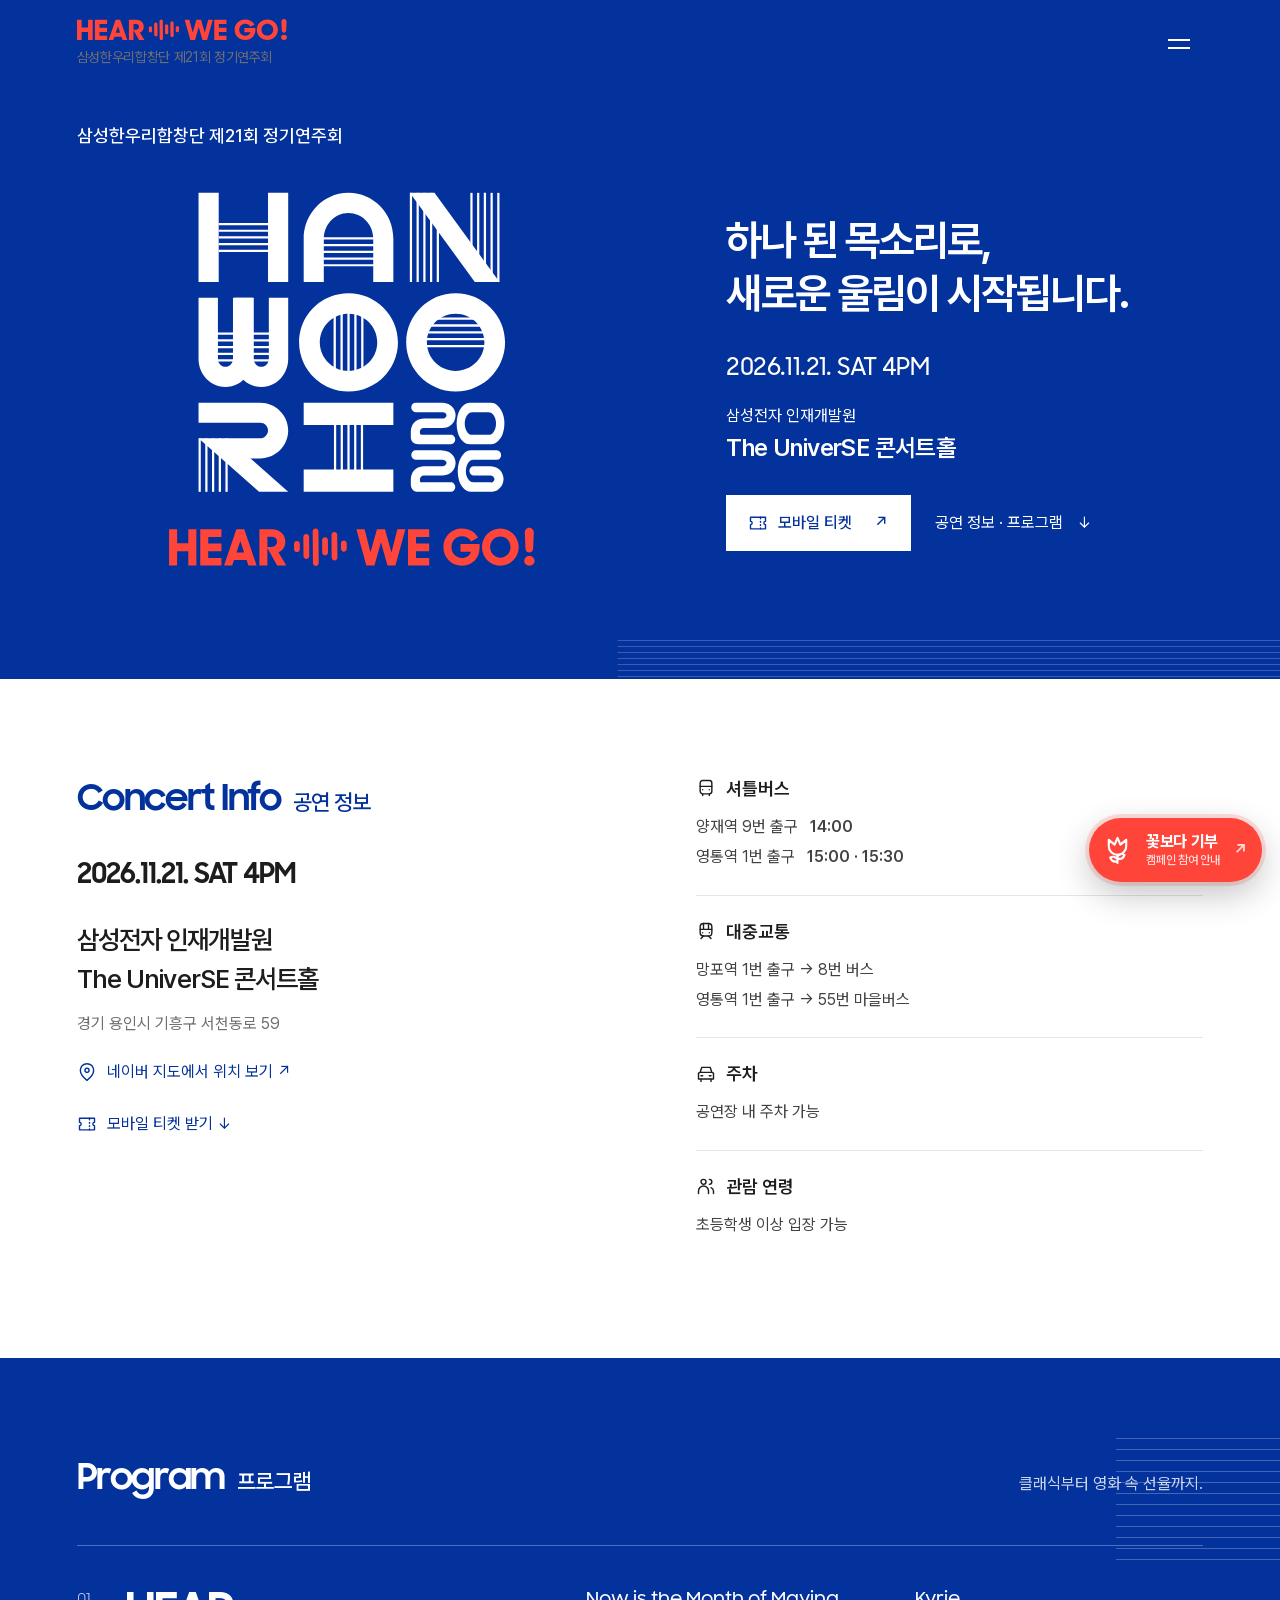
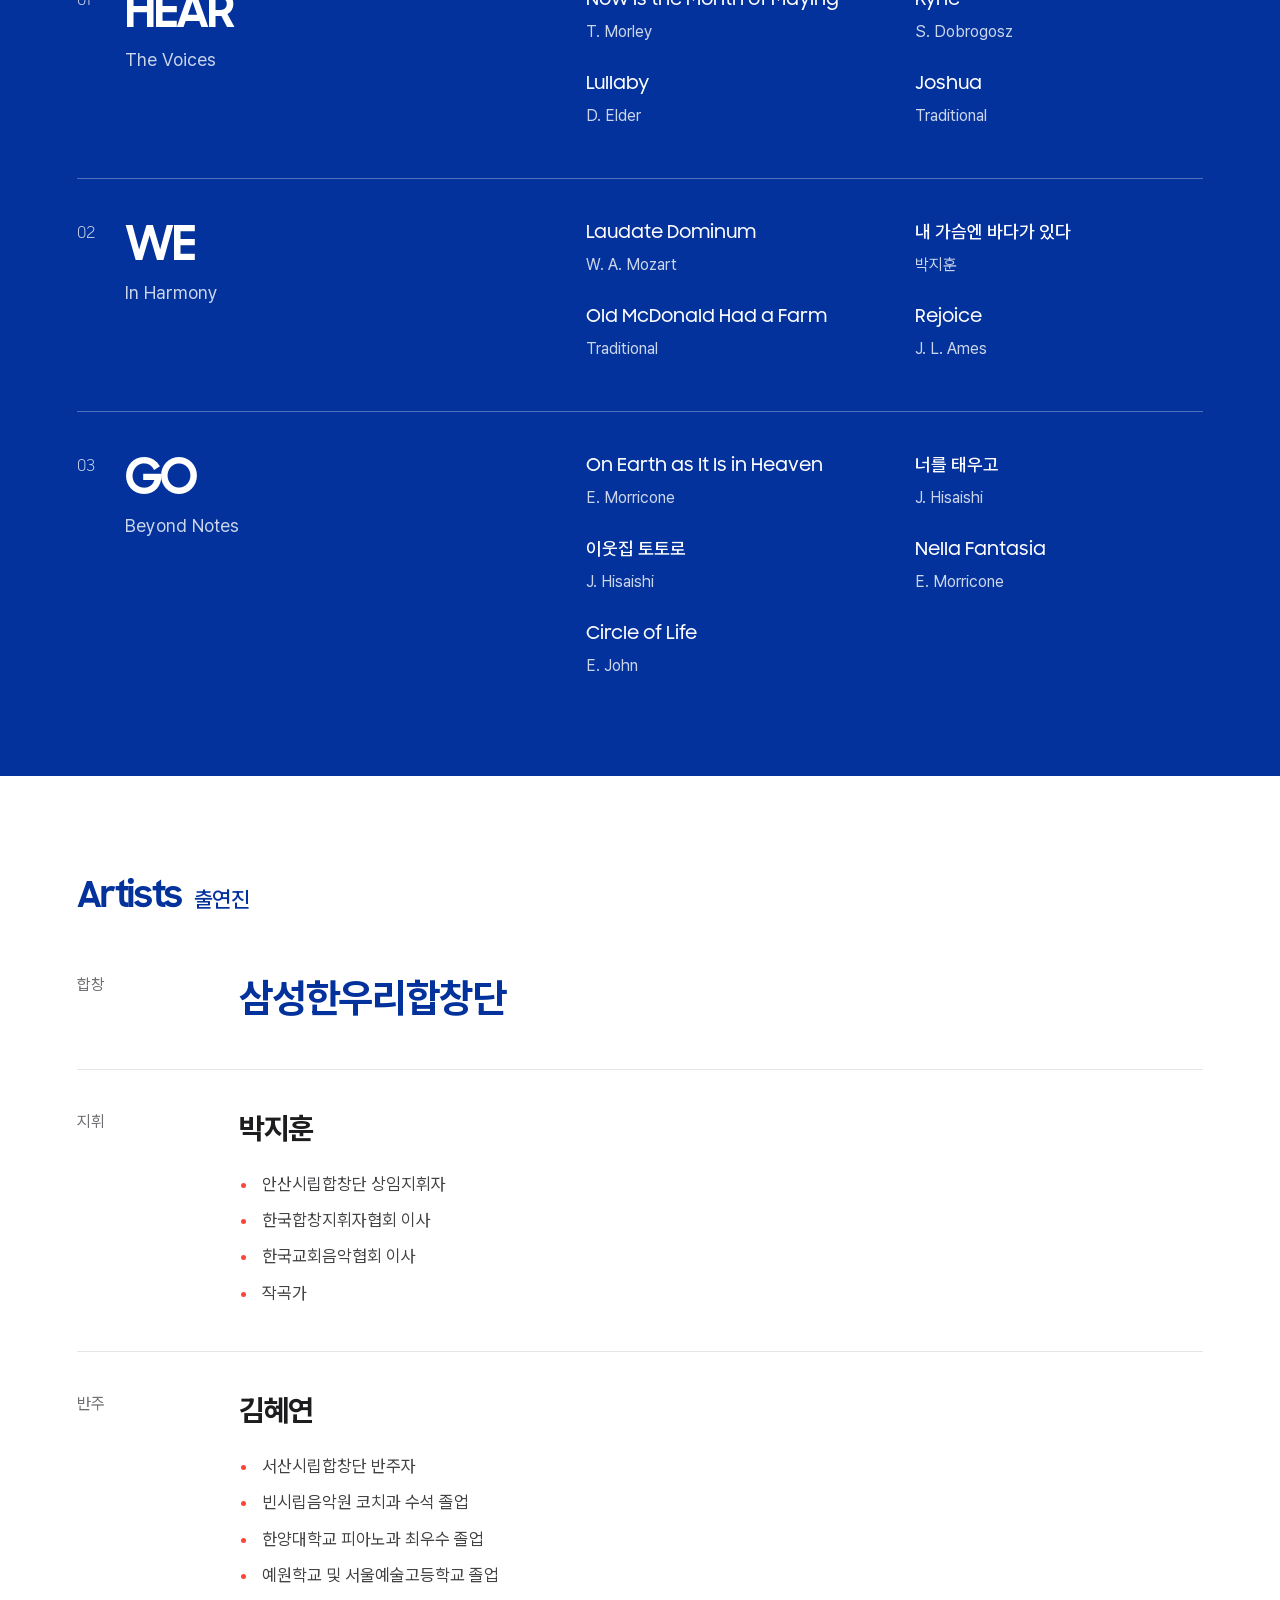
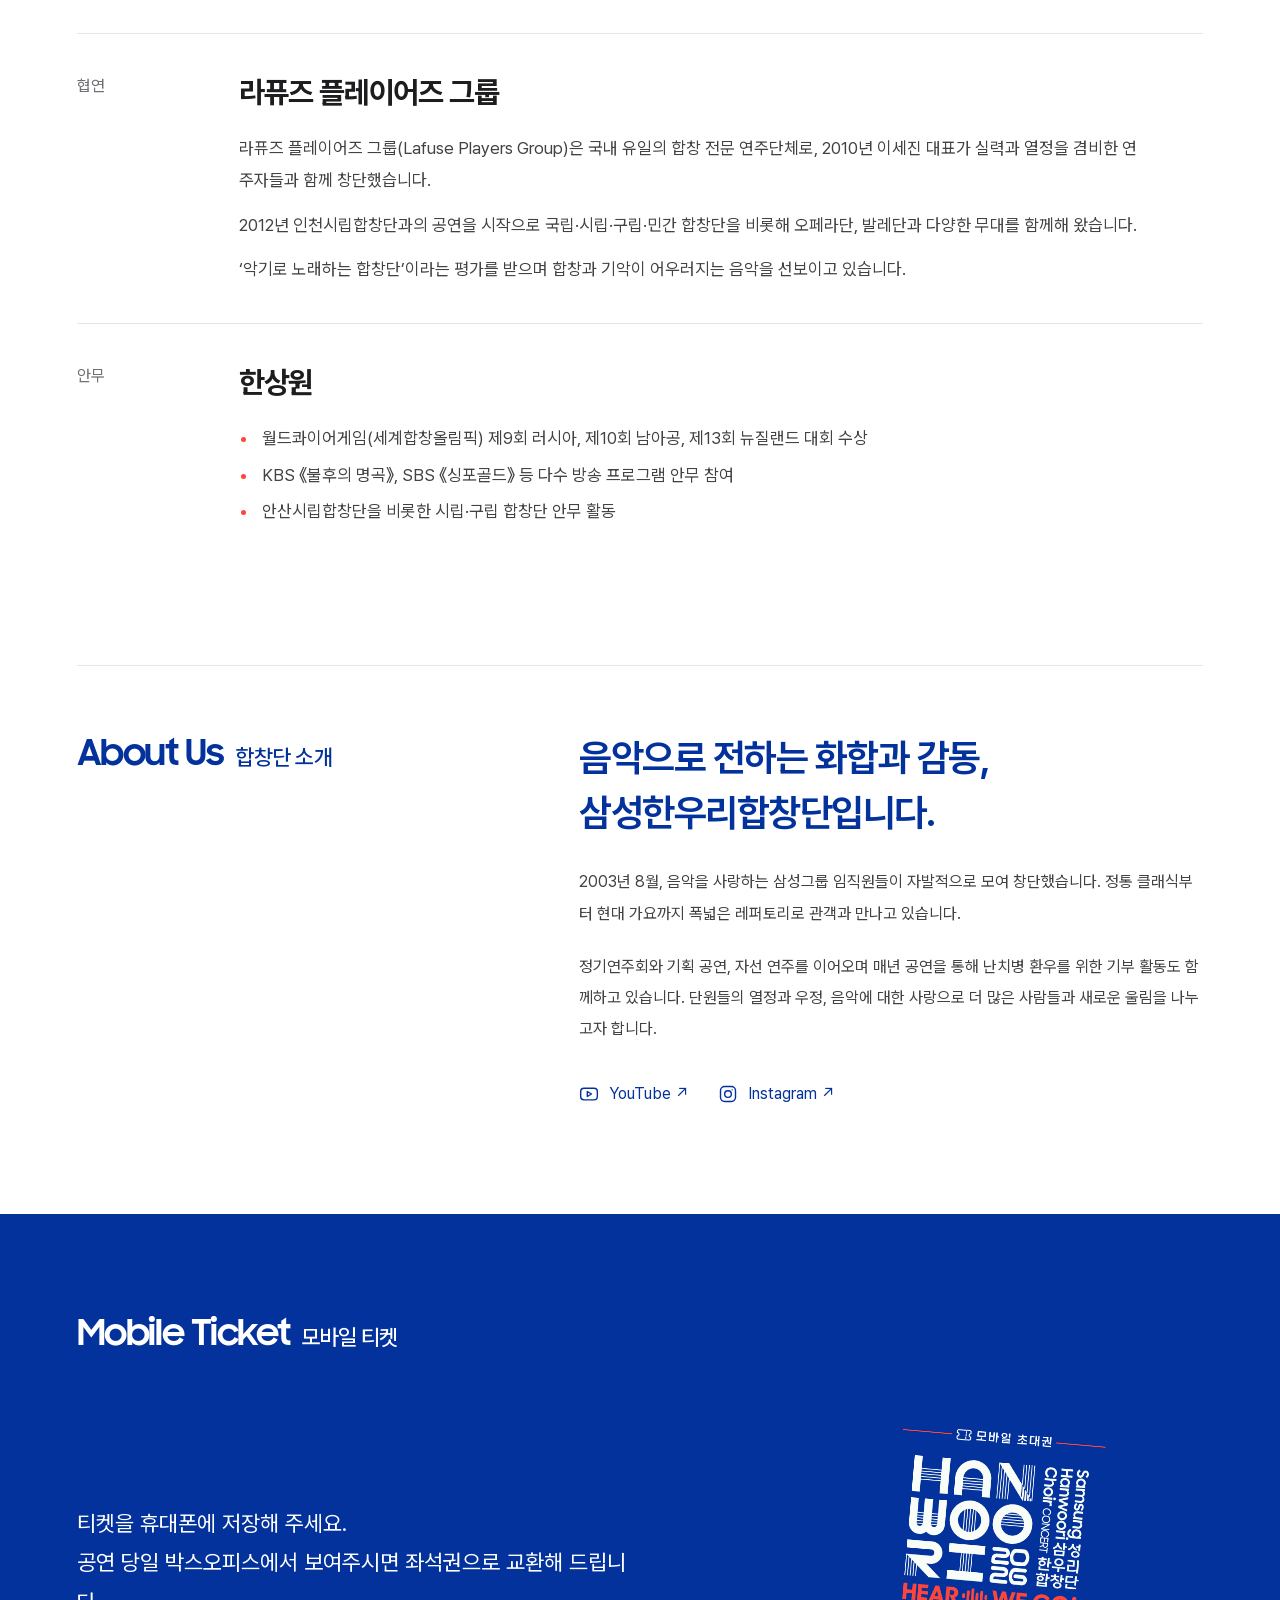
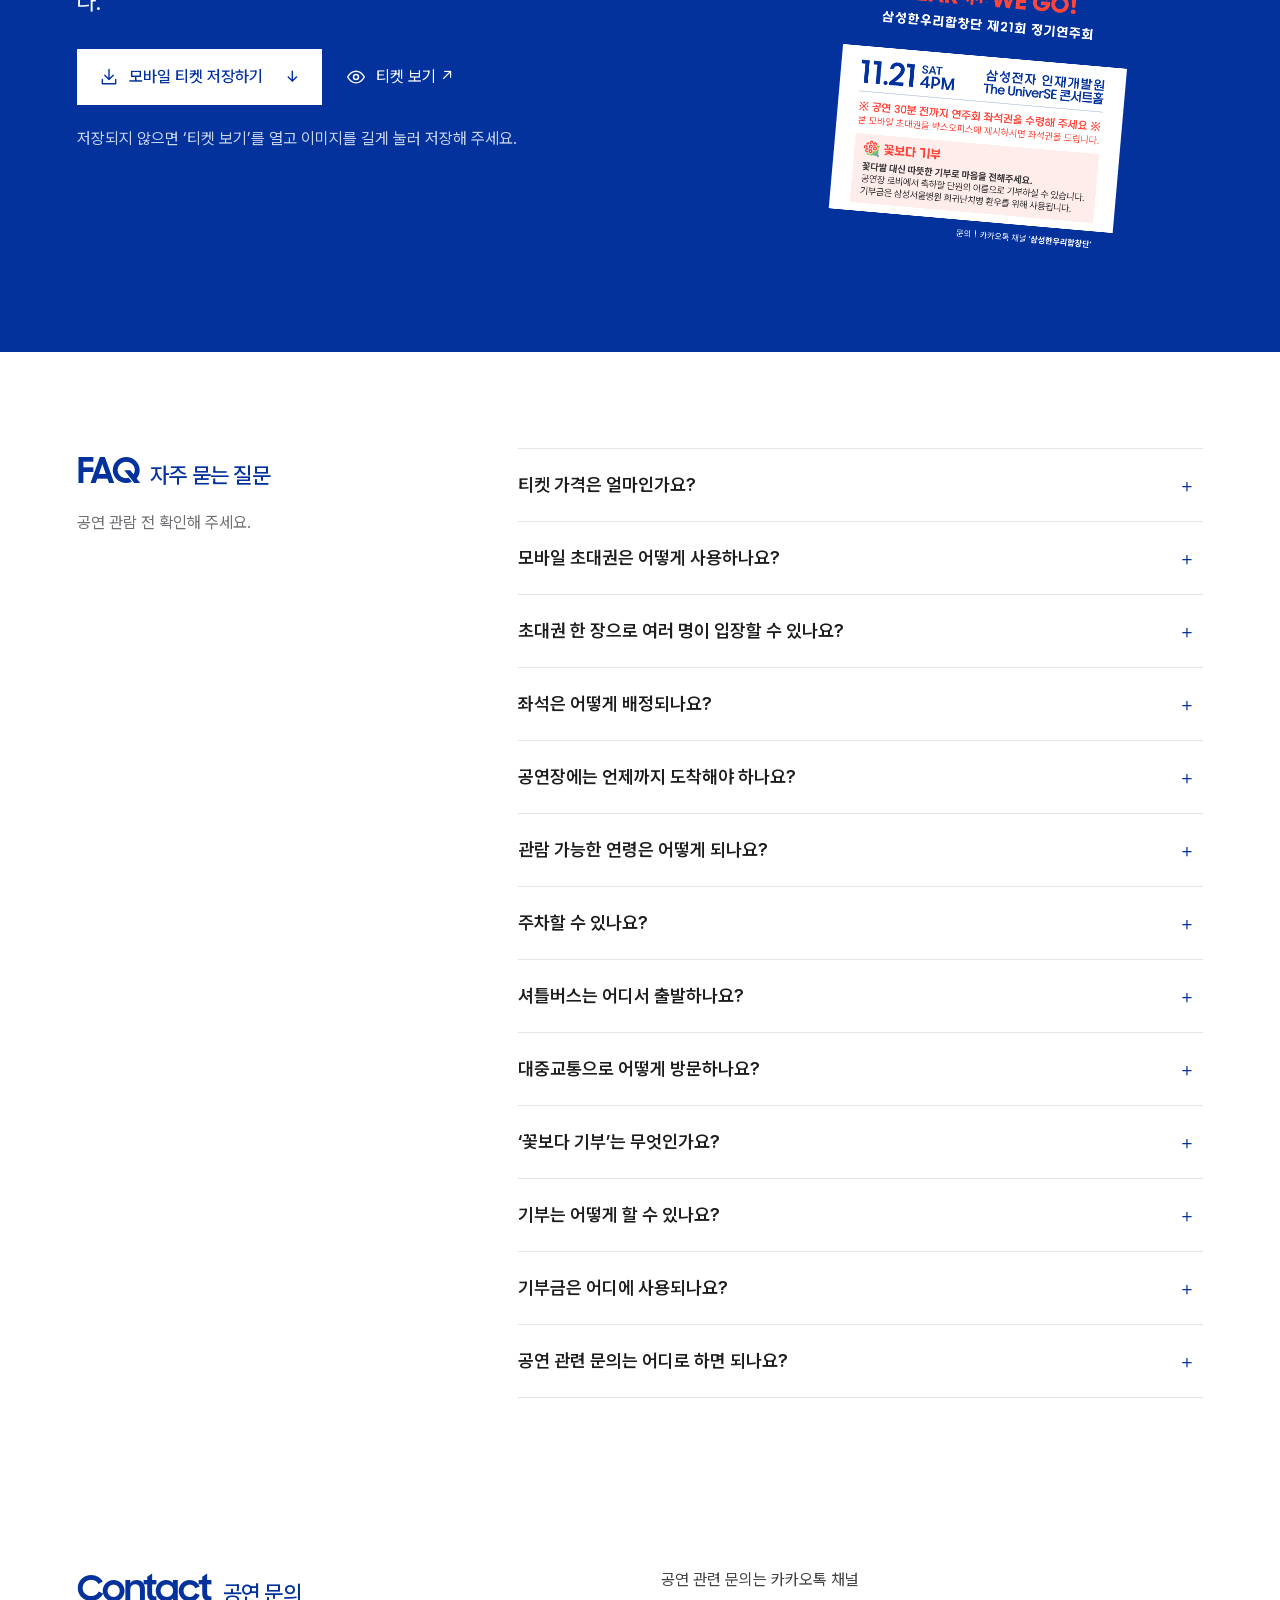
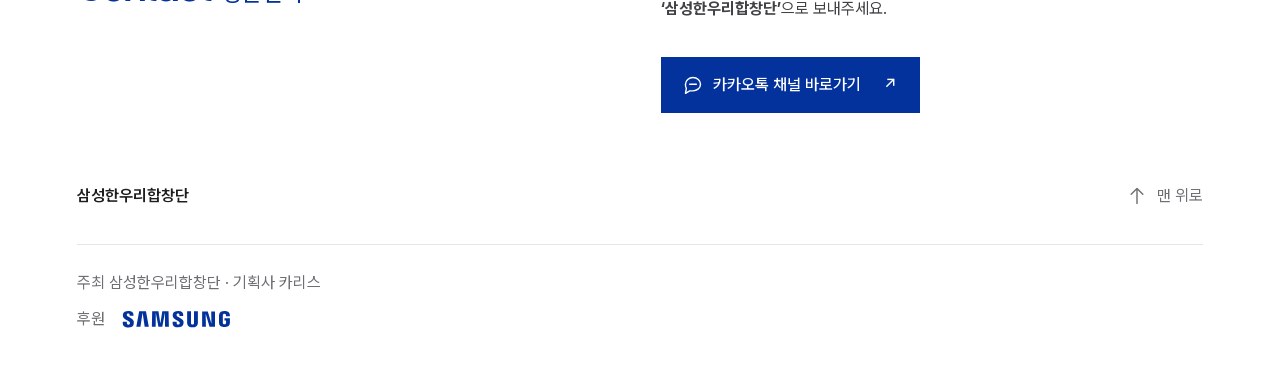
==== index.html @ 96505a4f "Add artist biographies" ====
<!doctype html>
<html lang="ko">
<head><meta charset="UTF-8"><meta name="viewport" content="width=device-width, initial-scale=1, viewport-fit=cover"><meta name="theme-color" content="#03329C"><meta name="description" content="삼성한우리합창단 제21회 정기연주회 HEAR WE GO! 2026년 11월 21일 오후 4시, 삼성전자 인재개발원 The UniverSE 콘서트홀."><meta property="og:type" content="website"><meta property="og:locale" content="ko_KR"><meta property="og:site_name" content="삼성한우리합창단"><meta property="og:url" content="https://hanwoori2026.vercel.app/"><meta property="og:title" content="HEAR WE GO! | 삼성한우리합창단 제21회 정기연주회"><meta property="og:description" content="2026.11.21. SAT 4PM · 삼성전자 인재개발원 The UniverSE 콘서트홀"><meta property="og:image" content="https://hanwoori2026.vercel.app/assets/og-image.jpg?v=20261102"><meta property="og:image:secure_url" content="https://hanwoori2026.vercel.app/assets/og-image.jpg?v=20261102"><meta property="og:image:type" content="image/jpeg"><meta property="og:image:width" content="1200"><meta property="og:image:height" content="630"><meta property="og:image:alt" content="삼성한우리합창단 제21회 정기연주회 HEAR WE GO! 2026년 11월 21일 오후 4시"><meta name="twitter:card" content="summary_large_image"><meta name="twitter:title" content="HEAR WE GO! | 삼성한우리합창단 제21회 정기연주회"><meta name="twitter:description" content="2026.11.21. SAT 4PM · The UniverSE 콘서트홀"><meta name="twitter:image" content="https://hanwoori2026.vercel.app/assets/og-image.jpg?v=20261102"><title>HEAR WE GO! | 삼성한우리합창단 제21회 정기연주회</title><link rel="icon" href="assets/favicon.svg" type="image/svg+xml"><link rel="icon" href="assets/favicon.ico" sizes="16x16 32x32 48x48"><link rel="apple-touch-icon" href="assets/apple-touch-icon.png" sizes="180x180"><link rel="stylesheet" href="style.css?v=20261026-2"><script>document.documentElement.classList.add("has-scroll-brand");</script></head>
<body>
<header class="header"><a class="concert-brand" href="#home" aria-label="HEAR WE GO! 공연 첫 화면"><img class="header-logo" src="assets/hear-we-go-logo.svg" alt="HEAR WE GO!" width="351" height="37"><span>삼성한우리합창단 제21회 정기연주회</span></a><button class="menu-toggle" type="button" aria-label="메뉴 열기" aria-controls="concert-menu" aria-expanded="false"><span></span><span></span></button><nav id="concert-menu" class="concert-menu" aria-label="공연 메뉴" hidden><a href="#visit">공연 정보 <span aria-hidden="true">↗</span></a><a href="#program">프로그램 <span aria-hidden="true">↗</span></a><a href="#artists">출연진 <span aria-hidden="true">↗</span></a><a href="#about">합창단 소개 <span aria-hidden="true">↗</span></a><a href="#mobile-ticket">모바일 티켓 <span aria-hidden="true">↗</span></a><a href="#ticket">공연 문의 <span aria-hidden="true">↗</span></a></nav></header><div class="menu-backdrop" hidden></div>
<main>
<section id="home" class="poster-landing" aria-label="삼성한우리합창단 제21회 정기연주회"><div class="landing-inner"><h1 class="visually-hidden">삼성한우리합창단 제21회 정기연주회 HEAR WE GO!</h1><p class="landing-concert-name">삼성한우리합창단 제21회 정기연주회</p><div class="landing-scene"><img class="landing-logo" src="assets/concert-logo-animated.svg" alt="HAN WOORI 2026 · HEAR WE GO!" width="390" height="385" fetchpriority="high"><div class="landing-copy"><p class="landing-invitation">하나 된 목소리로,<br>새로운 울림이 시작됩니다.</p><div class="landing-event"><p class="landing-date"><time datetime="2026-11-21T16:00:00+09:00">2026.11.21. SAT 4PM</time></p><p class="landing-venue">삼성전자 인재개발원<strong>The UniverSE 콘서트홀</strong></p></div><div class="landing-actions"><a class="button landing-ticket" href="#mobile-ticket"><span class="cta-label"><svg class="ui-icon" viewBox="0 0 24 24" fill="none" stroke="currentColor" stroke-width="1.7" stroke-linecap="round" stroke-linejoin="round" aria-hidden="true"><path d="M3 5h18v5a2 2 0 0 0 0 4v5H3v-5a2 2 0 0 0 0-4V5Z"/><path d="M15 5v2m0 3v1m0 3v1m0 3v1"/></svg>모바일 티켓</span><span aria-hidden="true">↗</span></a><a class="poster-scroll" href="#visit"><span class="cta-label"><svg class="ui-icon" viewBox="0 0 24 24" width="20" height="20" fill="none" stroke="currentColor" stroke-width="1.7" stroke-linecap="round" stroke-linejoin="round" aria-hidden="true" focusable="false"><circle cx="12" cy="12" r="9"/><path d="M12 11v6m0-10h.01"/></svg>공연 정보 · 프로그램</span><span aria-hidden="true">↓</span></a></div></div></div></div><div class="hero-rhythm" aria-hidden="true"></div></section>
<section id="visit" class="visit section"><div class="section-inner"><div><h2><span class="heading-en" lang="en">Concert Info</span> <span class="heading-ko">공연 정보</span></h2><div class="concert-summary"><p class="summary-date"><time datetime="2026-11-21T16:00:00+09:00">2026.11.21. SAT 4PM</time></p><p class="venue-name">삼성전자 인재개발원<br>The UniverSE 콘서트홀</p><p class="muted">경기 용인시 기흥구 서천동로 59</p><a class="map-link" href="https://map.naver.com/p/search/%EA%B2%BD%EA%B8%B0%20%EC%9A%A9%EC%9D%B8%EC%8B%9C%20%EA%B8%B0%ED%9D%A5%EA%B5%AC%20%EC%84%9C%EC%B2%9C%EB%8F%99%EB%A1%9C%2059" target="_blank" rel="noopener noreferrer"><span class="cta-label"><svg class="ui-icon" viewBox="0 0 24 24" width="20" height="20" fill="none" stroke="currentColor" stroke-width="1.7" stroke-linecap="round" stroke-linejoin="round" aria-hidden="true" focusable="false"><path d="M20 10c0 6-8 12-8 12S4 16 4 10a8 8 0 1 1 16 0Z"/><circle cx="12" cy="10" r="2.5"/></svg>네이버 지도에서 위치 보기 ↗</span></a><a class="ticket-shortcut" href="#mobile-ticket"><span class="cta-label"><svg class="ui-icon" viewBox="0 0 24 24" width="20" height="20" fill="none" stroke="currentColor" stroke-width="1.7" stroke-linecap="round" stroke-linejoin="round" aria-hidden="true" focusable="false"><path d="M3 5h18v5a2 2 0 0 0 0 4v5H3v-5a2 2 0 0 0 0-4V5Z"/><path d="M15 5v2m0 3v1m0 3v1m0 3v1"/></svg>모바일 티켓 받기 ↓</span></a></div></div><div class="visit-details"><dl><div><dt><svg class="ui-icon" viewBox="0 0 24 24" width="20" height="20" fill="none" stroke="currentColor" stroke-width="1.7" stroke-linecap="round" stroke-linejoin="round" aria-hidden="true" focusable="false"><rect x="5" y="3" width="14" height="16" rx="3"/><path d="M5 10h14M8 19v2m8-2v2M8 14h.01M16 14h.01"/></svg>셔틀버스</dt><dd>양재역 9번 출구 <strong>14:00</strong><br>영통역 1번 출구 <strong>15:00 · 15:30</strong></dd></div><div><dt><svg class="ui-icon" viewBox="0 0 24 24" width="20" height="20" fill="none" stroke="currentColor" stroke-width="1.7" stroke-linecap="round" stroke-linejoin="round" aria-hidden="true" focusable="false"><rect x="5" y="3" width="14" height="15" rx="4"/><path d="M5 10h14M9 3v7m6 0V3M8 14h.01M16 14h.01M9 18l-3 3m9-3 3 3"/></svg>대중교통</dt><dd>망포역 1번 출구 → 8번 버스<br>영통역 1번 출구 → 55번 마을버스</dd></div><div><dt><svg class="ui-icon" viewBox="0 0 24 24" width="20" height="20" fill="none" stroke="currentColor" stroke-width="1.7" stroke-linecap="round" stroke-linejoin="round" aria-hidden="true" focusable="false"><path d="m5 10 2-6h10l2 6M3 11l2-1h14l2 1v7H3zM6 18v3m12-3v3M6 14h2m8 0h2"/></svg>주차</dt><dd>공연장 내 주차 가능</dd></div><div><dt><svg class="ui-icon" viewBox="0 0 24 24" width="20" height="20" fill="none" stroke="currentColor" stroke-width="1.7" stroke-linecap="round" stroke-linejoin="round" aria-hidden="true" focusable="false"><circle cx="9" cy="7" r="3"/><path d="M3 21v-3a6 6 0 0 1 12 0v3M16 4a3 3 0 0 1 0 6m2 4a5 5 0 0 1 3 4v3"/></svg>관람 연령</dt><dd>초등학생 이상 입장 가능</dd></div></dl></div></div></section>
<section id="program" class="program section"><div class="section-inner"><div class="section-heading" data-reveal><div><h2><span class="heading-en" lang="en">Program</span> <span class="heading-ko">프로그램</span></h2></div><p>클래식부터 영화 속 선율까지.</p></div><div class="program-grid"><article data-reveal class="program-group" aria-labelledby="stage-01"><div class="stage-heading"><span class="stage-number" aria-label="Stage 1">01</span><h3 id="stage-01" class="stage-title" lang="en">HEAR</h3><p class="stage-subtitle" lang="en">The Voices</p></div><ul><li><span>Now is the Month of Maying</span><small>T. Morley</small></li><li><span>Kyrie</span><small>S. Dobrogosz</small></li><li><span>Lullaby</span><small>D. Elder</small></li><li><span>Joshua</span><small>Traditional</small></li></ul></article><article data-reveal class="program-group" aria-labelledby="stage-02"><div class="stage-heading"><span class="stage-number" aria-label="Stage 2">02</span><h3 id="stage-02" class="stage-title" lang="en">WE</h3><p class="stage-subtitle" lang="en">In Harmony</p></div><ul><li><span>Laudate Dominum</span><small>W. A. Mozart</small></li><li><span>내 가슴엔 바다가 있다</span><small>박지훈</small></li><li><span>Old McDonald Had a Farm</span><small>Traditional</small></li><li><span>Rejoice</span><small>J. L. Ames</small></li></ul></article><article data-reveal class="program-group" aria-labelledby="stage-03"><div class="stage-heading"><span class="stage-number" aria-label="Stage 3">03</span><h3 id="stage-03" class="stage-title" lang="en">GO</h3><p class="stage-subtitle" lang="en">Beyond Notes</p></div><ul><li><span>On Earth as It Is in Heaven</span><small>E. Morricone</small></li><li><span>너를 태우고</span><small>J. Hisaishi</small></li><li><span>이웃집 토토로</span><small>J. Hisaishi</small></li><li><span>Nella Fantasia</span><small>E. Morricone</small></li><li><span>Circle of Life</span><small>E. John</small></li></ul></article></div></div></section>
<section id="artists" class="artists section" aria-labelledby="artists-heading"><div class="section-inner"><div class="section-heading" data-reveal><div><h2 id="artists-heading"><span class="heading-en" lang="en">Artists</span> <span class="heading-ko">출연진</span></h2></div></div><div class="artist-grid"><article data-reveal class="artist-card artist-choir"><p class="artist-role">합창</p><div class="artist-content"><h3>삼성한우리합창단</h3></div></article><article data-reveal class="artist-card"><p class="artist-role">지휘</p><div class="artist-content"><h3>박지훈</h3><ul class="artist-bio"><li>안산시립합창단 상임지휘자</li><li>한국합창지휘자협회 이사</li><li>한국교회음악협회 이사</li><li>작곡가</li></ul></div></article><article data-reveal class="artist-card"><p class="artist-role">반주</p><div class="artist-content"><h3>김혜연</h3><ul class="artist-bio"><li>서산시립합창단 반주자</li><li>빈시립음악원 코치과 수석 졸업</li><li>한양대학교 피아노과 최우수 졸업</li><li>예원학교 및 서울예술고등학교 졸업</li></ul></div></article><article data-reveal class="artist-card"><p class="artist-role">협연</p><div class="artist-content"><h3>라퓨즈 플레이어즈 그룹</h3><div class="artist-bio"><p>라퓨즈 플레이어즈 그룹(Lafuse Players Group)은 국내 유일의 합창 전문 연주단체로, 2010년 이세진 대표가 실력과 열정을 겸비한 연주자들과 함께 창단했습니다.</p><p>2012년 인천시립합창단과의 공연을 시작으로 국립·시립·구립·민간 합창단을 비롯해 오페라단, 발레단과 다양한 무대를 함께해 왔습니다.</p><p>‘악기로 노래하는 합창단’이라는 평가를 받으며 합창과 기악이 어우러지는 음악을 선보이고 있습니다.</p></div></div></article><article data-reveal class="artist-card"><p class="artist-role">안무</p><div class="artist-content"><h3>한상원</h3><ul class="artist-bio"><li>월드콰이어게임(세계합창올림픽) 제9회 러시아, 제10회 남아공, 제13회 뉴질랜드 대회 수상</li><li>KBS 《불후의 명곡》, SBS 《싱포골드》 등 다수 방송 프로그램 안무 참여</li><li>안산시립합창단을 비롯한 시립·구립 합창단 안무 활동</li></ul></div></article></div></div></section>
<section id="about" class="about section"><div class="section-inner"><div><h2><span class="heading-en" lang="en">About Us</span> <span class="heading-ko">합창단 소개</span></h2></div><div class="about-copy"><p class="lead" data-reveal>음악으로 전하는 화합과 감동,<br>삼성한우리합창단입니다.</p><p>2003년 8월, 음악을 사랑하는 삼성그룹 임직원들이 자발적으로 모여 창단했습니다. 정통 클래식부터 현대 가요까지 폭넓은 레퍼토리로 관객과 만나고 있습니다.</p><p>정기연주회와 기획 공연, 자선 연주를 이어오며 매년 공연을 통해 난치병 환우를 위한 기부 활동도 함께하고 있습니다. 단원들의 열정과 우정, 음악에 대한 사랑으로 더 많은 사람들과 새로운 울림을 나누고자 합니다.</p><div class="social-links"><a href="https://www.youtube.com/@samsunghanwoori" target="_blank" rel="noopener noreferrer"><span class="cta-label"><svg class="ui-icon" viewBox="0 0 24 24" width="20" height="20" fill="none" stroke="currentColor" stroke-width="1.7" stroke-linecap="round" stroke-linejoin="round" aria-hidden="true" focusable="false"><rect x="2" y="5" width="20" height="14" rx="4"/><path d="m10 9 5 3-5 3V9Z"/></svg>YouTube ↗</span></a><a href="https://www.instagram.com/samsung_hanwoori/" target="_blank" rel="noopener noreferrer"><span class="cta-label"><svg class="ui-icon" viewBox="0 0 24 24" width="20" height="20" fill="none" stroke="currentColor" stroke-width="1.7" stroke-linecap="round" stroke-linejoin="round" aria-hidden="true" focusable="false"><rect x="3" y="3" width="18" height="18" rx="5"/><circle cx="12" cy="12" r="4"/><path d="M17 7h.01"/></svg>Instagram ↗</span></a></div></div></div></section>
<section id="mobile-ticket" class="mobile-ticket section" aria-labelledby="mobile-ticket-heading"><div class="section-inner"><div class="section-heading" data-reveal><div><h2 id="mobile-ticket-heading"><span class="heading-en" lang="en">Mobile Ticket</span> <span class="heading-ko">모바일 티켓</span></h2></div></div><div class="ticket-feature"><div class="ticket-feature-copy"><p class="mobile-ticket-intro">티켓을 휴대폰에 저장해 주세요.<br>공연 당일 박스오피스에서 보여주시면 좌석권으로 교환해 드립니다.</p><div class="mobile-ticket-actions"><a class="button ticket-download" href="assets/mobile-ticket.png" download="삼성한우리합창단_제21회_모바일초대권.png"><span class="cta-label"><svg class="ui-icon" viewBox="0 0 24 24" width="20" height="20" fill="none" stroke="currentColor" stroke-width="1.7" stroke-linecap="round" stroke-linejoin="round" aria-hidden="true" focusable="false"><path d="M12 3v12m-5-5 5 5 5-5M4 15v5h16v-5"/></svg>모바일 티켓 저장하기</span><span aria-hidden="true">↓</span></a><a class="ticket-view" href="ticket.html" target="_blank" rel="noopener noreferrer"><span class="cta-label"><svg class="ui-icon" viewBox="0 0 24 24" width="20" height="20" fill="none" stroke="currentColor" stroke-width="1.7" stroke-linecap="round" stroke-linejoin="round" aria-hidden="true" focusable="false"><path d="M2 12s4-7 10-7 10 7 10 7-4 7-10 7S2 12 2 12Z"/><circle cx="12" cy="12" r="3"/></svg>티켓 보기 ↗</span></a></div><p class="mobile-ticket-note">저장되지 않으면 ‘티켓 보기’를 열고 이미지를 길게 눌러 저장해 주세요.</p></div><a class="ticket-art-link" href="ticket.html" target="_blank" rel="noopener noreferrer" aria-label="모바일 티켓 미리보기"><img class="ticket-art" src="assets/mobile-ticket.png" width="560" height="894" alt="삼성한우리합창단 모바일 초대권" loading="lazy"></a></div></div></section>
<section id="ticket" class="ticket"><div class="ticket-inner"><h2><span class="heading-en" lang="en">Contact</span> <span class="heading-ko">공연 문의</span></h2><p>공연 관련 문의는 카카오톡 채널<br><strong>‘삼성한우리합창단’</strong>으로 보내주세요.</p><a class="button channel-button" href="https://pf.kakao.com/_vRwKG" target="_blank" rel="noopener noreferrer"><span class="cta-label"><svg class="ui-icon" viewBox="0 0 24 24" width="20" height="20" fill="none" stroke="currentColor" stroke-width="1.7" stroke-linecap="round" stroke-linejoin="round" aria-hidden="true" focusable="false"><path d="M21 11a9 8 0 0 1-9 8H8l-5 3 1-6a8 8 0 0 1-1-5 9 8 0 0 1 18 0Z"/><path d="M8 11h8"/></svg>카카오톡 채널 바로가기</span><span aria-hidden="true">↗</span></a></div></section>
</main><footer><a class="brand" href="#home">삼성한우리합창단</a><div><p>주최 삼성한우리합창단 · 기획사 카리스</p><p class="sponsor">후원 <img class="samsung-wordmark" src="assets/samsung-wordmark.svg" alt="SAMSUNG" width="80" height="17" loading="lazy"></p></div><a href="#home"><span class="cta-label"><svg class="ui-icon" viewBox="0 0 24 24" width="20" height="20" fill="none" stroke="currentColor" stroke-width="1.7" stroke-linecap="round" stroke-linejoin="round" aria-hidden="true" focusable="false"><path d="M12 21V3m-7 7 7-7 7 7"/></svg>맨 위로</span></a></footer><script src="script.js"></script>
</body></html>
---- style.css ----
/* Fonts supplied by the user; Pretendard includes Korean glyphs. */
@font-face{font-family:'Samsung Sharp Sans';src:url('assets/fonts/samsungsharpsans.woff') format('woff');font-weight:400;font-display:swap}
@font-face{font-family:'Samsung Sharp Sans';src:url('assets/fonts/samsungsharpsans-medium.woff') format('woff');font-weight:500;font-display:swap}
@font-face{font-family:'Samsung Sharp Sans';src:url('assets/fonts/samsungsharpsans-bold.woff') format('woff');font-weight:700;font-display:swap}
@font-face{font-family:'Pretendard Variable';src:url('assets/fonts/PretendardVariable.woff2') format('woff2');font-weight:45 920;font-display:swap}
:root{--blue:#03329C;--red:#FF453A;--white:#FFFFFF;--heading:#1d1d1f;--text:#424245;--secondary:#6e6e73;--line:#e5e5e7;--body:'Pretendard Variable',Pretendard,-apple-system,BlinkMacSystemFont,system-ui,sans-serif;--title:'Samsung Sharp Sans','Pretendard Variable',sans-serif;--page:24px;--section-title:28px}
*{box-sizing:border-box}html{scroll-behavior:smooth;scroll-padding-top:104px}body{margin:0;background:var(--white);color:var(--text);font:400 16px/1.75 var(--body);-webkit-text-size-adjust:100%}a{color:inherit;text-decoration:none}button{font:inherit;cursor:pointer}a:focus-visible,button:focus-visible{outline:3px solid var(--red);outline-offset:6px}::selection{background:var(--red);color:white}p{margin:0 0 20px}h1,h2,h3{margin:0;font-family:var(--title);font-weight:700;letter-spacing:-.04em;line-height:1.3;color:var(--heading);overflow-wrap:anywhere}h2{display:flex;flex-wrap:wrap;align-items:baseline;gap:6px 12px;font-size:var(--section-title);color:var(--blue)}h3{font-size:26px}.heading-en{font-size:inherit}.heading-ko{font-family:var(--body);font-size:18px;font-weight:500;letter-spacing:-.025em}.visually-hidden{position:absolute!important;width:1px;height:1px;padding:0;margin:-1px;overflow:hidden;clip-path:inset(50%);white-space:nowrap;border:0}.ui-icon{display:inline-block;width:20px;height:20px;flex:0 0 20px;vertical-align:middle}.cta-label{display:inline-flex;align-items:center;gap:10px}.button{display:inline-flex;justify-content:space-between;align-items:center;gap:22px;min-height:52px;padding:14px 22px;background:var(--blue);color:white;border:0;border-radius:0;font-size:16px;font-weight:500;transition:background .2s,color .2s}.button:hover{background:var(--red);color:white}
/* Persistent identity, quiet until the menu opens. */
.header{height:80px;position:sticky;top:0;z-index:30;display:flex;align-items:center;justify-content:space-between;gap:16px;padding:12px var(--page);background:rgb(255 255 255 / .96);backdrop-filter:blur(18px);border-bottom:1px solid var(--line)}.concert-brand{display:flex;flex-direction:column;align-items:flex-start;gap:7px;min-width:0}.header-logo{display:block;width:210px;max-width:100%;height:auto}.concert-brand>span{display:block;color:var(--secondary);font-size:14px;line-height:1.5;letter-spacing:-.025em}.menu-toggle{position:relative;display:flex;align-items:center;justify-content:center;flex:0 0 48px;width:48px;height:48px;border:0;background:transparent}.menu-toggle>span{position:absolute;width:22px;height:2px;background:var(--heading);transition:transform .2s}.menu-toggle>span:first-child{transform:translateY(-4px)}.menu-toggle>span:last-child{transform:translateY(4px)}.menu-toggle[aria-expanded=true]>span:first-child{transform:rotate(45deg)}.menu-toggle[aria-expanded=true]>span:last-child{transform:rotate(-45deg)}.concert-menu{position:absolute;left:0;right:0;top:100%;display:flex;flex-direction:column;padding:12px var(--page) 28px;max-height:calc(100dvh - 80px);overflow:auto;background:white;box-shadow:0 20px 40px rgb(0 0 0 / .1)}.concert-menu a{display:flex;align-items:center;justify-content:space-between;min-height:58px;padding:12px 0;font-size:22px;font-weight:500;color:var(--heading);letter-spacing:-.025em}.concert-menu a:hover{color:var(--blue)}.concert-menu a>span{color:var(--secondary);font-size:18px}.concert-menu[hidden],.menu-backdrop[hidden]{display:none}.menu-backdrop{position:fixed;inset:80px 0 0;z-index:20;background:rgb(0 0 0 / .22);backdrop-filter:blur(8px)}
/* The opening is a living poster, rather than an image inside a page. */
.poster-landing{position:relative;overflow:hidden;background:var(--blue);color:white;padding:28px var(--page) 0}.landing-inner{max-width:1136px;margin:auto;position:relative;z-index:1}.landing-concert-name{font-size:16px;text-align:center;margin:0 0 22px;line-height:1.6;font-weight:500}.landing-scene{display:grid;gap:22px}.landing-logo{display:block;width:auto;max-width:100%;height:clamp(210px,32svh,300px);object-fit:contain;margin:auto}.landing-invitation{display:none}.landing-event{text-align:center}.landing-date{font-family:var(--title);font-size:20px;line-height:1.5;margin:0 0 14px;font-weight:500;letter-spacing:-.025em}.landing-venue{font-size:16px;line-height:1.6;margin:0}.landing-venue strong{display:block;font-size:21px;font-weight:600;letter-spacing:-.025em}.landing-actions{display:flex;flex-wrap:wrap;justify-content:center;align-items:center;gap:8px 20px;margin-top:22px}.landing-ticket{color:var(--blue);background:white}.poster-scroll{display:inline-flex;align-items:center;justify-content:center;gap:14px;min-height:52px;font-size:16px;padding:10px 0}.poster-scroll .ui-icon{display:none}.poster-scroll:hover{text-decoration:underline;text-underline-offset:5px}.hero-rhythm{height:34px;margin-top:34px;background:repeating-linear-gradient(to bottom,transparent 0 5px,rgb(255 255 255 / .22) 5px 6px);transform:translateX(28%);width:100%;pointer-events:none}
/* A shared editorial grid keeps the quieter content aligned. */
.section{padding:72px var(--page);width:100%}.section-inner,.ticket-inner{max-width:1136px;width:100%;margin:0 auto}.section-heading{margin-bottom:36px}.section-heading h2{margin-bottom:12px}.section-heading>p{font-size:16px;color:var(--secondary);margin:0}.visit .section-inner{display:grid;gap:36px}.visit h2{margin-bottom:32px}.summary-date{font-family:var(--title);font-size:24px;font-weight:700;line-height:1.45;letter-spacing:-.035em;color:var(--heading);margin-bottom:26px}.venue-name{font-size:23px;font-weight:550;line-height:1.5;letter-spacing:-.035em;color:var(--heading);margin-bottom:12px}.muted{font-size:16px;color:var(--secondary);margin-bottom:10px}.map-link,.ticket-shortcut{display:flex;align-items:center;width:fit-content;min-height:48px;color:var(--blue);font-size:16px;padding:8px 0}.map-link:hover,.ticket-shortcut:hover{text-decoration:underline;text-underline-offset:5px}.ticket-shortcut{margin-top:4px}.visit-details{padding:0;background:transparent;border:0;box-shadow:none}dl{margin:0}dl>div{padding:22px 0;border-top:1px solid var(--line)}dt{display:flex;align-items:center;gap:10px;font-size:18px;line-height:1.5;font-weight:600;color:var(--heading);margin-bottom:10px}dd{margin:0;font-size:16px;line-height:1.9}dd strong{font-weight:600;white-space:nowrap;margin-left:8px}
/* Three musical chapters; each gets its own space and a measured reveal. */
.program{position:relative;background:var(--blue);color:white;overflow:hidden}.program:before{content:'';position:absolute;right:-36px;top:46px;width:110px;height:88px;background:repeating-linear-gradient(to bottom,transparent 0 10px,rgb(255 255 255 / .25) 10px 11px);pointer-events:none}.program h2{color:white}.program .section-heading>p{color:rgb(255 255 255 / .8)}.program-grid{display:grid;gap:44px}.program-group{display:grid;gap:24px;min-width:0;padding:32px 0 0;border-top:1px solid rgb(255 255 255 / .3);background:transparent;box-shadow:none;border-radius:0}.stage-heading{position:relative;padding-left:40px}.stage-number{position:absolute;left:0;top:2px;font-family:var(--title);font-size:16px;line-height:1.5;color:rgb(255 255 255 / .8)}.stage-title{font-family:var(--title);font-size:40px;line-height:1.05;letter-spacing:-.04em;color:white}.stage-subtitle{font-size:18px;line-height:1.5;color:rgb(255 255 255 / .8);margin:10px 0 0}.program-group ul{list-style:none;margin:0;padding:0}.program-group li{margin:0 0 24px;min-width:0}.program-group li:last-child{margin-bottom:0}.program-group li>span{display:block;font-family:var(--title);font-size:18px;font-weight:500;line-height:1.5;color:white;overflow-wrap:anywhere}.program-group small{display:block;font-size:16px;font-weight:400;color:rgb(255 255 255 / .8);line-height:1.75;margin-top:5px}
/* Performers are people, not empty profile cards. */
.artist-grid{display:grid}.artist-card{display:grid;grid-template-columns:64px minmax(0,1fr);align-items:baseline;gap:20px;border-top:1px solid var(--line);padding:25px 0;box-shadow:none;border-radius:0}.artist-role{font-size:16px;color:var(--secondary);margin:0;line-height:1.75}.artist-card h3{font-size:26px;line-height:1.4}.artist-choir{padding-top:8px;padding-bottom:34px;border-top:0}.artist-choir h3{color:var(--blue);font-size:30px}.about{padding-top:0}.about .section-inner{display:grid;gap:28px;border-top:1px solid var(--line);padding-top:56px}.about-copy .lead{font-size:28px;font-weight:650;line-height:1.45;letter-spacing:-.04em;color:var(--blue);margin-bottom:26px}.about-copy p{font-size:16px;line-height:1.95;margin-bottom:22px}.social-links{display:flex;flex-wrap:wrap;gap:12px 28px;margin-top:26px}.social-links a{display:inline-flex;align-items:center;min-height:48px;color:var(--blue)}.social-links a:hover{text-decoration:underline;text-underline-offset:5px}
/* One decisive ticket moment, with the real pass on display. */
.mobile-ticket{background:var(--blue);color:white;overflow:hidden}.mobile-ticket h2{color:white}.ticket-feature{display:grid;gap:38px}.mobile-ticket-intro{font-size:18px;line-height:1.8;margin:0 0 26px}.mobile-ticket-actions{display:flex;align-items:center;flex-wrap:wrap;gap:12px 24px}.ticket-download{background:white;color:var(--blue);width:100%}.ticket-view{display:inline-flex;align-items:center;min-height:48px;color:white}.ticket-view:hover{text-decoration:underline;text-underline-offset:5px}.mobile-ticket-note{color:rgb(255 255 255 / .8);font-size:16px;line-height:1.8;margin-top:20px;margin-bottom:0}.ticket-art-link{display:block;width:190px;max-width:65%;margin:0 auto;transform:rotate(5deg);transition:transform .3s}.ticket-art-link:hover{transform:rotate(0)}.ticket-art{display:block;width:100%;height:auto}.ticket{padding:64px var(--page);background:white}.ticket h2{margin-bottom:22px}.ticket p{font-size:16px;line-height:1.8}.ticket .button{background:var(--blue);color:white}.ticket .button:hover{background:var(--red)}.ticket-inner{padding:0;box-shadow:none;border-radius:0}.brand{font-size:16px;font-weight:600;color:var(--heading)}footer{max-width:1280px;margin:auto;display:flex;flex-wrap:wrap;justify-content:space-between;align-items:center;gap:24px;padding:0 var(--page) 32px}footer>div{flex-basis:100%;order:3;border-top:1px solid var(--line);padding-top:24px}footer p{font-size:16px;color:var(--secondary);margin:0 0 8px}footer>a:last-child{display:inline-flex;align-items:center;min-height:48px;color:var(--secondary)}.sponsor{display:flex;align-items:center;gap:16px}.samsung-wordmark{display:block;width:112px;height:auto}.motion-ready{opacity:0;transform:translateY(14px);transition:opacity .65s ease,transform .65s cubic-bezier(.2,.65,.3,1)}.motion-ready.is-visible{opacity:1;transform:none}
@media(max-width:359px){.header-logo{width:196px}.landing-actions{gap:4px 12px}.landing-ticket{padding:12px 16px}.poster-scroll{font-size:16px;gap:8px}}
@media(max-height:700px) and (max-width:599px){.poster-landing{padding-top:20px}.landing-concert-name{margin-bottom:14px}.landing-logo{height:145px}.landing-scene{gap:16px}.landing-date{font-size:18px;margin-bottom:10px}.landing-venue strong{font-size:20px}.landing-actions{margin-top:14px}.hero-rhythm{margin-top:24px;height:22px}}
@media(min-width:600px){:root{--page:6%}.artist-grid{grid-template-columns:1fr 1fr;gap:0 32px}.artist-choir{grid-column:1/-1}.ticket-download{width:auto}.ticket-feature{grid-template-columns:1.4fr 1fr;align-items:center;gap:36px}.ticket-art-link{width:240px;max-width:100%;margin:0}.ticket-art-link{justify-self:center}}
@media(min-width:1000px){:root{--section-title:36px}.header{height:88px}.heading-ko{font-size:22px}.concert-menu{max-height:calc(100dvh - 88px);padding-top:24px;padding-bottom:36px}.concert-menu a{font-size:26px;min-height:64px}.menu-backdrop{top:88px}.poster-landing{padding-top:34px}.landing-concert-name{text-align:left;font-size:18px;margin-bottom:32px}.landing-scene{grid-template-columns:1.15fr 1fr;align-items:center;gap:9%}.landing-logo{width:100%;height:400px;max-height:none;margin:0}.landing-invitation{display:block;font-size:42px;font-weight:650;line-height:1.25;letter-spacing:-.045em;margin-bottom:30px}.landing-event{text-align:left}.landing-date{font-size:24px;margin-bottom:18px}.landing-venue strong{font-size:24px}.landing-actions{justify-content:flex-start;gap:10px 24px;margin-top:28px}.hero-rhythm{margin-top:52px;height:44px;transform:translateX(48%)}.section{padding-top:96px;padding-bottom:96px}.section-heading{display:flex;align-items:baseline;justify-content:space-between;gap:32px;margin-bottom:44px}.section-heading h2{margin:0}.visit .section-inner{grid-template-columns:1fr 1fr;gap:10%;align-items:start}.summary-date{font-size:28px}.venue-name{font-size:26px}.visit-details dl>div:first-child{padding-top:0;border-top:0}.program:before{width:200px;height:140px;top:70px}.program-grid{gap:48px}.program-group{grid-template-columns:1fr 1.65fr;column-gap:12%;padding-top:40px}.stage-heading{padding-left:48px}.stage-title{font-size:48px}.program-group ul{display:grid;grid-template-columns:1fr 1fr;gap:24px 40px;align-content:start}.program-group li{margin-bottom:0}.artist-grid{grid-template-columns:1fr 1fr;gap:0 56px}.artist-choir{grid-template-columns:120px minmax(0,1fr);padding-bottom:38px}.artist-choir h3{font-size:40px}.artist-card:not(.artist-choir){grid-template-columns:90px minmax(0,1fr);padding:30px 0}.artist-card h3{font-size:30px}.artist-choir h3{font-size:40px}.about{padding-top:0}.about .section-inner{grid-template-columns:1fr 1.6fr;gap:10%;padding-top:64px}.about-copy .lead{font-size:38px}.ticket-feature{grid-template-columns:1.3fr 1fr;gap:12%}.ticket-art-link{width:285px}.mobile-ticket-intro{font-size:22px}.ticket{padding-top:72px;padding-bottom:72px}.ticket-inner{display:grid;grid-template-columns:1fr 1.15fr;gap:10%;align-items:start}.ticket h2{grid-row:1/3}.ticket .button{justify-self:start}footer{padding-bottom:40px}}
@media(prefers-reduced-motion:reduce){html{scroll-behavior:auto}*,*::before,*::after{animation:none!important;transition:none!important}.motion-ready{opacity:1!important;transform:none!important}.ticket-art-link{transform:none}}
/* Standalone responsive ticket viewer: preserve the original aspect ratio. */
.ticket-page { min-width: 0; background: var(--white); }
.ticket-toolbar { position: sticky; top: 0; z-index: 10; display: flex; align-items: center; justify-content: space-between; gap: 16px; width: 100%; max-width: none; height: auto; min-height: 80px; margin: 0; padding: 12px max(16px, env(safe-area-inset-right)) 12px max(16px, env(safe-area-inset-left)); background: rgb(255 255 255 / .96); backdrop-filter: blur(16px); border-bottom: 1px solid var(--line); }
.ticket-home { display: inline-flex; align-items: center; gap: 8px; min-height: 48px; font-size: 16px; color: var(--text); white-space: nowrap; }
.ticket-toolbar .button { gap: 8px; min-height: 48px; padding: 12px 16px; white-space: nowrap; }
.ticket-viewer { width: 100%; max-width: 608px; margin: 0 auto; padding: 28px 16px 32px; }
.ticket-viewer h1 { font-family: var(--body); font-size: 24px; line-height: 1.35; margin: 0 0 10px; }
.ticket-viewer-description { color: var(--secondary); font-size: 16px; line-height: 1.75; margin: 0 0 24px; }
.responsive-ticket { display: block; width: 100%; max-width: 100%; height: auto; }
.ticket-save-help { margin: 24px 0 0; color: var(--secondary); font-size: 16px; line-height: 1.75; }
@media (min-width: 1000px) { .ticket-toolbar { padding-left: 6%; padding-right: 6%; } .ticket-viewer { padding-top: 36px; } }

/* Keep the opening artwork below the real mobile header height. */
:root { --header-height: 80px; }
html { scroll-padding-top: calc(var(--header-height) + 24px); }
.concert-menu { max-height: calc(100vh - var(--header-height)); max-height: calc(100dvh - var(--header-height)); }
.menu-backdrop { inset-block-start: var(--header-height); }
@media (max-width: 999px) {
 .header { height: auto; min-height: 80px; padding-top: max(12px, env(safe-area-inset-top)); }
 .concert-brand { flex: 1; }
 .poster-landing { padding-top: 32px; }
 .landing-logo { width: min(100%, 300px); height: auto; max-height: 300px; aspect-ratio: 390 / 385; margin: 8px auto 0; }
 .landing-scene { min-width: 0; }
}
@media (max-height: 700px) and (max-width: 599px) {
 .poster-landing { padding-top: 24px; }
 .landing-logo { width: min(100%, 180px); height: auto; max-height: none; }
}
@media (min-width: 1000px) { :root { --header-height: 88px; } }

/* Avoid repeating the identity until the visitor starts scrolling. */
.header .concert-brand { transition: opacity .22s ease, transform .22s ease; }
html.has-scroll-brand .header .concert-brand { opacity: 0; visibility: hidden; pointer-events: none; transform: translateY(-4px); }
html.has-scroll-brand .header.is-scrolled .concert-brand,
html.has-scroll-brand .header.is-menu-open .concert-brand { opacity: 1; visibility: visible; pointer-events: auto; transform: none; }

/* Let the opening poster reach the top edge; the white navigation returns on scroll. */
html.has-scroll-brand .header:not(.is-scrolled):not(.is-menu-open) {
 background: var(--blue);
 border-bottom-color: transparent;
 backdrop-filter: none;
}
html.has-scroll-brand .header:not(.is-scrolled):not(.is-menu-open) .menu-toggle > span { background: var(--white); }

/* A straight ticket is easier to read on a phone; larger layouts keep the poster-like tilt. */
@media (max-width: 599px) {
 .ticket-art-link,
 .ticket-art-link:hover { transform: none; }
}

/* Brand-colored navigation panel. */
.concert-menu {
 background: var(--blue);
 box-shadow: 0 22px 42px rgb(3 50 156 / .24);
}
.concert-menu a {
 color: var(--white);
 border-top: 1px solid rgb(255 255 255 / .2);
}
.concert-menu a:first-child { border-top: 0; }
.concert-menu a > span { color: rgb(255 255 255 / .68); }
.concert-menu a:hover,
.concert-menu a:active,
.concert-menu a:hover > span,
.concert-menu a:active > span { color: var(--red); }

/* Hidden visit-count easter egg. */
.stats-dialog {
 width: min(calc(100% - 40px), 360px);
 padding: 34px 28px 28px;
 color: var(--heading);
 text-align: center;
 background: var(--white);
 border: 0;
 border-radius: 22px;
 box-shadow: 0 24px 80px rgb(0 0 0 / .24);
}
.stats-dialog::backdrop { background: rgb(3 50 156 / .62); backdrop-filter: blur(8px); }
.stats-dialog-close { position: absolute; top: 10px; right: 12px; width: 44px; height: 44px; padding: 0; color: var(--secondary); font-size: 28px; line-height: 1; background: transparent; border: 0; }
.stats-dialog-kicker { margin: 0 0 8px; color: var(--red); font-family: var(--title); font-size: 15px; font-weight: 700; letter-spacing: .02em; }
.stats-dialog h2 { display: block; margin: 0 0 22px; color: var(--blue); font-family: var(--body); font-size: 26px; }
.stats-visitor-badge { display: block; width: auto; height: 28px; margin: 0 auto; }
.stats-dialog-note { margin: 18px 0 0; color: var(--secondary); font-size: 14px; line-height: 1.6; }

/* FAQ: simple editorial rows, with native disclosure behavior. */
.faq { background: var(--white); }
.faq-list { border-top: 1px solid var(--line); }
.faq-item { border-bottom: 1px solid var(--line); }
.faq-item summary { display: flex; align-items: center; justify-content: space-between; gap: 22px; min-height: 72px; padding: 18px 0; color: var(--heading); font-size: 18px; font-weight: 600; line-height: 1.55; cursor: pointer; list-style: none; }
.faq-item summary::-webkit-details-marker { display: none; }
.faq-toggle { display: grid; place-items: center; flex: 0 0 32px; width: 32px; height: 32px; color: var(--blue); font-family: var(--title); font-size: 25px; font-weight: 400; transition: transform .2s ease, color .2s ease; }
.faq-item[open] .faq-toggle { color: var(--red); transform: rotate(45deg); }
.faq-item > p { max-width: 760px; margin: -2px 54px 24px 0; color: var(--text); font-size: 16px; line-height: 1.85; }
.faq-item summary:hover { color: var(--blue); }
@media (min-width: 1000px) {
 .faq .section-inner { display: grid; grid-template-columns: .72fr 1.5fr; gap: 10%; align-items: start; }
 .faq .section-heading { display: block; position: sticky; top: calc(var(--header-height) + 40px); margin: 0; }
 .faq .section-heading h2 { margin-bottom: 14px; }
}

/* “꽃보다 기부” campaign: a fixed invitation and an on-demand accessible dialog. */
.donation-fab {
 position: fixed;
 right: max(18px, env(safe-area-inset-right));
 bottom: max(18px, env(safe-area-inset-bottom));
 z-index: 29;
 display: inline-flex;
 align-items: center;
 gap: 11px;
 min-height: 64px;
 padding: 9px 14px 9px 10px;
 color: var(--white);
 font-size: 16px;
 font-weight: 650;
 letter-spacing: -.02em;
 background: var(--red);
 border: 0;
 border-radius: 999px;
 border: 0;
 box-shadow: 0 12px 34px rgb(0 0 0 / .24), 0 0 0 4px rgb(255 69 58 / .16);
 transition: transform .2s ease, box-shadow .2s ease;
 animation: donation-fab-arrive .55s cubic-bezier(.2,.75,.3,1) .45s both;
}
.donation-fab:hover { transform: translateY(-2px); box-shadow: 0 16px 40px rgb(0 0 0 / .28), 0 0 0 5px rgb(255 69 58 / .2); }
.donation-fab-icon { display: grid; place-items: center; flex: 0 0 36px; width: 36px; height: 42px; color: var(--white); line-height: 1; }
.donation-fab-icon svg { display: block; width: 31px; height: 31px; overflow: visible; }
.donation-fab-copy { display: flex; flex-direction: column; align-items: flex-start; gap: 1px; line-height: 1.25; }
.donation-fab-copy strong { font-size: 16px; font-weight: 750; }
.donation-fab-copy small { color: rgb(255 255 255 / .82); font-size: 12px; font-weight: 500; letter-spacing: -.02em; }
.donation-fab-arrow { margin-left: 2px; color: rgb(255 255 255 / .8); font-size: 16px; }
@keyframes donation-fab-arrive { from { opacity: 0; transform: translateY(14px) scale(.96); } to { opacity: 1; transform: none; } }
.donation-dialog {
 width: min(calc(100% - 40px), 560px);
 max-width: 560px;
 max-height: calc(100dvh - 40px);
 padding: 0;
 color: var(--text);
 background: var(--white);
 border: 0;
 border-radius: 24px;
 box-shadow: 0 28px 90px rgb(0 0 0 / .28);
 overflow: auto;
}
.donation-dialog::backdrop { background: rgb(3 50 156 / .64); backdrop-filter: blur(8px); }
.donation-sheet { position: relative; padding: 44px 38px 36px; }
.donation-dialog-close { position: absolute; top: 12px; right: 14px; display: grid; place-items: center; width: 44px; height: 44px; padding: 0; color: var(--secondary); font-size: 30px; line-height: 1; background: transparent; border: 0; border-radius: 50%; }
.donation-dialog-close:hover { color: var(--blue); background: rgb(3 50 156 / .07); }
.donation-kicker { margin: 0 0 12px; color: var(--red); font-size: 16px; font-weight: 700; }
.donation-dialog h2 { display: block; margin: 0 48px 20px 0; color: var(--blue); font-family: var(--body); font-size: clamp(28px, 5vw, 38px); line-height: 1.3; letter-spacing: -.045em; }
.donation-lead { margin: 0 0 28px; color: var(--text); font-size: 18px; line-height: 1.75; }
.donation-details { border-top: 1px solid var(--line); }
.donation-details section { padding: 20px 0; border-bottom: 1px solid var(--line); }
.donation-details h3 { margin: 0 0 7px; color: var(--heading); font-family: var(--body); font-size: 17px; letter-spacing: -.025em; }
.donation-details p { margin: 0; color: var(--text); font-size: 16px; line-height: 1.75; }
.donation-details strong { color: var(--blue); font-weight: 650; }
.donation-dialog-confirm { width: 100%; min-height: 52px; margin-top: 26px; padding: 12px 20px; color: var(--white); font-weight: 650; background: var(--blue); border: 0; }
.donation-dialog-confirm:hover { background: var(--red); }
@media (max-width: 599px) {
 .donation-fab { right: max(14px, env(safe-area-inset-right)); bottom: max(14px, env(safe-area-inset-bottom)); min-height: 60px; padding: 7px 12px 7px 8px; }
 .donation-fab-icon { flex-basis: 34px; width: 34px; height: 40px; }
 .donation-fab-icon svg { width: 29px; height: 29px; }
 .donation-fab-arrow { display: none; }
 .donation-dialog { width: 100%; max-width: none; max-height: calc(100dvh - 16px); margin: auto 0 0; border-radius: 24px 24px 0 0; }
 .donation-sheet { padding: 38px 24px max(24px, env(safe-area-inset-bottom)); }
 .donation-dialog h2 { margin-right: 36px; font-size: 29px; }
 .donation-lead { font-size: 17px; }
}

/* Artist biographies use one generous editorial column at every viewport. */
.artists .artist-grid { grid-template-columns: 1fr; gap: 0; }
.artists .artist-card,
.artists .artist-card:not(.artist-choir) { grid-template-columns: 64px minmax(0, 1fr); align-items: start; gap: 20px; padding: 30px 0; }
.artists .artist-choir { grid-column: auto; padding-top: 8px; padding-bottom: 34px; }
.artist-content { min-width: 0; max-width: 900px; }
.artist-content h3 { margin: 0; }
.artist-bio { margin: 16px 0 0; color: var(--text); font-size: 16px; line-height: 1.85; }
ul.artist-bio { padding-left: 1.15em; }
.artist-bio li { padding-left: .2em; margin: 4px 0; }
.artist-bio li::marker { color: var(--red); }
.artist-bio p { margin: 0 0 12px; }
.artist-bio p:last-child { margin-bottom: 0; }
@media (min-width: 1000px) {
 .artists .artist-card,
 .artists .artist-card:not(.artist-choir),
 .artists .artist-choir { grid-template-columns: 120px minmax(0, 1fr); gap: 42px; padding: 38px 0; }
 .artists .artist-choir { padding-top: 8px; padding-bottom: 42px; }
 .artist-content h3 { font-size: 30px; }
 .artists .artist-choir h3 { font-size: 40px; }
 .artist-bio { margin-top: 18px; font-size: 17px; line-height: 1.9; }
}
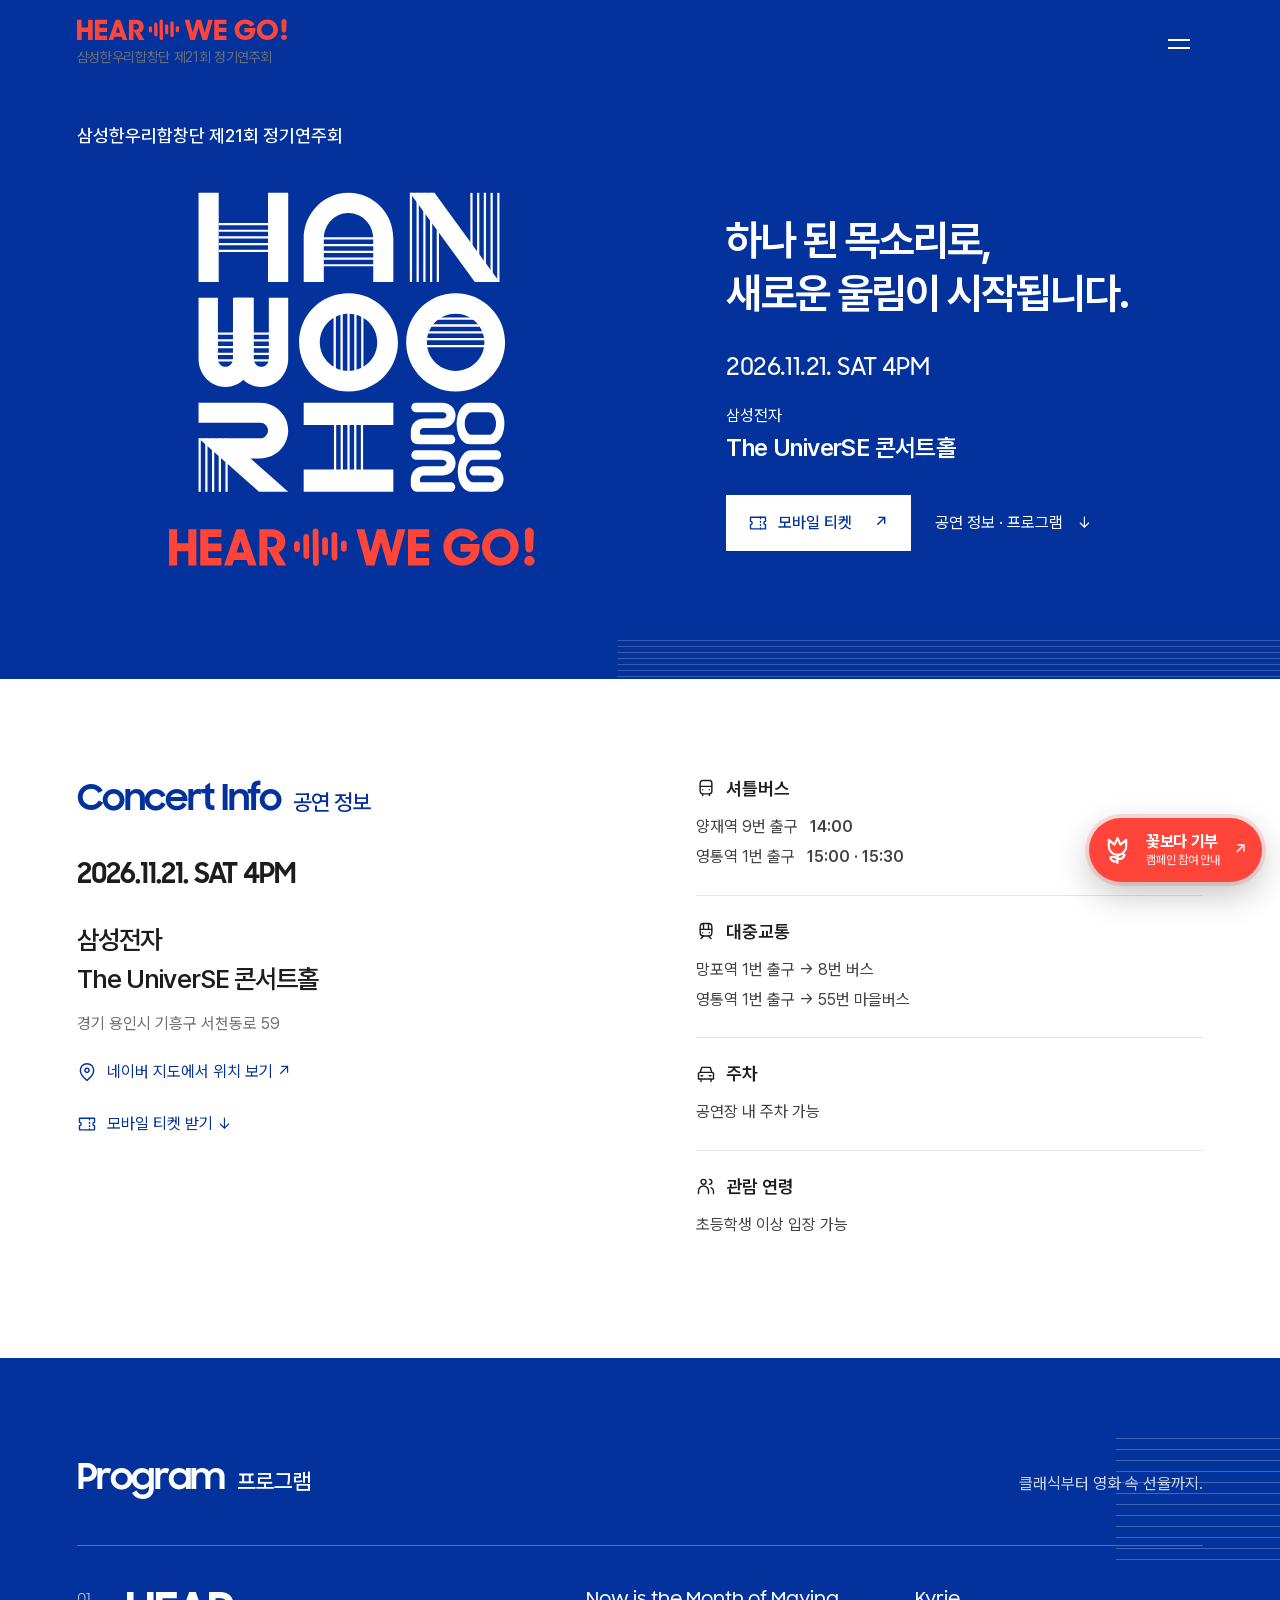
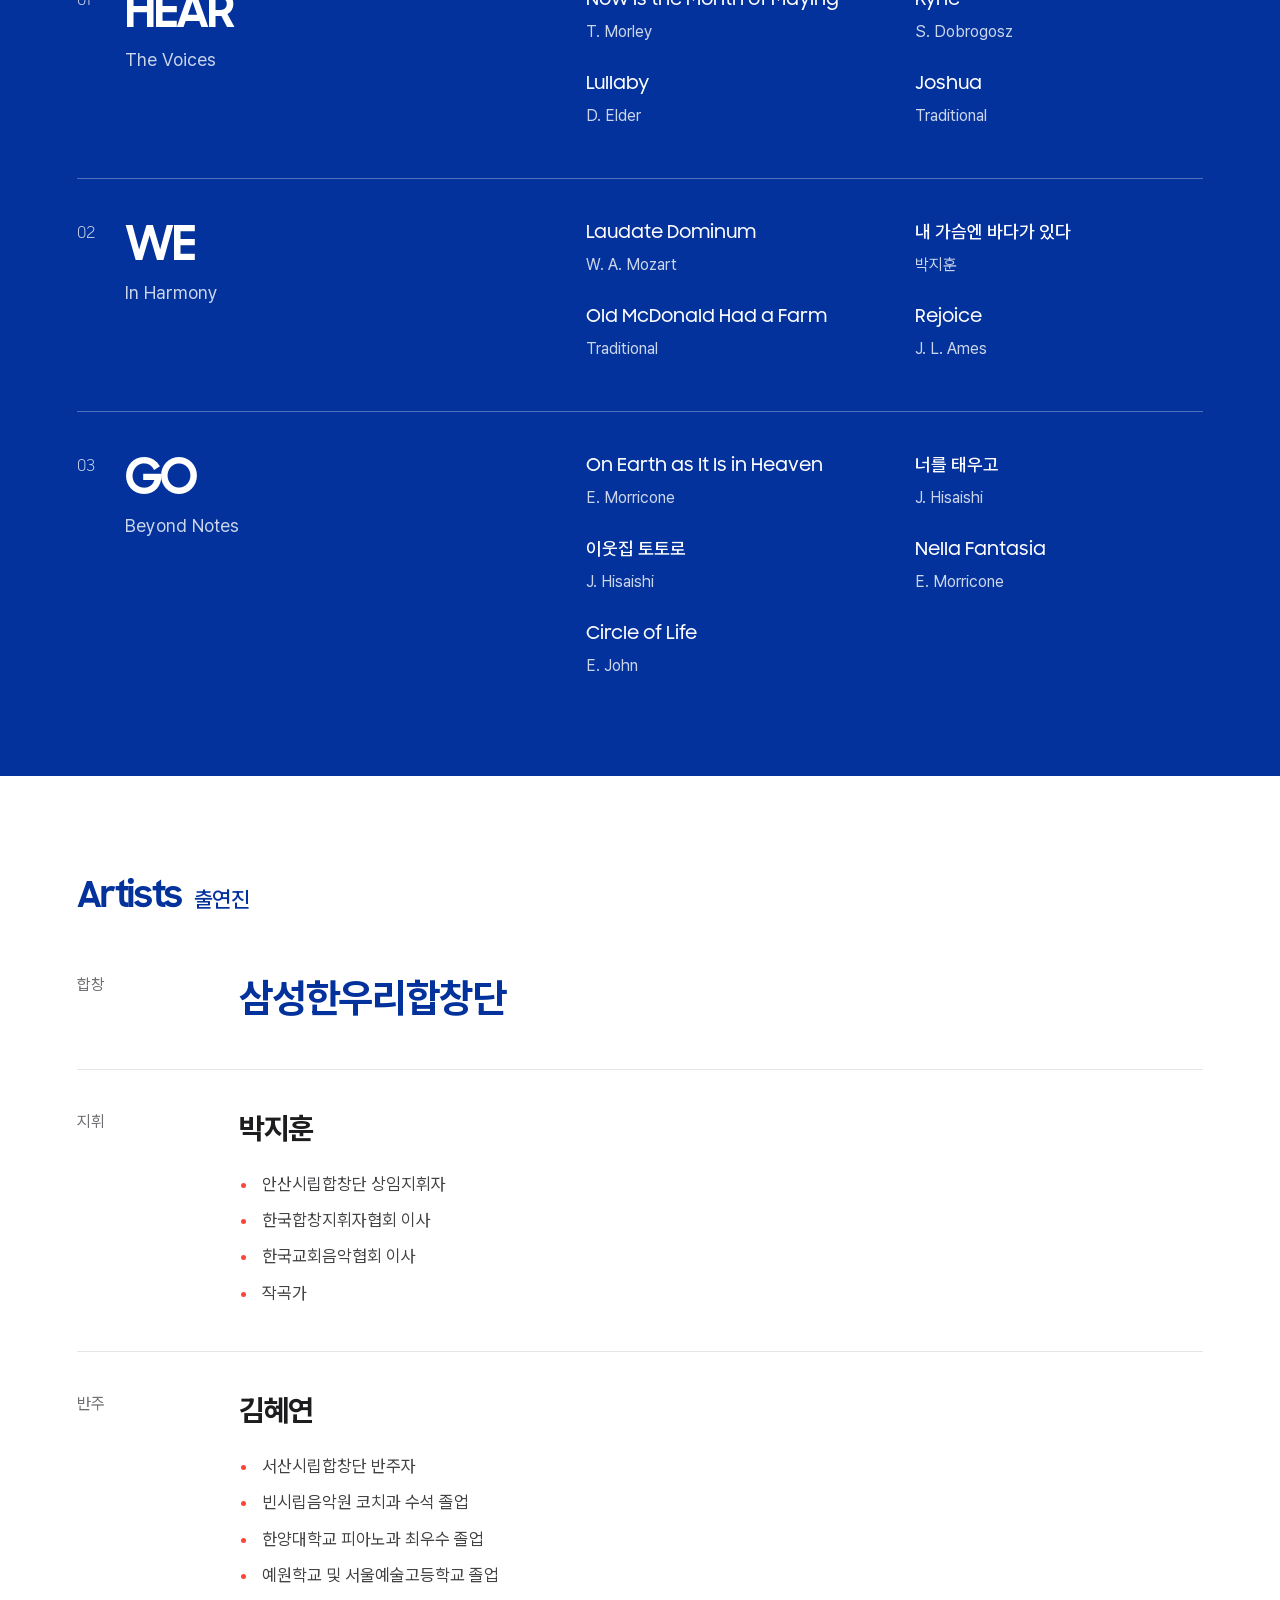
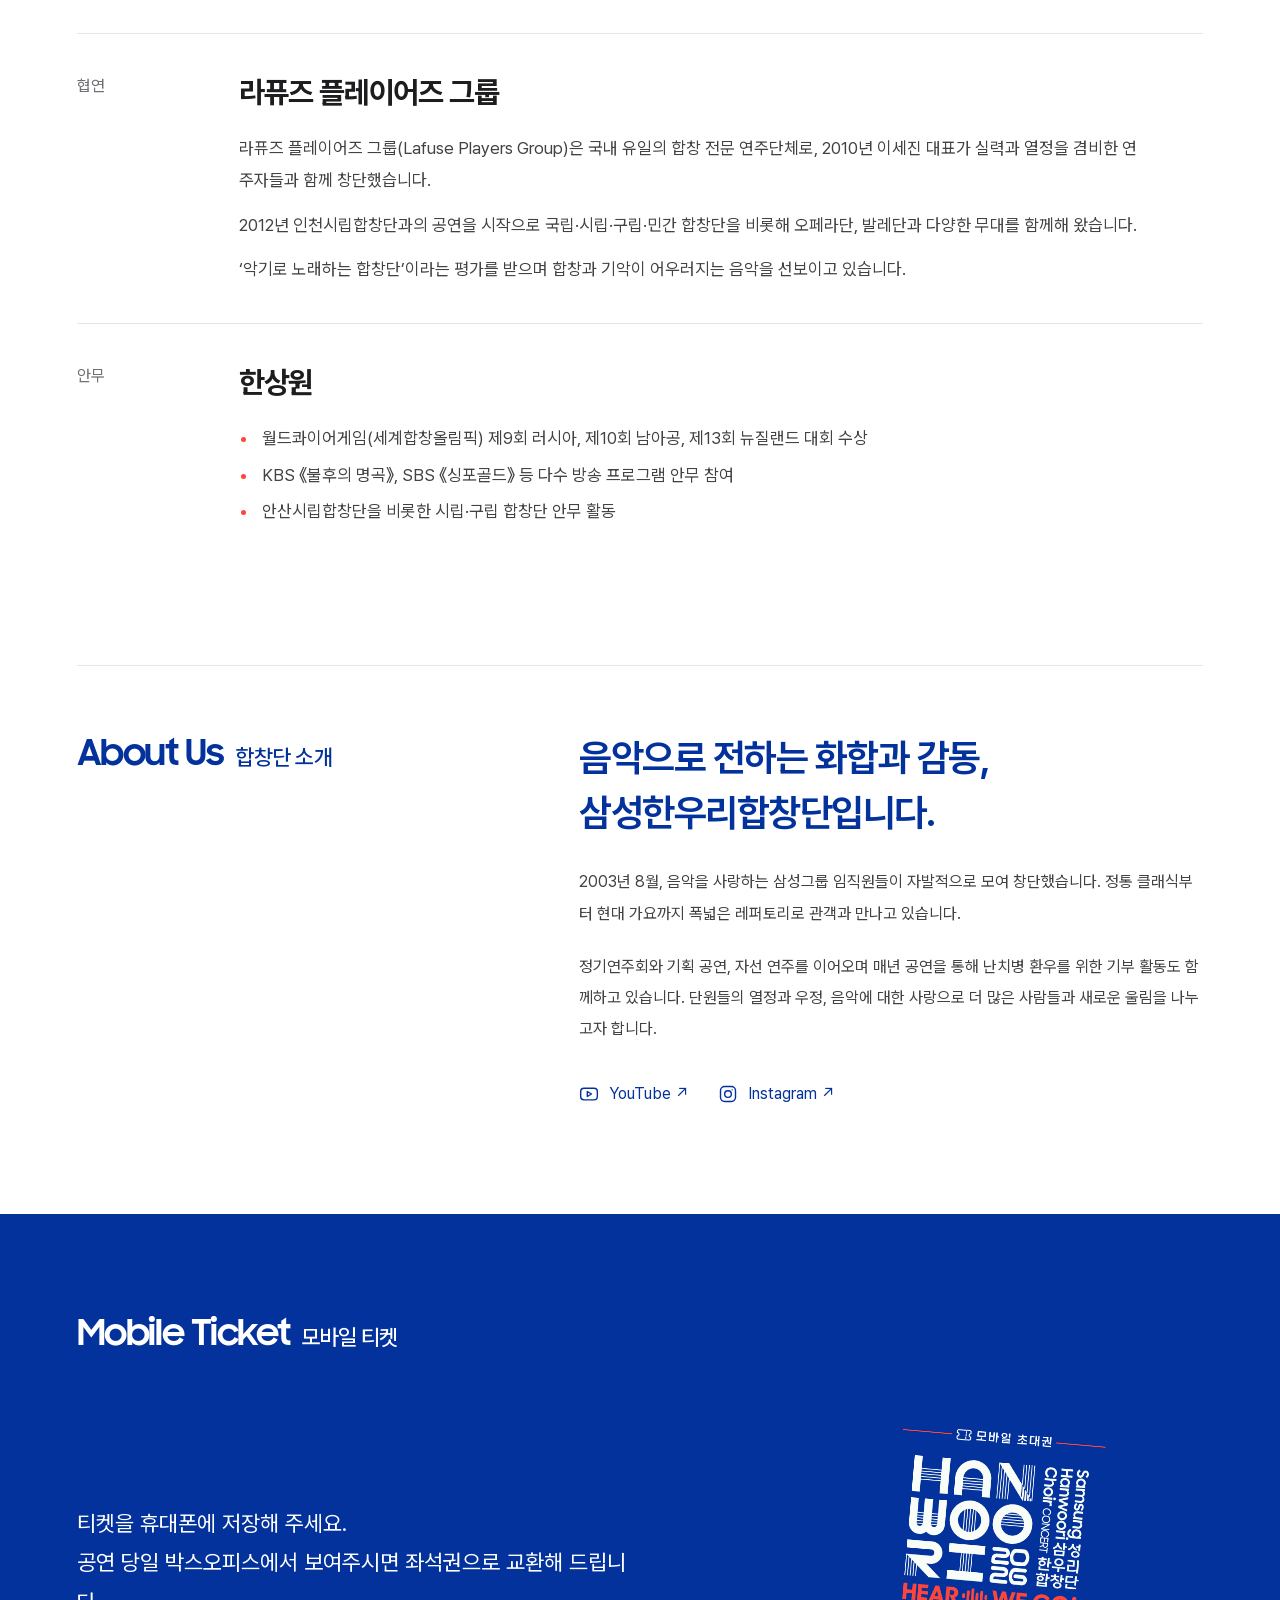
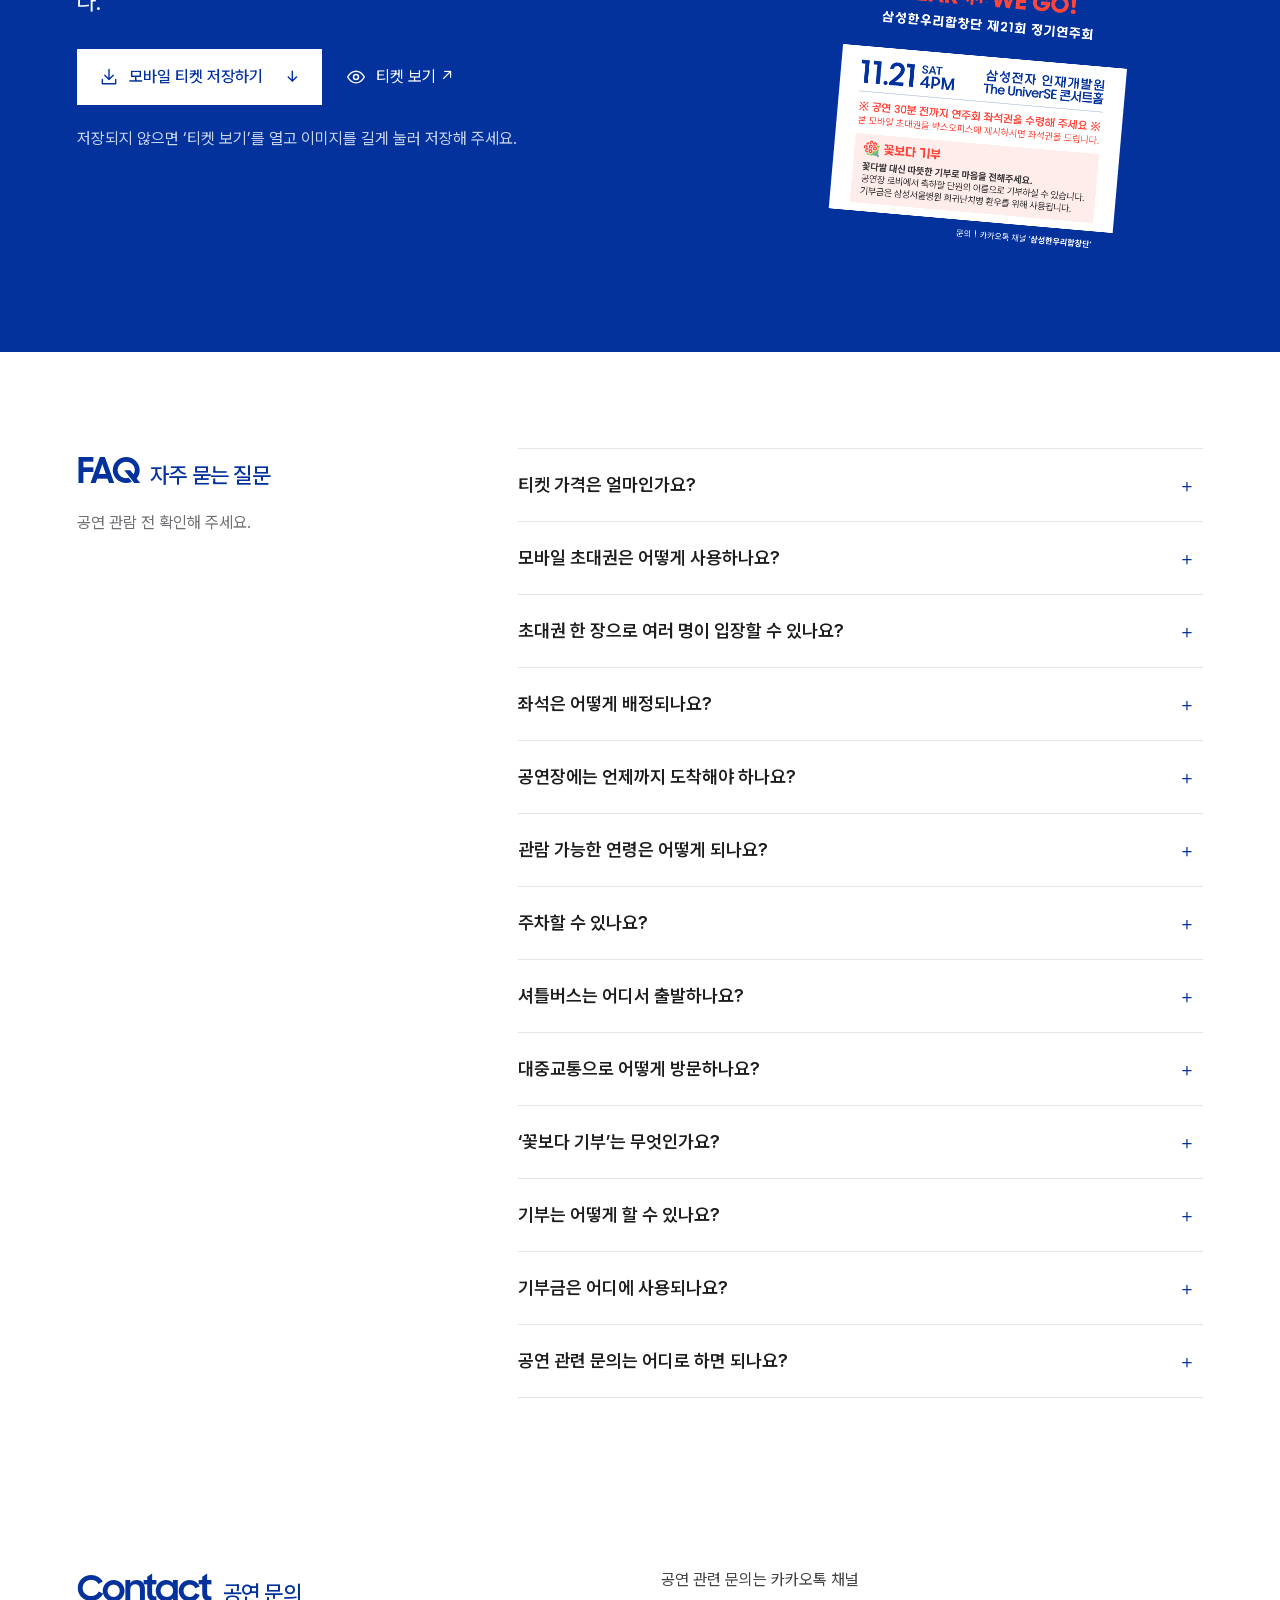
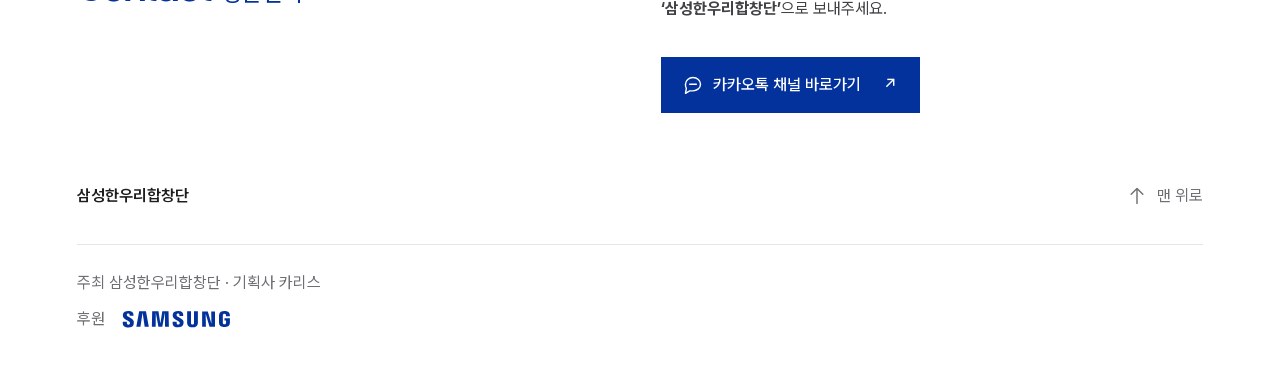
==== commit 9b36602f: "Remove training center wording from site copy" ====
--- a/index.html
+++ b/index.html
@@ -1,11 +1,11 @@
 <!doctype html>
 <html lang="ko">
-<head><meta charset="UTF-8"><meta name="viewport" content="width=device-width, initial-scale=1, viewport-fit=cover"><meta name="theme-color" content="#03329C"><meta name="description" content="삼성한우리합창단 제21회 정기연주회 HEAR WE GO! 2026년 11월 21일 오후 4시, 삼성전자 인재개발원 The UniverSE 콘서트홀."><meta property="og:type" content="website"><meta property="og:locale" content="ko_KR"><meta property="og:site_name" content="삼성한우리합창단"><meta property="og:url" content="https://hanwoori2026.vercel.app/"><meta property="og:title" content="HEAR WE GO! | 삼성한우리합창단 제21회 정기연주회"><meta property="og:description" content="2026.11.21. SAT 4PM · 삼성전자 인재개발원 The UniverSE 콘서트홀"><meta property="og:image" content="https://hanwoori2026.vercel.app/assets/og-image.jpg?v=20261102"><meta property="og:image:secure_url" content="https://hanwoori2026.vercel.app/assets/og-image.jpg?v=20261102"><meta property="og:image:type" content="image/jpeg"><meta property="og:image:width" content="1200"><meta property="og:image:height" content="630"><meta property="og:image:alt" content="삼성한우리합창단 제21회 정기연주회 HEAR WE GO! 2026년 11월 21일 오후 4시"><meta name="twitter:card" content="summary_large_image"><meta name="twitter:title" content="HEAR WE GO! | 삼성한우리합창단 제21회 정기연주회"><meta name="twitter:description" content="2026.11.21. SAT 4PM · The UniverSE 콘서트홀"><meta name="twitter:image" content="https://hanwoori2026.vercel.app/assets/og-image.jpg?v=20261102"><title>HEAR WE GO! | 삼성한우리합창단 제21회 정기연주회</title><link rel="icon" href="assets/favicon.svg" type="image/svg+xml"><link rel="icon" href="assets/favicon.ico" sizes="16x16 32x32 48x48"><link rel="apple-touch-icon" href="assets/apple-touch-icon.png" sizes="180x180"><link rel="stylesheet" href="style.css?v=20261026-2"><script>document.documentElement.classList.add("has-scroll-brand");</script></head>
+<head><meta charset="UTF-8"><meta name="viewport" content="width=device-width, initial-scale=1, viewport-fit=cover"><meta name="theme-color" content="#03329C"><meta name="description" content="삼성한우리합창단 제21회 정기연주회 HEAR WE GO! 2026년 11월 21일 오후 4시, 삼성전자 The UniverSE 콘서트홀."><meta property="og:type" content="website"><meta property="og:locale" content="ko_KR"><meta property="og:site_name" content="삼성한우리합창단"><meta property="og:url" content="https://hanwoori2026.vercel.app/"><meta property="og:title" content="HEAR WE GO! | 삼성한우리합창단 제21회 정기연주회"><meta property="og:description" content="2026.11.21. SAT 4PM · 삼성전자 The UniverSE 콘서트홀"><meta property="og:image" content="https://hanwoori2026.vercel.app/assets/og-image.jpg?v=20261102"><meta property="og:image:secure_url" content="https://hanwoori2026.vercel.app/assets/og-image.jpg?v=20261102"><meta property="og:image:type" content="image/jpeg"><meta property="og:image:width" content="1200"><meta property="og:image:height" content="630"><meta property="og:image:alt" content="삼성한우리합창단 제21회 정기연주회 HEAR WE GO! 2026년 11월 21일 오후 4시"><meta name="twitter:card" content="summary_large_image"><meta name="twitter:title" content="HEAR WE GO! | 삼성한우리합창단 제21회 정기연주회"><meta name="twitter:description" content="2026.11.21. SAT 4PM · The UniverSE 콘서트홀"><meta name="twitter:image" content="https://hanwoori2026.vercel.app/assets/og-image.jpg?v=20261102"><title>HEAR WE GO! | 삼성한우리합창단 제21회 정기연주회</title><link rel="icon" href="assets/favicon.svg" type="image/svg+xml"><link rel="icon" href="assets/favicon.ico" sizes="16x16 32x32 48x48"><link rel="apple-touch-icon" href="assets/apple-touch-icon.png" sizes="180x180"><link rel="stylesheet" href="style.css?v=20261026-2"><script>document.documentElement.classList.add("has-scroll-brand");</script></head>
 <body>
 <header class="header"><a class="concert-brand" href="#home" aria-label="HEAR WE GO! 공연 첫 화면"><img class="header-logo" src="assets/hear-we-go-logo.svg" alt="HEAR WE GO!" width="351" height="37"><span>삼성한우리합창단 제21회 정기연주회</span></a><button class="menu-toggle" type="button" aria-label="메뉴 열기" aria-controls="concert-menu" aria-expanded="false"><span></span><span></span></button><nav id="concert-menu" class="concert-menu" aria-label="공연 메뉴" hidden><a href="#visit">공연 정보 <span aria-hidden="true">↗</span></a><a href="#program">프로그램 <span aria-hidden="true">↗</span></a><a href="#artists">출연진 <span aria-hidden="true">↗</span></a><a href="#about">합창단 소개 <span aria-hidden="true">↗</span></a><a href="#mobile-ticket">모바일 티켓 <span aria-hidden="true">↗</span></a><a href="#ticket">공연 문의 <span aria-hidden="true">↗</span></a></nav></header><div class="menu-backdrop" hidden></div>
 <main>
-<section id="home" class="poster-landing" aria-label="삼성한우리합창단 제21회 정기연주회"><div class="landing-inner"><h1 class="visually-hidden">삼성한우리합창단 제21회 정기연주회 HEAR WE GO!</h1><p class="landing-concert-name">삼성한우리합창단 제21회 정기연주회</p><div class="landing-scene"><img class="landing-logo" src="assets/concert-logo-animated.svg" alt="HAN WOORI 2026 · HEAR WE GO!" width="390" height="385" fetchpriority="high"><div class="landing-copy"><p class="landing-invitation">하나 된 목소리로,<br>새로운 울림이 시작됩니다.</p><div class="landing-event"><p class="landing-date"><time datetime="2026-11-21T16:00:00+09:00">2026.11.21. SAT 4PM</time></p><p class="landing-venue">삼성전자 인재개발원<strong>The UniverSE 콘서트홀</strong></p></div><div class="landing-actions"><a class="button landing-ticket" href="#mobile-ticket"><span class="cta-label"><svg class="ui-icon" viewBox="0 0 24 24" fill="none" stroke="currentColor" stroke-width="1.7" stroke-linecap="round" stroke-linejoin="round" aria-hidden="true"><path d="M3 5h18v5a2 2 0 0 0 0 4v5H3v-5a2 2 0 0 0 0-4V5Z"/><path d="M15 5v2m0 3v1m0 3v1m0 3v1"/></svg>모바일 티켓</span><span aria-hidden="true">↗</span></a><a class="poster-scroll" href="#visit"><span class="cta-label"><svg class="ui-icon" viewBox="0 0 24 24" width="20" height="20" fill="none" stroke="currentColor" stroke-width="1.7" stroke-linecap="round" stroke-linejoin="round" aria-hidden="true" focusable="false"><circle cx="12" cy="12" r="9"/><path d="M12 11v6m0-10h.01"/></svg>공연 정보 · 프로그램</span><span aria-hidden="true">↓</span></a></div></div></div></div><div class="hero-rhythm" aria-hidden="true"></div></section>
-<section id="visit" class="visit section"><div class="section-inner"><div><h2><span class="heading-en" lang="en">Concert Info</span> <span class="heading-ko">공연 정보</span></h2><div class="concert-summary"><p class="summary-date"><time datetime="2026-11-21T16:00:00+09:00">2026.11.21. SAT 4PM</time></p><p class="venue-name">삼성전자 인재개발원<br>The UniverSE 콘서트홀</p><p class="muted">경기 용인시 기흥구 서천동로 59</p><a class="map-link" href="https://map.naver.com/p/search/%EA%B2%BD%EA%B8%B0%20%EC%9A%A9%EC%9D%B8%EC%8B%9C%20%EA%B8%B0%ED%9D%A5%EA%B5%AC%20%EC%84%9C%EC%B2%9C%EB%8F%99%EB%A1%9C%2059" target="_blank" rel="noopener noreferrer"><span class="cta-label"><svg class="ui-icon" viewBox="0 0 24 24" width="20" height="20" fill="none" stroke="currentColor" stroke-width="1.7" stroke-linecap="round" stroke-linejoin="round" aria-hidden="true" focusable="false"><path d="M20 10c0 6-8 12-8 12S4 16 4 10a8 8 0 1 1 16 0Z"/><circle cx="12" cy="10" r="2.5"/></svg>네이버 지도에서 위치 보기 ↗</span></a><a class="ticket-shortcut" href="#mobile-ticket"><span class="cta-label"><svg class="ui-icon" viewBox="0 0 24 24" width="20" height="20" fill="none" stroke="currentColor" stroke-width="1.7" stroke-linecap="round" stroke-linejoin="round" aria-hidden="true" focusable="false"><path d="M3 5h18v5a2 2 0 0 0 0 4v5H3v-5a2 2 0 0 0 0-4V5Z"/><path d="M15 5v2m0 3v1m0 3v1m0 3v1"/></svg>모바일 티켓 받기 ↓</span></a></div></div><div class="visit-details"><dl><div><dt><svg class="ui-icon" viewBox="0 0 24 24" width="20" height="20" fill="none" stroke="currentColor" stroke-width="1.7" stroke-linecap="round" stroke-linejoin="round" aria-hidden="true" focusable="false"><rect x="5" y="3" width="14" height="16" rx="3"/><path d="M5 10h14M8 19v2m8-2v2M8 14h.01M16 14h.01"/></svg>셔틀버스</dt><dd>양재역 9번 출구 <strong>14:00</strong><br>영통역 1번 출구 <strong>15:00 · 15:30</strong></dd></div><div><dt><svg class="ui-icon" viewBox="0 0 24 24" width="20" height="20" fill="none" stroke="currentColor" stroke-width="1.7" stroke-linecap="round" stroke-linejoin="round" aria-hidden="true" focusable="false"><rect x="5" y="3" width="14" height="15" rx="4"/><path d="M5 10h14M9 3v7m6 0V3M8 14h.01M16 14h.01M9 18l-3 3m9-3 3 3"/></svg>대중교통</dt><dd>망포역 1번 출구 → 8번 버스<br>영통역 1번 출구 → 55번 마을버스</dd></div><div><dt><svg class="ui-icon" viewBox="0 0 24 24" width="20" height="20" fill="none" stroke="currentColor" stroke-width="1.7" stroke-linecap="round" stroke-linejoin="round" aria-hidden="true" focusable="false"><path d="m5 10 2-6h10l2 6M3 11l2-1h14l2 1v7H3zM6 18v3m12-3v3M6 14h2m8 0h2"/></svg>주차</dt><dd>공연장 내 주차 가능</dd></div><div><dt><svg class="ui-icon" viewBox="0 0 24 24" width="20" height="20" fill="none" stroke="currentColor" stroke-width="1.7" stroke-linecap="round" stroke-linejoin="round" aria-hidden="true" focusable="false"><circle cx="9" cy="7" r="3"/><path d="M3 21v-3a6 6 0 0 1 12 0v3M16 4a3 3 0 0 1 0 6m2 4a5 5 0 0 1 3 4v3"/></svg>관람 연령</dt><dd>초등학생 이상 입장 가능</dd></div></dl></div></div></section>
+<section id="home" class="poster-landing" aria-label="삼성한우리합창단 제21회 정기연주회"><div class="landing-inner"><h1 class="visually-hidden">삼성한우리합창단 제21회 정기연주회 HEAR WE GO!</h1><p class="landing-concert-name">삼성한우리합창단 제21회 정기연주회</p><div class="landing-scene"><img class="landing-logo" src="assets/concert-logo-animated.svg" alt="HAN WOORI 2026 · HEAR WE GO!" width="390" height="385" fetchpriority="high"><div class="landing-copy"><p class="landing-invitation">하나 된 목소리로,<br>새로운 울림이 시작됩니다.</p><div class="landing-event"><p class="landing-date"><time datetime="2026-11-21T16:00:00+09:00">2026.11.21. SAT 4PM</time></p><p class="landing-venue">삼성전자<strong>The UniverSE 콘서트홀</strong></p></div><div class="landing-actions"><a class="button landing-ticket" href="#mobile-ticket"><span class="cta-label"><svg class="ui-icon" viewBox="0 0 24 24" fill="none" stroke="currentColor" stroke-width="1.7" stroke-linecap="round" stroke-linejoin="round" aria-hidden="true"><path d="M3 5h18v5a2 2 0 0 0 0 4v5H3v-5a2 2 0 0 0 0-4V5Z"/><path d="M15 5v2m0 3v1m0 3v1m0 3v1"/></svg>모바일 티켓</span><span aria-hidden="true">↗</span></a><a class="poster-scroll" href="#visit"><span class="cta-label"><svg class="ui-icon" viewBox="0 0 24 24" width="20" height="20" fill="none" stroke="currentColor" stroke-width="1.7" stroke-linecap="round" stroke-linejoin="round" aria-hidden="true" focusable="false"><circle cx="12" cy="12" r="9"/><path d="M12 11v6m0-10h.01"/></svg>공연 정보 · 프로그램</span><span aria-hidden="true">↓</span></a></div></div></div></div><div class="hero-rhythm" aria-hidden="true"></div></section>
+<section id="visit" class="visit section"><div class="section-inner"><div><h2><span class="heading-en" lang="en">Concert Info</span> <span class="heading-ko">공연 정보</span></h2><div class="concert-summary"><p class="summary-date"><time datetime="2026-11-21T16:00:00+09:00">2026.11.21. SAT 4PM</time></p><p class="venue-name">삼성전자<br>The UniverSE 콘서트홀</p><p class="muted">경기 용인시 기흥구 서천동로 59</p><a class="map-link" href="https://map.naver.com/p/search/%EA%B2%BD%EA%B8%B0%20%EC%9A%A9%EC%9D%B8%EC%8B%9C%20%EA%B8%B0%ED%9D%A5%EA%B5%AC%20%EC%84%9C%EC%B2%9C%EB%8F%99%EB%A1%9C%2059" target="_blank" rel="noopener noreferrer"><span class="cta-label"><svg class="ui-icon" viewBox="0 0 24 24" width="20" height="20" fill="none" stroke="currentColor" stroke-width="1.7" stroke-linecap="round" stroke-linejoin="round" aria-hidden="true" focusable="false"><path d="M20 10c0 6-8 12-8 12S4 16 4 10a8 8 0 1 1 16 0Z"/><circle cx="12" cy="10" r="2.5"/></svg>네이버 지도에서 위치 보기 ↗</span></a><a class="ticket-shortcut" href="#mobile-ticket"><span class="cta-label"><svg class="ui-icon" viewBox="0 0 24 24" width="20" height="20" fill="none" stroke="currentColor" stroke-width="1.7" stroke-linecap="round" stroke-linejoin="round" aria-hidden="true" focusable="false"><path d="M3 5h18v5a2 2 0 0 0 0 4v5H3v-5a2 2 0 0 0 0-4V5Z"/><path d="M15 5v2m0 3v1m0 3v1m0 3v1"/></svg>모바일 티켓 받기 ↓</span></a></div></div><div class="visit-details"><dl><div><dt><svg class="ui-icon" viewBox="0 0 24 24" width="20" height="20" fill="none" stroke="currentColor" stroke-width="1.7" stroke-linecap="round" stroke-linejoin="round" aria-hidden="true" focusable="false"><rect x="5" y="3" width="14" height="16" rx="3"/><path d="M5 10h14M8 19v2m8-2v2M8 14h.01M16 14h.01"/></svg>셔틀버스</dt><dd>양재역 9번 출구 <strong>14:00</strong><br>영통역 1번 출구 <strong>15:00 · 15:30</strong></dd></div><div><dt><svg class="ui-icon" viewBox="0 0 24 24" width="20" height="20" fill="none" stroke="currentColor" stroke-width="1.7" stroke-linecap="round" stroke-linejoin="round" aria-hidden="true" focusable="false"><rect x="5" y="3" width="14" height="15" rx="4"/><path d="M5 10h14M9 3v7m6 0V3M8 14h.01M16 14h.01M9 18l-3 3m9-3 3 3"/></svg>대중교통</dt><dd>망포역 1번 출구 → 8번 버스<br>영통역 1번 출구 → 55번 마을버스</dd></div><div><dt><svg class="ui-icon" viewBox="0 0 24 24" width="20" height="20" fill="none" stroke="currentColor" stroke-width="1.7" stroke-linecap="round" stroke-linejoin="round" aria-hidden="true" focusable="false"><path d="m5 10 2-6h10l2 6M3 11l2-1h14l2 1v7H3zM6 18v3m12-3v3M6 14h2m8 0h2"/></svg>주차</dt><dd>공연장 내 주차 가능</dd></div><div><dt><svg class="ui-icon" viewBox="0 0 24 24" width="20" height="20" fill="none" stroke="currentColor" stroke-width="1.7" stroke-linecap="round" stroke-linejoin="round" aria-hidden="true" focusable="false"><circle cx="9" cy="7" r="3"/><path d="M3 21v-3a6 6 0 0 1 12 0v3M16 4a3 3 0 0 1 0 6m2 4a5 5 0 0 1 3 4v3"/></svg>관람 연령</dt><dd>초등학생 이상 입장 가능</dd></div></dl></div></div></section>
 <section id="program" class="program section"><div class="section-inner"><div class="section-heading" data-reveal><div><h2><span class="heading-en" lang="en">Program</span> <span class="heading-ko">프로그램</span></h2></div><p>클래식부터 영화 속 선율까지.</p></div><div class="program-grid"><article data-reveal class="program-group" aria-labelledby="stage-01"><div class="stage-heading"><span class="stage-number" aria-label="Stage 1">01</span><h3 id="stage-01" class="stage-title" lang="en">HEAR</h3><p class="stage-subtitle" lang="en">The Voices</p></div><ul><li><span>Now is the Month of Maying</span><small>T. Morley</small></li><li><span>Kyrie</span><small>S. Dobrogosz</small></li><li><span>Lullaby</span><small>D. Elder</small></li><li><span>Joshua</span><small>Traditional</small></li></ul></article><article data-reveal class="program-group" aria-labelledby="stage-02"><div class="stage-heading"><span class="stage-number" aria-label="Stage 2">02</span><h3 id="stage-02" class="stage-title" lang="en">WE</h3><p class="stage-subtitle" lang="en">In Harmony</p></div><ul><li><span>Laudate Dominum</span><small>W. A. Mozart</small></li><li><span>내 가슴엔 바다가 있다</span><small>박지훈</small></li><li><span>Old McDonald Had a Farm</span><small>Traditional</small></li><li><span>Rejoice</span><small>J. L. Ames</small></li></ul></article><article data-reveal class="program-group" aria-labelledby="stage-03"><div class="stage-heading"><span class="stage-number" aria-label="Stage 3">03</span><h3 id="stage-03" class="stage-title" lang="en">GO</h3><p class="stage-subtitle" lang="en">Beyond Notes</p></div><ul><li><span>On Earth as It Is in Heaven</span><small>E. Morricone</small></li><li><span>너를 태우고</span><small>J. Hisaishi</small></li><li><span>이웃집 토토로</span><small>J. Hisaishi</small></li><li><span>Nella Fantasia</span><small>E. Morricone</small></li><li><span>Circle of Life</span><small>E. John</small></li></ul></article></div></div></section>
 <section id="artists" class="artists section" aria-labelledby="artists-heading"><div class="section-inner"><div class="section-heading" data-reveal><div><h2 id="artists-heading"><span class="heading-en" lang="en">Artists</span> <span class="heading-ko">출연진</span></h2></div></div><div class="artist-grid"><article data-reveal class="artist-card artist-choir"><p class="artist-role">합창</p><div class="artist-content"><h3>삼성한우리합창단</h3></div></article><article data-reveal class="artist-card"><p class="artist-role">지휘</p><div class="artist-content"><h3>박지훈</h3><ul class="artist-bio"><li>안산시립합창단 상임지휘자</li><li>한국합창지휘자협회 이사</li><li>한국교회음악협회 이사</li><li>작곡가</li></ul></div></article><article data-reveal class="artist-card"><p class="artist-role">반주</p><div class="artist-content"><h3>김혜연</h3><ul class="artist-bio"><li>서산시립합창단 반주자</li><li>빈시립음악원 코치과 수석 졸업</li><li>한양대학교 피아노과 최우수 졸업</li><li>예원학교 및 서울예술고등학교 졸업</li></ul></div></article><article data-reveal class="artist-card"><p class="artist-role">협연</p><div class="artist-content"><h3>라퓨즈 플레이어즈 그룹</h3><div class="artist-bio"><p>라퓨즈 플레이어즈 그룹(Lafuse Players Group)은 국내 유일의 합창 전문 연주단체로, 2010년 이세진 대표가 실력과 열정을 겸비한 연주자들과 함께 창단했습니다.</p><p>2012년 인천시립합창단과의 공연을 시작으로 국립·시립·구립·민간 합창단을 비롯해 오페라단, 발레단과 다양한 무대를 함께해 왔습니다.</p><p>‘악기로 노래하는 합창단’이라는 평가를 받으며 합창과 기악이 어우러지는 음악을 선보이고 있습니다.</p></div></div></article><article data-reveal class="artist-card"><p class="artist-role">안무</p><div class="artist-content"><h3>한상원</h3><ul class="artist-bio"><li>월드콰이어게임(세계합창올림픽) 제9회 러시아, 제10회 남아공, 제13회 뉴질랜드 대회 수상</li><li>KBS 《불후의 명곡》, SBS 《싱포골드》 등 다수 방송 프로그램 안무 참여</li><li>안산시립합창단을 비롯한 시립·구립 합창단 안무 활동</li></ul></div></article></div></div></section>
 <section id="about" class="about section"><div class="section-inner"><div><h2><span class="heading-en" lang="en">About Us</span> <span class="heading-ko">합창단 소개</span></h2></div><div class="about-copy"><p class="lead" data-reveal>음악으로 전하는 화합과 감동,<br>삼성한우리합창단입니다.</p><p>2003년 8월, 음악을 사랑하는 삼성그룹 임직원들이 자발적으로 모여 창단했습니다. 정통 클래식부터 현대 가요까지 폭넓은 레퍼토리로 관객과 만나고 있습니다.</p><p>정기연주회와 기획 공연, 자선 연주를 이어오며 매년 공연을 통해 난치병 환우를 위한 기부 활동도 함께하고 있습니다. 단원들의 열정과 우정, 음악에 대한 사랑으로 더 많은 사람들과 새로운 울림을 나누고자 합니다.</p><div class="social-links"><a href="https://www.youtube.com/@samsunghanwoori" target="_blank" rel="noopener noreferrer"><span class="cta-label"><svg class="ui-icon" viewBox="0 0 24 24" width="20" height="20" fill="none" stroke="currentColor" stroke-width="1.7" stroke-linecap="round" stroke-linejoin="round" aria-hidden="true" focusable="false"><rect x="2" y="5" width="20" height="14" rx="4"/><path d="m10 9 5 3-5 3V9Z"/></svg>YouTube ↗</span></a><a href="https://www.instagram.com/samsung_hanwoori/" target="_blank" rel="noopener noreferrer"><span class="cta-label"><svg class="ui-icon" viewBox="0 0 24 24" width="20" height="20" fill="none" stroke="currentColor" stroke-width="1.7" stroke-linecap="round" stroke-linejoin="round" aria-hidden="true" focusable="false"><rect x="3" y="3" width="18" height="18" rx="5"/><circle cx="12" cy="12" r="4"/><path d="M17 7h.01"/></svg>Instagram ↗</span></a></div></div></div></section>
--- a/style.css
+++ b/style.css
@@ -71,7 +71,6 @@
  .ticket-art-link,
  .ticket-art-link:hover { transform: none; }
 }
-
 /* Brand-colored navigation panel. */
 .concert-menu {
  background: var(--blue);
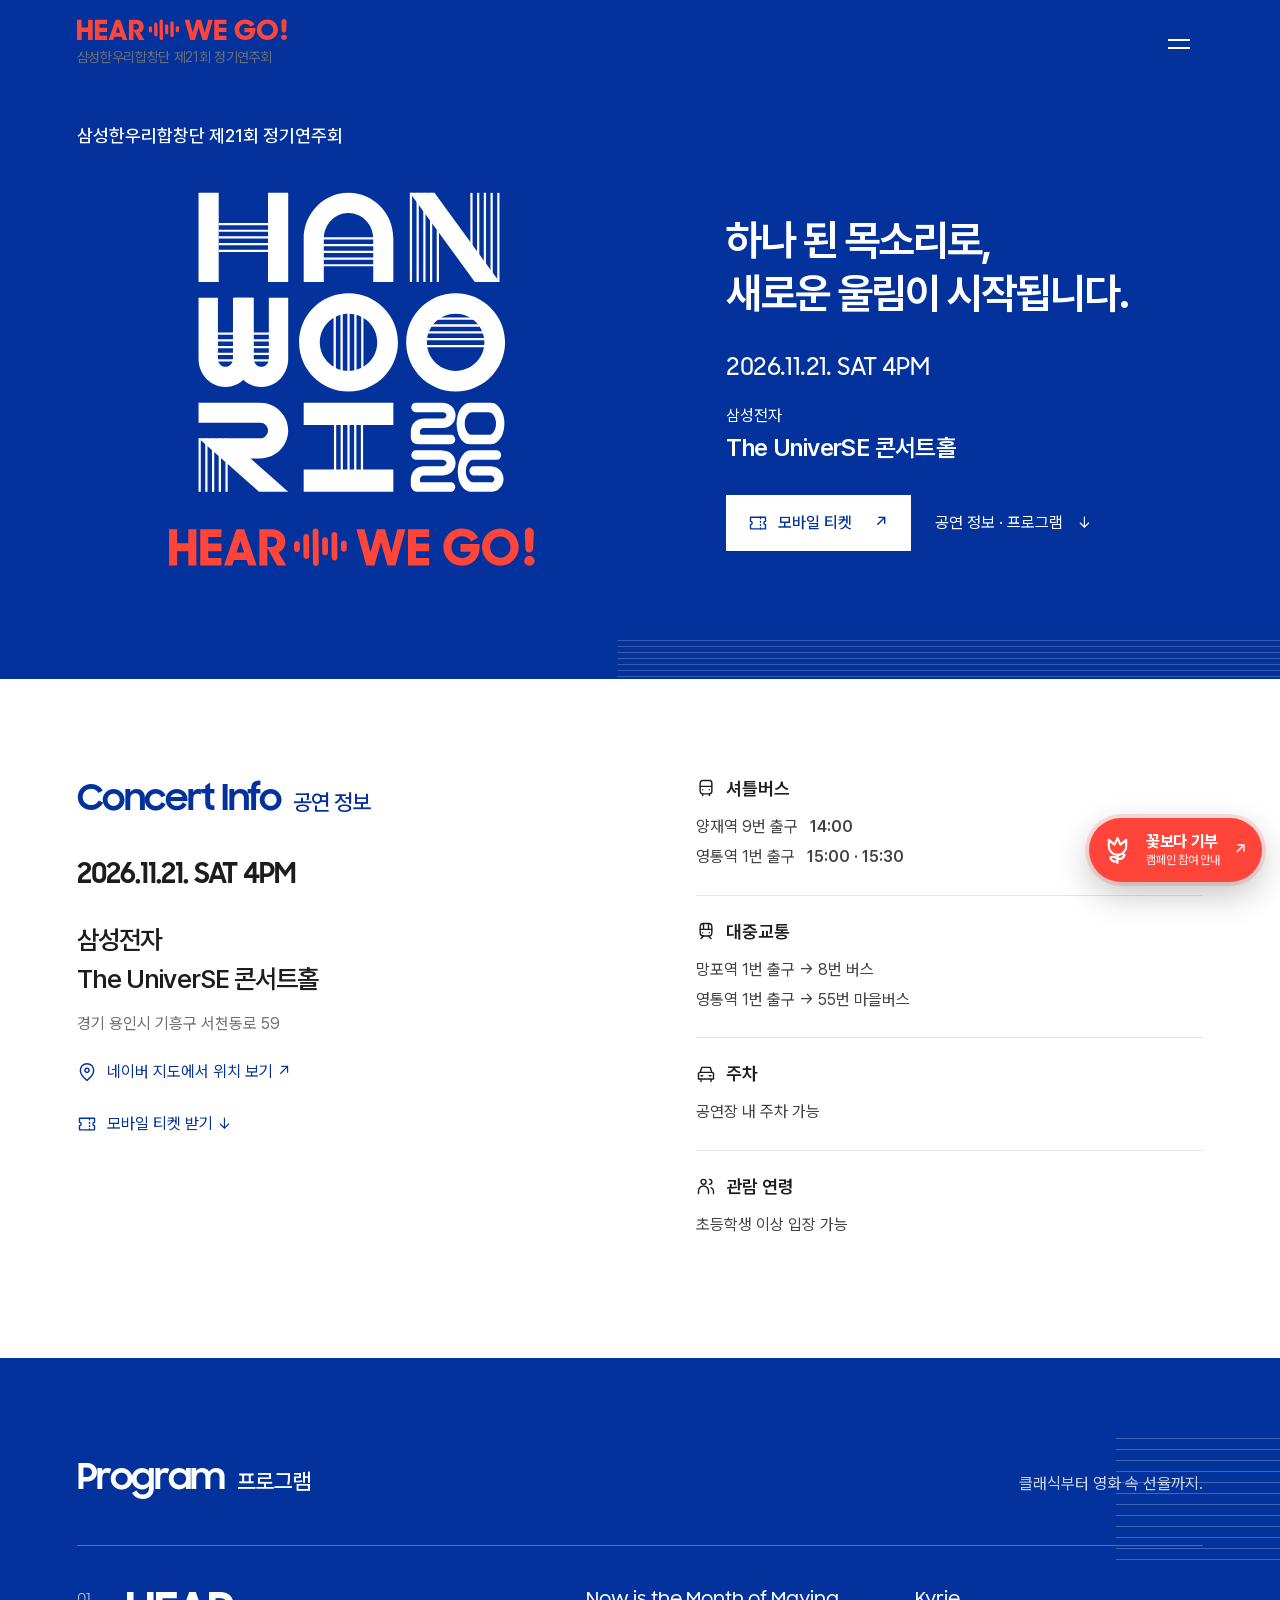
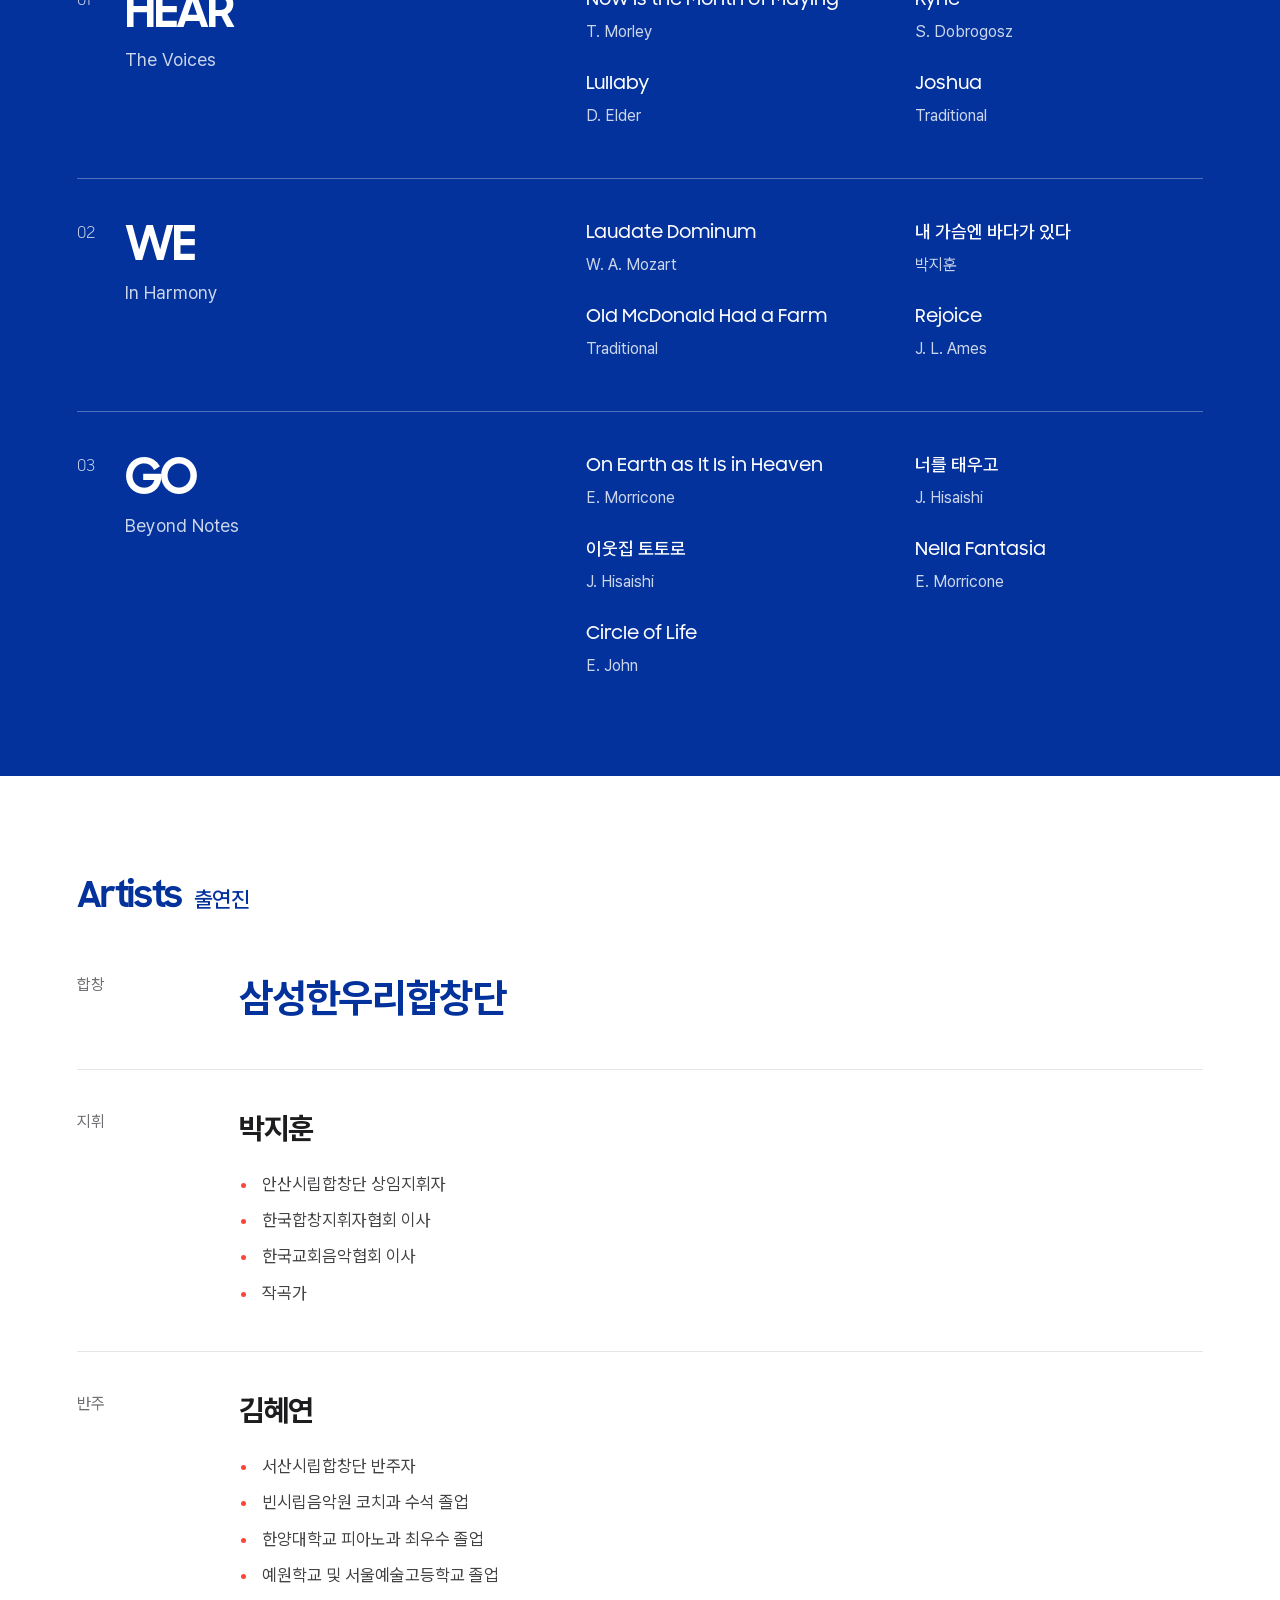
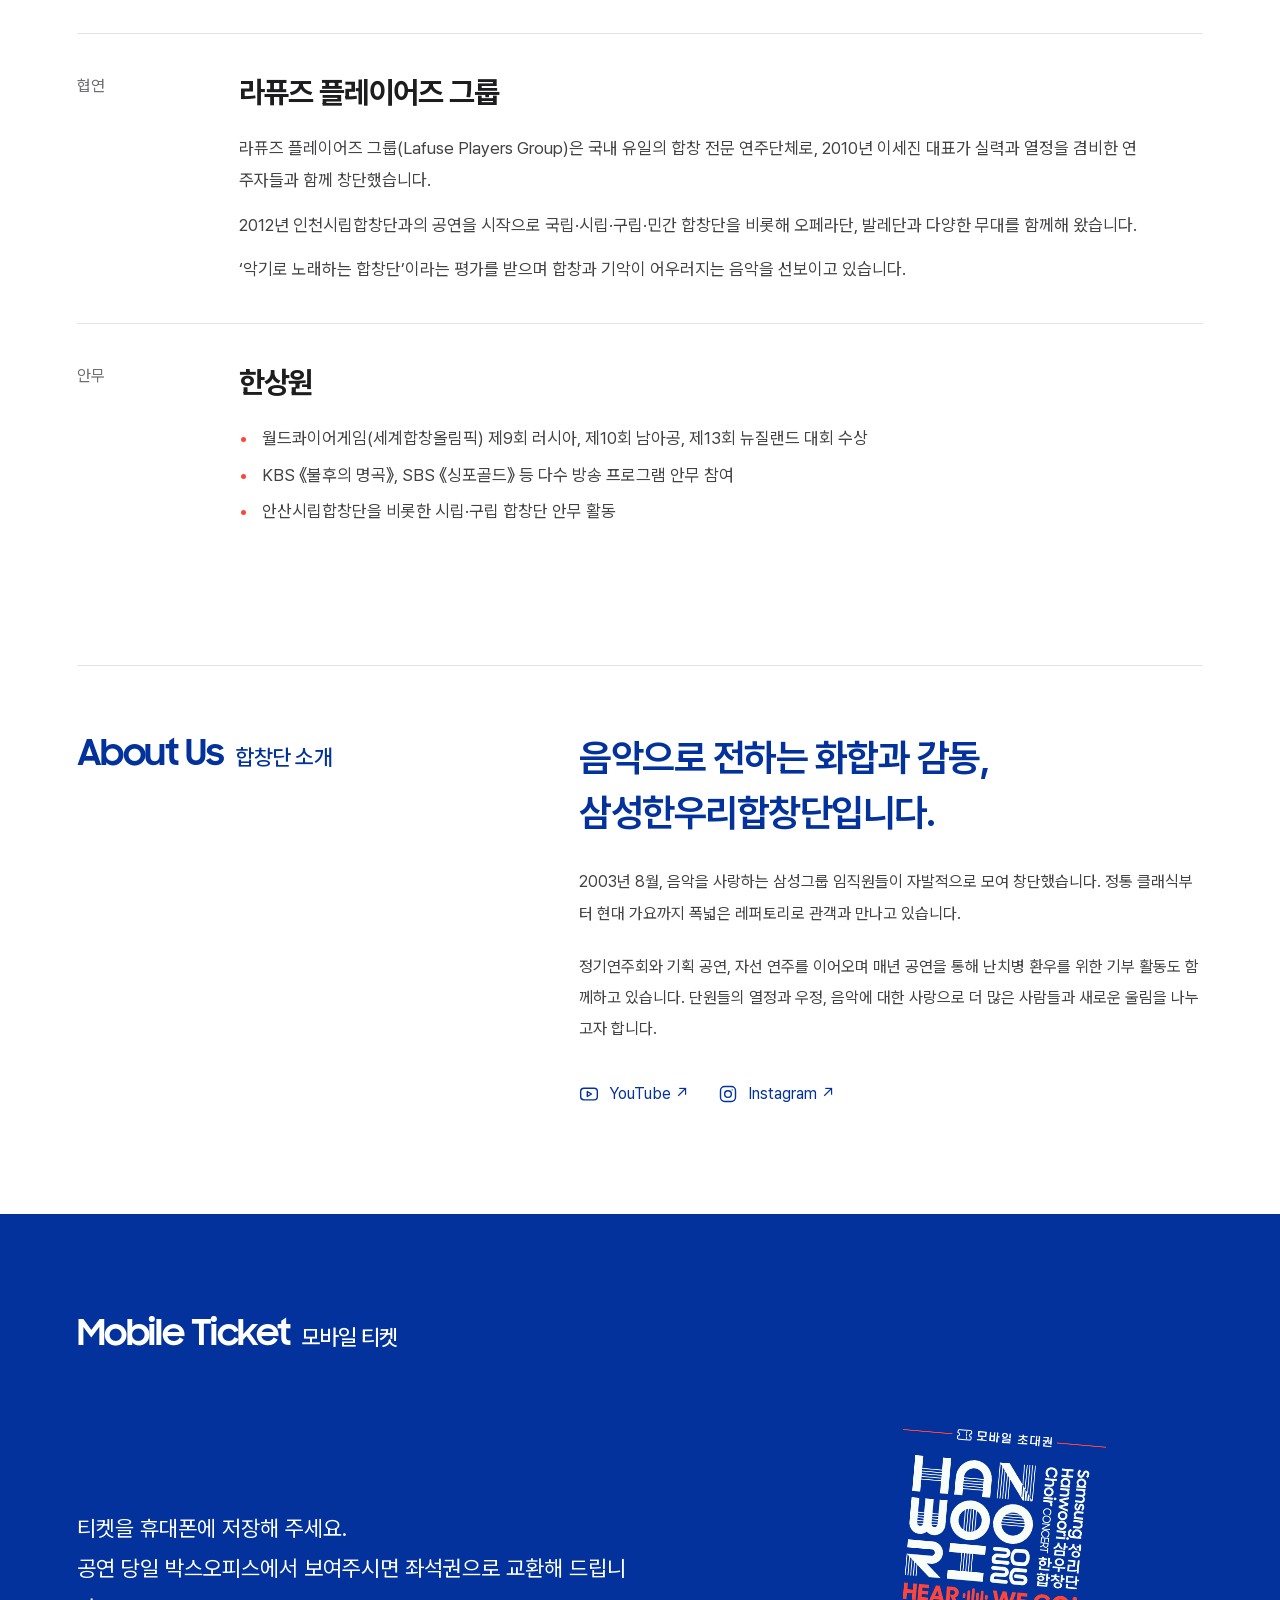
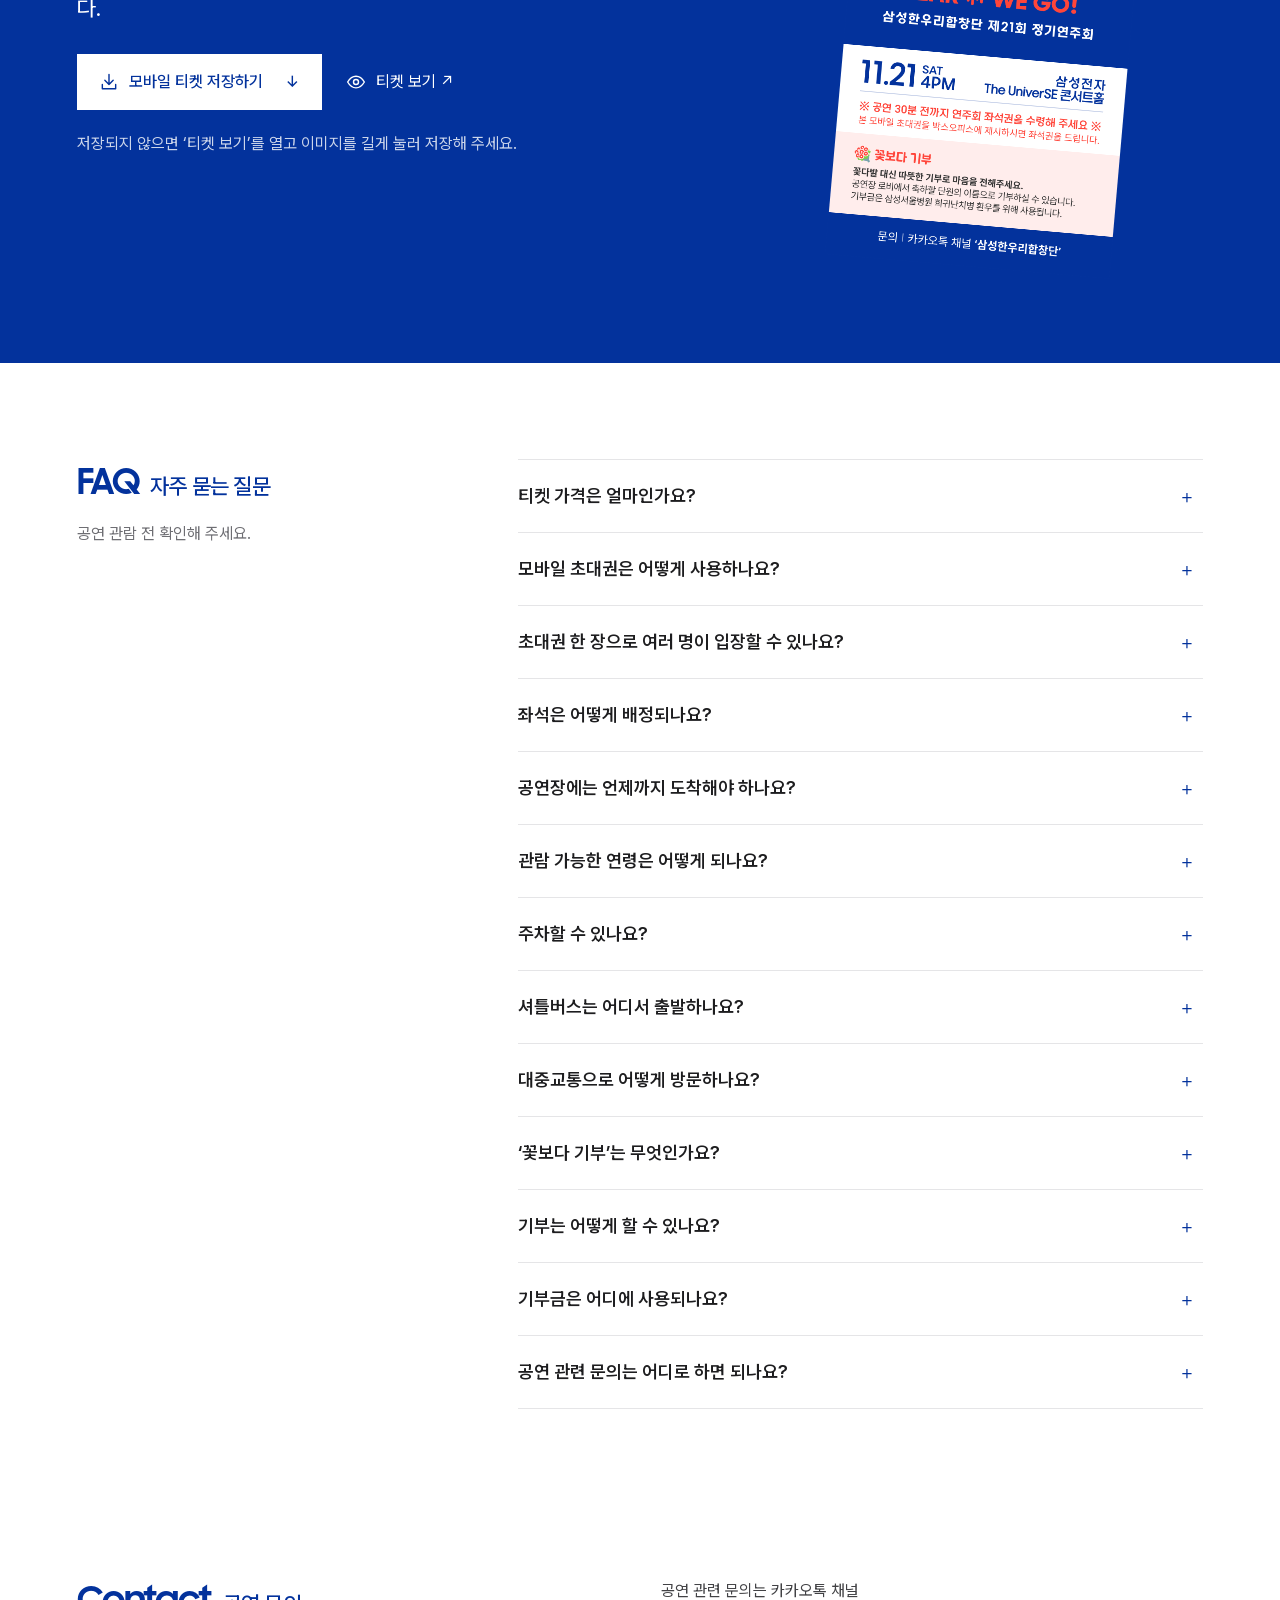
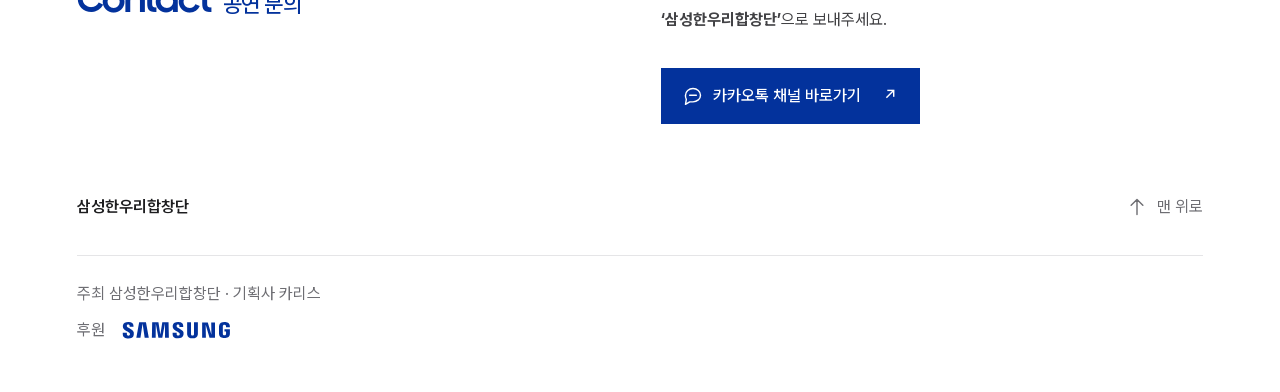
==== commit 6c87c609: "Replace mobile invitation with updated artwork" ====
--- a/index.html
+++ b/index.html
@@ -9,7 +9,7 @@
 <section id="program" class="program section"><div class="section-inner"><div class="section-heading" data-reveal><div><h2><span class="heading-en" lang="en">Program</span> <span class="heading-ko">프로그램</span></h2></div><p>클래식부터 영화 속 선율까지.</p></div><div class="program-grid"><article data-reveal class="program-group" aria-labelledby="stage-01"><div class="stage-heading"><span class="stage-number" aria-label="Stage 1">01</span><h3 id="stage-01" class="stage-title" lang="en">HEAR</h3><p class="stage-subtitle" lang="en">The Voices</p></div><ul><li><span>Now is the Month of Maying</span><small>T. Morley</small></li><li><span>Kyrie</span><small>S. Dobrogosz</small></li><li><span>Lullaby</span><small>D. Elder</small></li><li><span>Joshua</span><small>Traditional</small></li></ul></article><article data-reveal class="program-group" aria-labelledby="stage-02"><div class="stage-heading"><span class="stage-number" aria-label="Stage 2">02</span><h3 id="stage-02" class="stage-title" lang="en">WE</h3><p class="stage-subtitle" lang="en">In Harmony</p></div><ul><li><span>Laudate Dominum</span><small>W. A. Mozart</small></li><li><span>내 가슴엔 바다가 있다</span><small>박지훈</small></li><li><span>Old McDonald Had a Farm</span><small>Traditional</small></li><li><span>Rejoice</span><small>J. L. Ames</small></li></ul></article><article data-reveal class="program-group" aria-labelledby="stage-03"><div class="stage-heading"><span class="stage-number" aria-label="Stage 3">03</span><h3 id="stage-03" class="stage-title" lang="en">GO</h3><p class="stage-subtitle" lang="en">Beyond Notes</p></div><ul><li><span>On Earth as It Is in Heaven</span><small>E. Morricone</small></li><li><span>너를 태우고</span><small>J. Hisaishi</small></li><li><span>이웃집 토토로</span><small>J. Hisaishi</small></li><li><span>Nella Fantasia</span><small>E. Morricone</small></li><li><span>Circle of Life</span><small>E. John</small></li></ul></article></div></div></section>
 <section id="artists" class="artists section" aria-labelledby="artists-heading"><div class="section-inner"><div class="section-heading" data-reveal><div><h2 id="artists-heading"><span class="heading-en" lang="en">Artists</span> <span class="heading-ko">출연진</span></h2></div></div><div class="artist-grid"><article data-reveal class="artist-card artist-choir"><p class="artist-role">합창</p><div class="artist-content"><h3>삼성한우리합창단</h3></div></article><article data-reveal class="artist-card"><p class="artist-role">지휘</p><div class="artist-content"><h3>박지훈</h3><ul class="artist-bio"><li>안산시립합창단 상임지휘자</li><li>한국합창지휘자협회 이사</li><li>한국교회음악협회 이사</li><li>작곡가</li></ul></div></article><article data-reveal class="artist-card"><p class="artist-role">반주</p><div class="artist-content"><h3>김혜연</h3><ul class="artist-bio"><li>서산시립합창단 반주자</li><li>빈시립음악원 코치과 수석 졸업</li><li>한양대학교 피아노과 최우수 졸업</li><li>예원학교 및 서울예술고등학교 졸업</li></ul></div></article><article data-reveal class="artist-card"><p class="artist-role">협연</p><div class="artist-content"><h3>라퓨즈 플레이어즈 그룹</h3><div class="artist-bio"><p>라퓨즈 플레이어즈 그룹(Lafuse Players Group)은 국내 유일의 합창 전문 연주단체로, 2010년 이세진 대표가 실력과 열정을 겸비한 연주자들과 함께 창단했습니다.</p><p>2012년 인천시립합창단과의 공연을 시작으로 국립·시립·구립·민간 합창단을 비롯해 오페라단, 발레단과 다양한 무대를 함께해 왔습니다.</p><p>‘악기로 노래하는 합창단’이라는 평가를 받으며 합창과 기악이 어우러지는 음악을 선보이고 있습니다.</p></div></div></article><article data-reveal class="artist-card"><p class="artist-role">안무</p><div class="artist-content"><h3>한상원</h3><ul class="artist-bio"><li>월드콰이어게임(세계합창올림픽) 제9회 러시아, 제10회 남아공, 제13회 뉴질랜드 대회 수상</li><li>KBS 《불후의 명곡》, SBS 《싱포골드》 등 다수 방송 프로그램 안무 참여</li><li>안산시립합창단을 비롯한 시립·구립 합창단 안무 활동</li></ul></div></article></div></div></section>
 <section id="about" class="about section"><div class="section-inner"><div><h2><span class="heading-en" lang="en">About Us</span> <span class="heading-ko">합창단 소개</span></h2></div><div class="about-copy"><p class="lead" data-reveal>음악으로 전하는 화합과 감동,<br>삼성한우리합창단입니다.</p><p>2003년 8월, 음악을 사랑하는 삼성그룹 임직원들이 자발적으로 모여 창단했습니다. 정통 클래식부터 현대 가요까지 폭넓은 레퍼토리로 관객과 만나고 있습니다.</p><p>정기연주회와 기획 공연, 자선 연주를 이어오며 매년 공연을 통해 난치병 환우를 위한 기부 활동도 함께하고 있습니다. 단원들의 열정과 우정, 음악에 대한 사랑으로 더 많은 사람들과 새로운 울림을 나누고자 합니다.</p><div class="social-links"><a href="https://www.youtube.com/@samsunghanwoori" target="_blank" rel="noopener noreferrer"><span class="cta-label"><svg class="ui-icon" viewBox="0 0 24 24" width="20" height="20" fill="none" stroke="currentColor" stroke-width="1.7" stroke-linecap="round" stroke-linejoin="round" aria-hidden="true" focusable="false"><rect x="2" y="5" width="20" height="14" rx="4"/><path d="m10 9 5 3-5 3V9Z"/></svg>YouTube ↗</span></a><a href="https://www.instagram.com/samsung_hanwoori/" target="_blank" rel="noopener noreferrer"><span class="cta-label"><svg class="ui-icon" viewBox="0 0 24 24" width="20" height="20" fill="none" stroke="currentColor" stroke-width="1.7" stroke-linecap="round" stroke-linejoin="round" aria-hidden="true" focusable="false"><rect x="3" y="3" width="18" height="18" rx="5"/><circle cx="12" cy="12" r="4"/><path d="M17 7h.01"/></svg>Instagram ↗</span></a></div></div></div></section>
-<section id="mobile-ticket" class="mobile-ticket section" aria-labelledby="mobile-ticket-heading"><div class="section-inner"><div class="section-heading" data-reveal><div><h2 id="mobile-ticket-heading"><span class="heading-en" lang="en">Mobile Ticket</span> <span class="heading-ko">모바일 티켓</span></h2></div></div><div class="ticket-feature"><div class="ticket-feature-copy"><p class="mobile-ticket-intro">티켓을 휴대폰에 저장해 주세요.<br>공연 당일 박스오피스에서 보여주시면 좌석권으로 교환해 드립니다.</p><div class="mobile-ticket-actions"><a class="button ticket-download" href="assets/mobile-ticket.png" download="삼성한우리합창단_제21회_모바일초대권.png"><span class="cta-label"><svg class="ui-icon" viewBox="0 0 24 24" width="20" height="20" fill="none" stroke="currentColor" stroke-width="1.7" stroke-linecap="round" stroke-linejoin="round" aria-hidden="true" focusable="false"><path d="M12 3v12m-5-5 5 5 5-5M4 15v5h16v-5"/></svg>모바일 티켓 저장하기</span><span aria-hidden="true">↓</span></a><a class="ticket-view" href="ticket.html" target="_blank" rel="noopener noreferrer"><span class="cta-label"><svg class="ui-icon" viewBox="0 0 24 24" width="20" height="20" fill="none" stroke="currentColor" stroke-width="1.7" stroke-linecap="round" stroke-linejoin="round" aria-hidden="true" focusable="false"><path d="M2 12s4-7 10-7 10 7 10 7-4 7-10 7S2 12 2 12Z"/><circle cx="12" cy="12" r="3"/></svg>티켓 보기 ↗</span></a></div><p class="mobile-ticket-note">저장되지 않으면 ‘티켓 보기’를 열고 이미지를 길게 눌러 저장해 주세요.</p></div><a class="ticket-art-link" href="ticket.html" target="_blank" rel="noopener noreferrer" aria-label="모바일 티켓 미리보기"><img class="ticket-art" src="assets/mobile-ticket.png" width="560" height="894" alt="삼성한우리합창단 모바일 초대권" loading="lazy"></a></div></div></section>
+<section id="mobile-ticket" class="mobile-ticket section" aria-labelledby="mobile-ticket-heading"><div class="section-inner"><div class="section-heading" data-reveal><div><h2 id="mobile-ticket-heading"><span class="heading-en" lang="en">Mobile Ticket</span> <span class="heading-ko">모바일 티켓</span></h2></div></div><div class="ticket-feature"><div class="ticket-feature-copy"><p class="mobile-ticket-intro">티켓을 휴대폰에 저장해 주세요.<br>공연 당일 박스오피스에서 보여주시면 좌석권으로 교환해 드립니다.</p><div class="mobile-ticket-actions"><a class="button ticket-download" href="assets/mobile-ticket.png?v=20261118" download="삼성한우리합창단_제21회_모바일초대권.png"><span class="cta-label"><svg class="ui-icon" viewBox="0 0 24 24" width="20" height="20" fill="none" stroke="currentColor" stroke-width="1.7" stroke-linecap="round" stroke-linejoin="round" aria-hidden="true" focusable="false"><path d="M12 3v12m-5-5 5 5 5-5M4 15v5h16v-5"/></svg>모바일 티켓 저장하기</span><span aria-hidden="true">↓</span></a><a class="ticket-view" href="ticket.html" target="_blank" rel="noopener noreferrer"><span class="cta-label"><svg class="ui-icon" viewBox="0 0 24 24" width="20" height="20" fill="none" stroke="currentColor" stroke-width="1.7" stroke-linecap="round" stroke-linejoin="round" aria-hidden="true" focusable="false"><path d="M2 12s4-7 10-7 10 7 10 7-4 7-10 7S2 12 2 12Z"/><circle cx="12" cy="12" r="3"/></svg>티켓 보기 ↗</span></a></div><p class="mobile-ticket-note">저장되지 않으면 ‘티켓 보기’를 열고 이미지를 길게 눌러 저장해 주세요.</p></div><a class="ticket-art-link" href="ticket.html" target="_blank" rel="noopener noreferrer" aria-label="모바일 티켓 미리보기"><img class="ticket-art" src="assets/mobile-ticket.png?v=20261118" width="560" height="916" alt="삼성한우리합창단 모바일 초대권" loading="lazy"></a></div></div></section>
 <section id="ticket" class="ticket"><div class="ticket-inner"><h2><span class="heading-en" lang="en">Contact</span> <span class="heading-ko">공연 문의</span></h2><p>공연 관련 문의는 카카오톡 채널<br><strong>‘삼성한우리합창단’</strong>으로 보내주세요.</p><a class="button channel-button" href="https://pf.kakao.com/_vRwKG" target="_blank" rel="noopener noreferrer"><span class="cta-label"><svg class="ui-icon" viewBox="0 0 24 24" width="20" height="20" fill="none" stroke="currentColor" stroke-width="1.7" stroke-linecap="round" stroke-linejoin="round" aria-hidden="true" focusable="false"><path d="M21 11a9 8 0 0 1-9 8H8l-5 3 1-6a8 8 0 0 1-1-5 9 8 0 0 1 18 0Z"/><path d="M8 11h8"/></svg>카카오톡 채널 바로가기</span><span aria-hidden="true">↗</span></a></div></section>
 </main><footer><a class="brand" href="#home">삼성한우리합창단</a><div><p>주최 삼성한우리합창단 · 기획사 카리스</p><p class="sponsor">후원 <img class="samsung-wordmark" src="assets/samsung-wordmark.svg" alt="SAMSUNG" width="80" height="17" loading="lazy"></p></div><a href="#home"><span class="cta-label"><svg class="ui-icon" viewBox="0 0 24 24" width="20" height="20" fill="none" stroke="currentColor" stroke-width="1.7" stroke-linecap="round" stroke-linejoin="round" aria-hidden="true" focusable="false"><path d="M12 21V3m-7 7 7-7 7 7"/></svg>맨 위로</span></a></footer><script src="script.js"></script>
 </body></html>
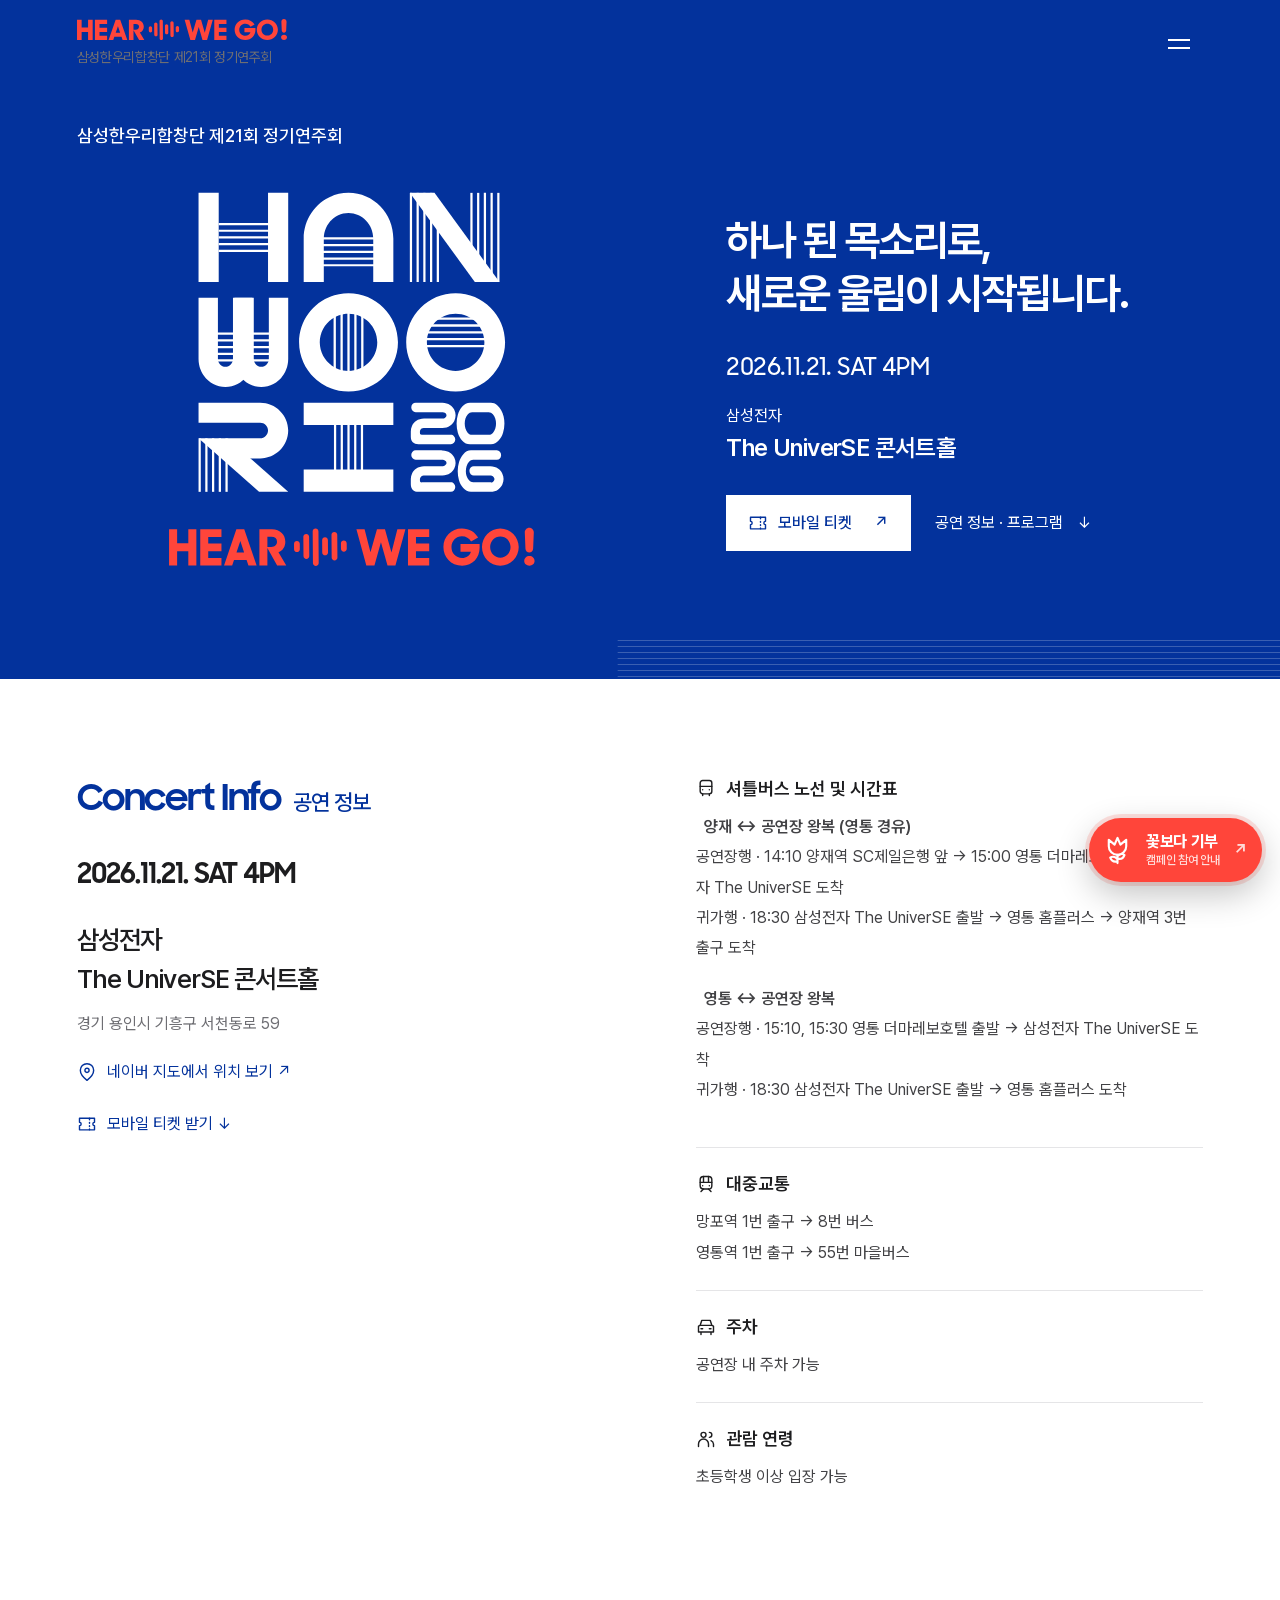
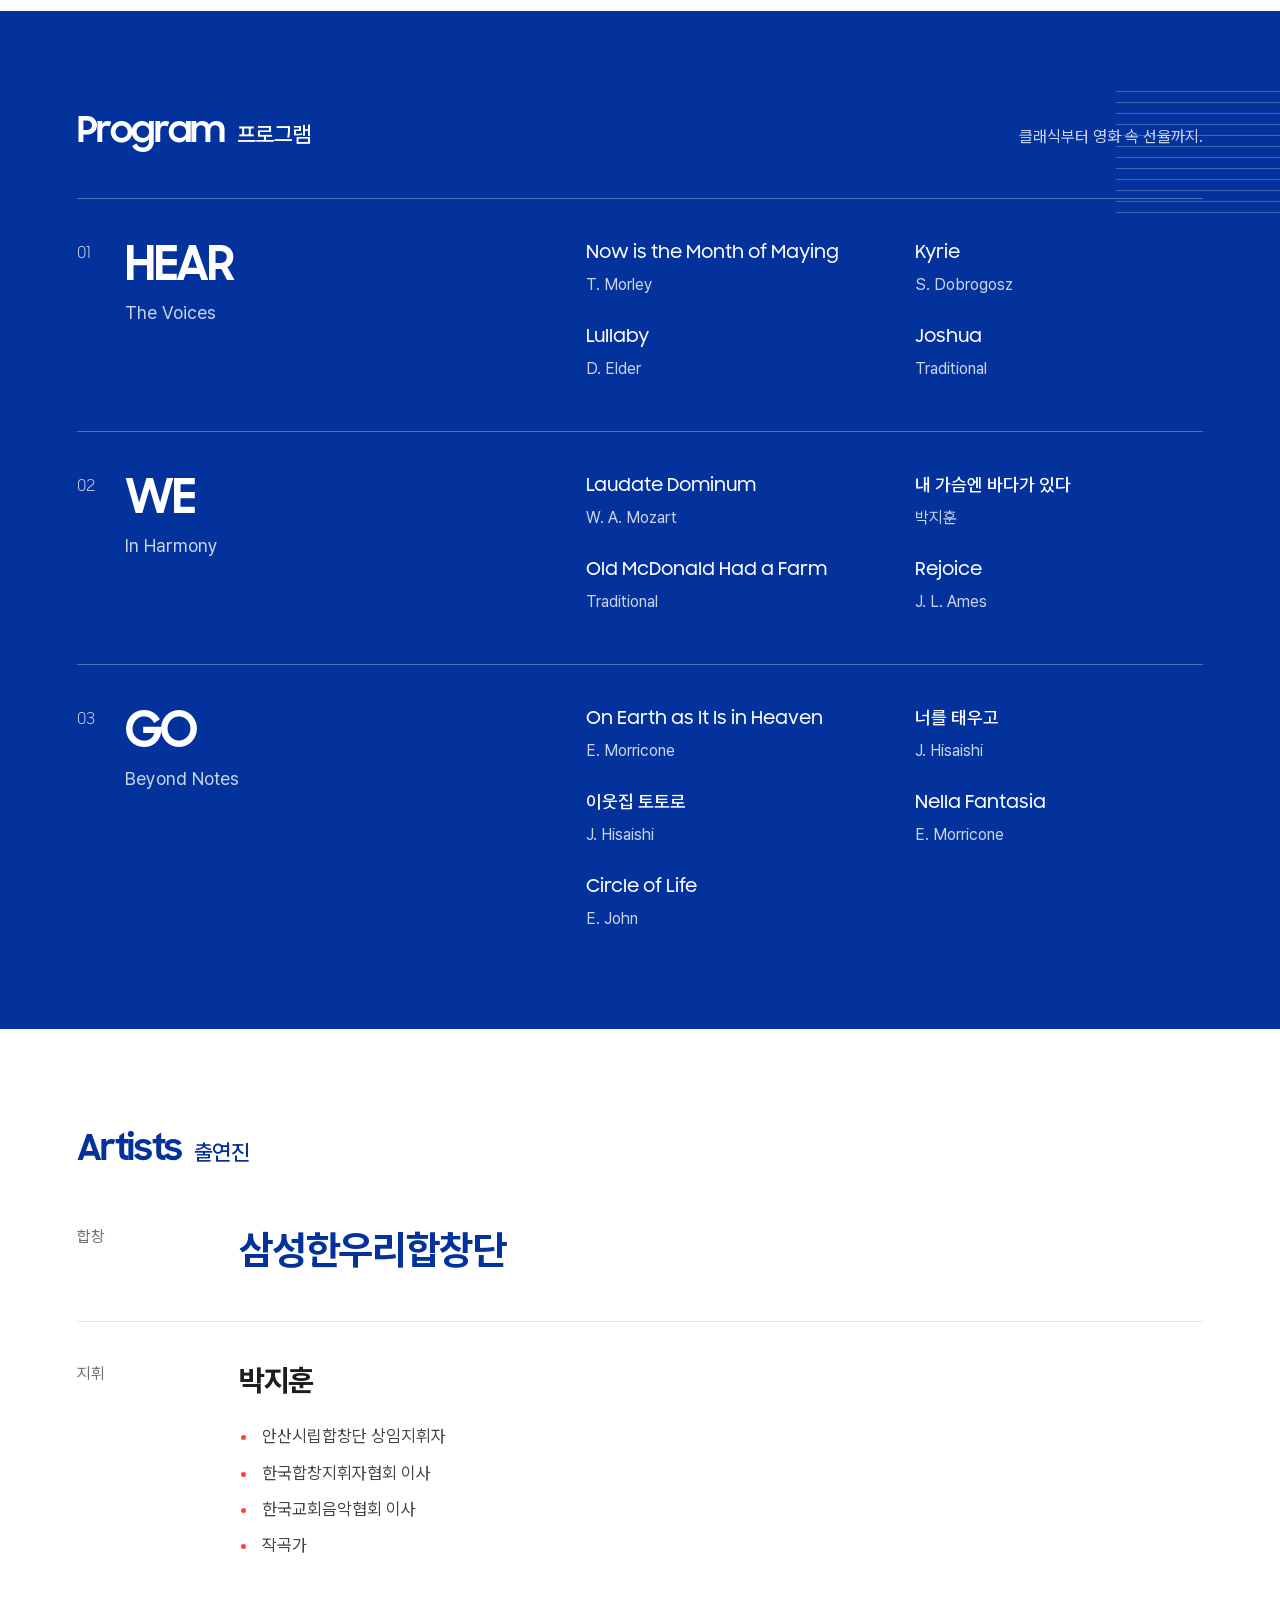
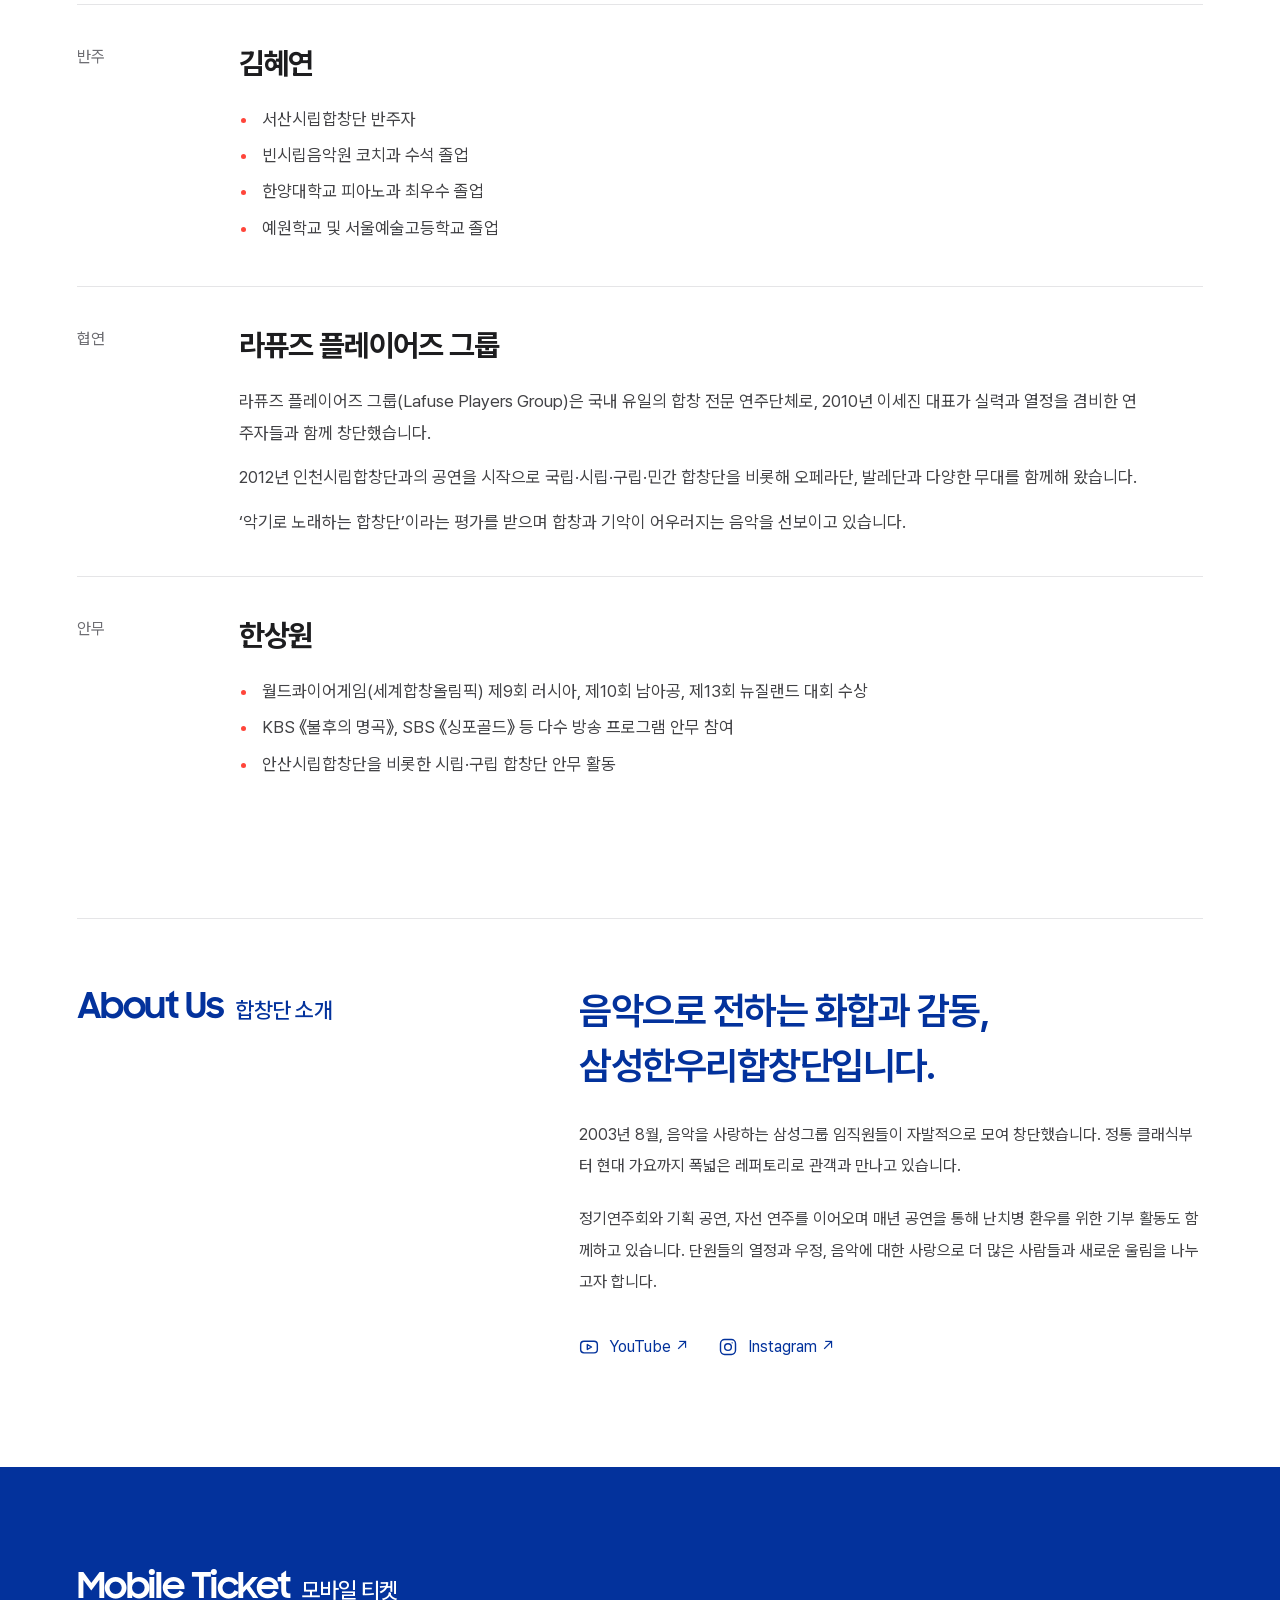
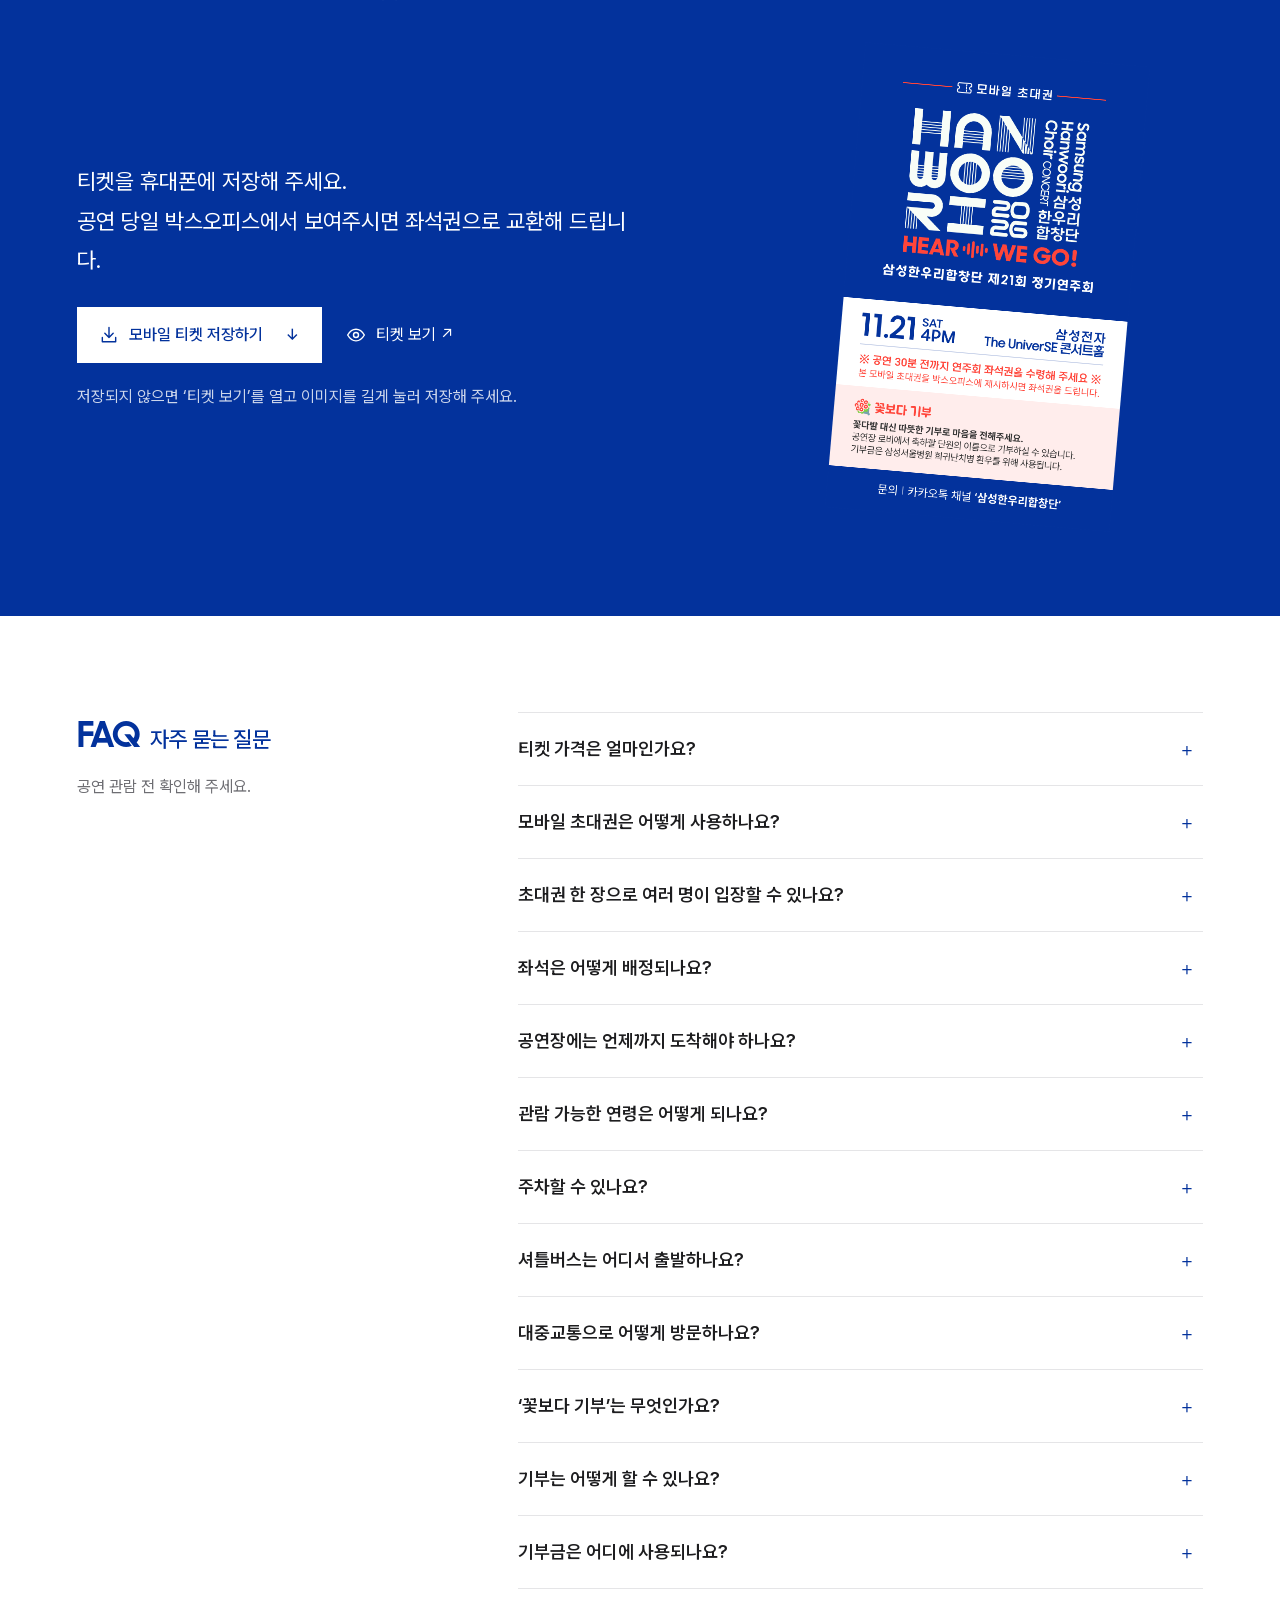
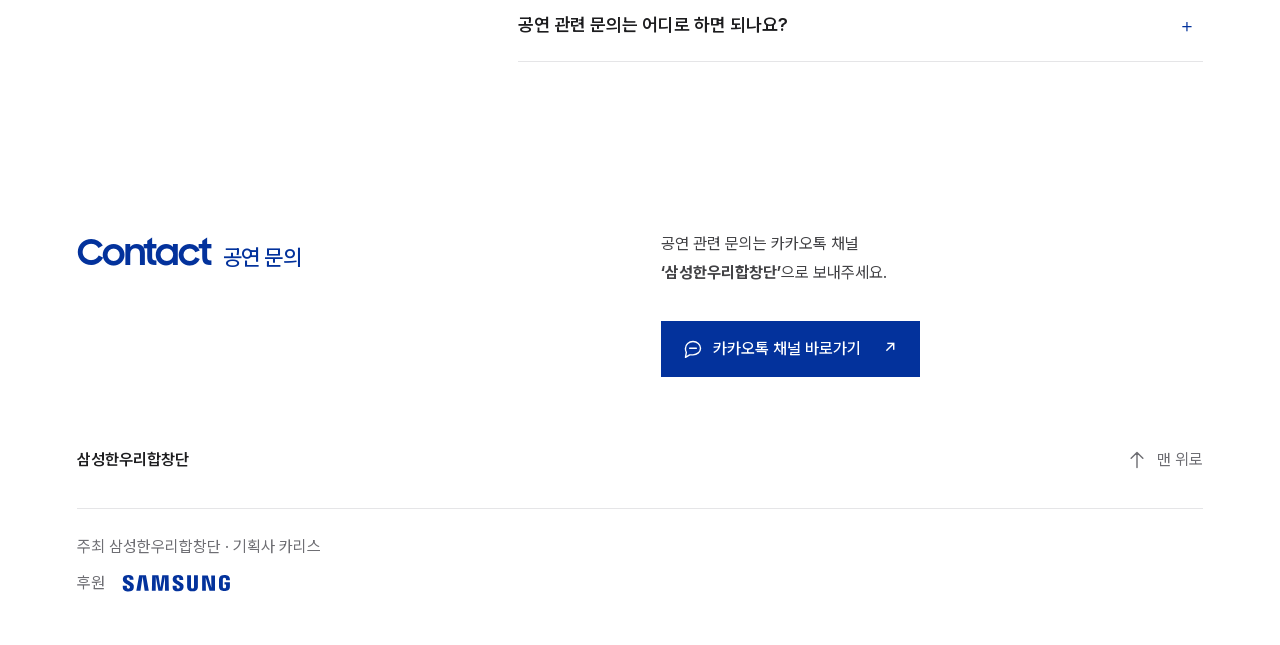
==== commit f6666f34: "Publish concert shuttle routes and timetable" ====
--- a/index.html
+++ b/index.html
@@ -5,11 +5,20 @@
 <header class="header"><a class="concert-brand" href="#home" aria-label="HEAR WE GO! 공연 첫 화면"><img class="header-logo" src="assets/hear-we-go-logo.svg" alt="HEAR WE GO!" width="351" height="37"><span>삼성한우리합창단 제21회 정기연주회</span></a><button class="menu-toggle" type="button" aria-label="메뉴 열기" aria-controls="concert-menu" aria-expanded="false"><span></span><span></span></button><nav id="concert-menu" class="concert-menu" aria-label="공연 메뉴" hidden><a href="#visit">공연 정보 <span aria-hidden="true">↗</span></a><a href="#program">프로그램 <span aria-hidden="true">↗</span></a><a href="#artists">출연진 <span aria-hidden="true">↗</span></a><a href="#about">합창단 소개 <span aria-hidden="true">↗</span></a><a href="#mobile-ticket">모바일 티켓 <span aria-hidden="true">↗</span></a><a href="#ticket">공연 문의 <span aria-hidden="true">↗</span></a></nav></header><div class="menu-backdrop" hidden></div>
 <main>
 <section id="home" class="poster-landing" aria-label="삼성한우리합창단 제21회 정기연주회"><div class="landing-inner"><h1 class="visually-hidden">삼성한우리합창단 제21회 정기연주회 HEAR WE GO!</h1><p class="landing-concert-name">삼성한우리합창단 제21회 정기연주회</p><div class="landing-scene"><img class="landing-logo" src="assets/concert-logo-animated.svg" alt="HAN WOORI 2026 · HEAR WE GO!" width="390" height="385" fetchpriority="high"><div class="landing-copy"><p class="landing-invitation">하나 된 목소리로,<br>새로운 울림이 시작됩니다.</p><div class="landing-event"><p class="landing-date"><time datetime="2026-11-21T16:00:00+09:00">2026.11.21. SAT 4PM</time></p><p class="landing-venue">삼성전자<strong>The UniverSE 콘서트홀</strong></p></div><div class="landing-actions"><a class="button landing-ticket" href="#mobile-ticket"><span class="cta-label"><svg class="ui-icon" viewBox="0 0 24 24" fill="none" stroke="currentColor" stroke-width="1.7" stroke-linecap="round" stroke-linejoin="round" aria-hidden="true"><path d="M3 5h18v5a2 2 0 0 0 0 4v5H3v-5a2 2 0 0 0 0-4V5Z"/><path d="M15 5v2m0 3v1m0 3v1m0 3v1"/></svg>모바일 티켓</span><span aria-hidden="true">↗</span></a><a class="poster-scroll" href="#visit"><span class="cta-label"><svg class="ui-icon" viewBox="0 0 24 24" width="20" height="20" fill="none" stroke="currentColor" stroke-width="1.7" stroke-linecap="round" stroke-linejoin="round" aria-hidden="true" focusable="false"><circle cx="12" cy="12" r="9"/><path d="M12 11v6m0-10h.01"/></svg>공연 정보 · 프로그램</span><span aria-hidden="true">↓</span></a></div></div></div></div><div class="hero-rhythm" aria-hidden="true"></div></section>
-<section id="visit" class="visit section"><div class="section-inner"><div><h2><span class="heading-en" lang="en">Concert Info</span> <span class="heading-ko">공연 정보</span></h2><div class="concert-summary"><p class="summary-date"><time datetime="2026-11-21T16:00:00+09:00">2026.11.21. SAT 4PM</time></p><p class="venue-name">삼성전자<br>The UniverSE 콘서트홀</p><p class="muted">경기 용인시 기흥구 서천동로 59</p><a class="map-link" href="https://map.naver.com/p/search/%EA%B2%BD%EA%B8%B0%20%EC%9A%A9%EC%9D%B8%EC%8B%9C%20%EA%B8%B0%ED%9D%A5%EA%B5%AC%20%EC%84%9C%EC%B2%9C%EB%8F%99%EB%A1%9C%2059" target="_blank" rel="noopener noreferrer"><span class="cta-label"><svg class="ui-icon" viewBox="0 0 24 24" width="20" height="20" fill="none" stroke="currentColor" stroke-width="1.7" stroke-linecap="round" stroke-linejoin="round" aria-hidden="true" focusable="false"><path d="M20 10c0 6-8 12-8 12S4 16 4 10a8 8 0 1 1 16 0Z"/><circle cx="12" cy="10" r="2.5"/></svg>네이버 지도에서 위치 보기 ↗</span></a><a class="ticket-shortcut" href="#mobile-ticket"><span class="cta-label"><svg class="ui-icon" viewBox="0 0 24 24" width="20" height="20" fill="none" stroke="currentColor" stroke-width="1.7" stroke-linecap="round" stroke-linejoin="round" aria-hidden="true" focusable="false"><path d="M3 5h18v5a2 2 0 0 0 0 4v5H3v-5a2 2 0 0 0 0-4V5Z"/><path d="M15 5v2m0 3v1m0 3v1m0 3v1"/></svg>모바일 티켓 받기 ↓</span></a></div></div><div class="visit-details"><dl><div><dt><svg class="ui-icon" viewBox="0 0 24 24" width="20" height="20" fill="none" stroke="currentColor" stroke-width="1.7" stroke-linecap="round" stroke-linejoin="round" aria-hidden="true" focusable="false"><rect x="5" y="3" width="14" height="16" rx="3"/><path d="M5 10h14M8 19v2m8-2v2M8 14h.01M16 14h.01"/></svg>셔틀버스</dt><dd>양재역 9번 출구 <strong>14:00</strong><br>영통역 1번 출구 <strong>15:00 · 15:30</strong></dd></div><div><dt><svg class="ui-icon" viewBox="0 0 24 24" width="20" height="20" fill="none" stroke="currentColor" stroke-width="1.7" stroke-linecap="round" stroke-linejoin="round" aria-hidden="true" focusable="false"><rect x="5" y="3" width="14" height="15" rx="4"/><path d="M5 10h14M9 3v7m6 0V3M8 14h.01M16 14h.01M9 18l-3 3m9-3 3 3"/></svg>대중교통</dt><dd>망포역 1번 출구 → 8번 버스<br>영통역 1번 출구 → 55번 마을버스</dd></div><div><dt><svg class="ui-icon" viewBox="0 0 24 24" width="20" height="20" fill="none" stroke="currentColor" stroke-width="1.7" stroke-linecap="round" stroke-linejoin="round" aria-hidden="true" focusable="false"><path d="m5 10 2-6h10l2 6M3 11l2-1h14l2 1v7H3zM6 18v3m12-3v3M6 14h2m8 0h2"/></svg>주차</dt><dd>공연장 내 주차 가능</dd></div><div><dt><svg class="ui-icon" viewBox="0 0 24 24" width="20" height="20" fill="none" stroke="currentColor" stroke-width="1.7" stroke-linecap="round" stroke-linejoin="round" aria-hidden="true" focusable="false"><circle cx="9" cy="7" r="3"/><path d="M3 21v-3a6 6 0 0 1 12 0v3M16 4a3 3 0 0 1 0 6m2 4a5 5 0 0 1 3 4v3"/></svg>관람 연령</dt><dd>초등학생 이상 입장 가능</dd></div></dl></div></div></section>
+<section id="visit" class="visit section"><div class="section-inner"><div><h2><span class="heading-en" lang="en">Concert Info</span> <span class="heading-ko">공연 정보</span></h2><div class="concert-summary"><p class="summary-date"><time datetime="2026-11-21T16:00:00+09:00">2026.11.21. SAT 4PM</time></p><p class="venue-name">삼성전자<br>The UniverSE 콘서트홀</p><p class="muted">경기 용인시 기흥구 서천동로 59</p><a class="map-link" href="https://map.naver.com/p/search/%EA%B2%BD%EA%B8%B0%20%EC%9A%A9%EC%9D%B8%EC%8B%9C%20%EA%B8%B0%ED%9D%A5%EA%B5%AC%20%EC%84%9C%EC%B2%9C%EB%8F%99%EB%A1%9C%2059" target="_blank" rel="noopener noreferrer"><span class="cta-label"><svg class="ui-icon" viewBox="0 0 24 24" width="20" height="20" fill="none" stroke="currentColor" stroke-width="1.7" stroke-linecap="round" stroke-linejoin="round" aria-hidden="true" focusable="false"><path d="M20 10c0 6-8 12-8 12S4 16 4 10a8 8 0 1 1 16 0Z"/><circle cx="12" cy="10" r="2.5"/></svg>네이버 지도에서 위치 보기 ↗</span></a><a class="ticket-shortcut" href="#mobile-ticket"><span class="cta-label"><svg class="ui-icon" viewBox="0 0 24 24" width="20" height="20" fill="none" stroke="currentColor" stroke-width="1.7" stroke-linecap="round" stroke-linejoin="round" aria-hidden="true" focusable="false"><path d="M3 5h18v5a2 2 0 0 0 0 4v5H3v-5a2 2 0 0 0 0-4V5Z"/><path d="M15 5v2m0 3v1m0 3v1m0 3v1"/></svg>모바일 티켓 받기 ↓</span></a></div></div><div class="visit-details"><dl><div><dt><svg class="ui-icon" viewBox="0 0 24 24" width="20" height="20" fill="none" stroke="currentColor" stroke-width="1.7" stroke-linecap="round" stroke-linejoin="round" aria-hidden="true" focusable="false"><rect x="5" y="3" width="14" height="16" rx="3"/><path d="M5 10h14M8 19v2m8-2v2M8 14h.01M16 14h.01"/></svg>셔틀버스 노선 및 시간표</dt><dd id="shuttle-schedule">
+  <p><strong>양재 ↔ 공연장 왕복 (영통 경유)</strong><br>
+    공연장행 · <time datetime="14:10">14:10</time> 양재역 SC제일은행 앞 → <time datetime="15:00">15:00</time> 영통 더마레보호텔 → 삼성전자 The UniverSE 도착<br>
+    귀가행 · <time datetime="18:30">18:30</time> 삼성전자 The UniverSE 출발 → 영통 홈플러스 → 양재역 3번 출구 도착
+  </p>
+  <p><strong>영통 ↔ 공연장 왕복</strong><br>
+    공연장행 · <time datetime="15:10">15:10</time>, <time datetime="15:30">15:30</time> 영통 더마레보호텔 출발 → 삼성전자 The UniverSE 도착<br>
+    귀가행 · <time datetime="18:30">18:30</time> 삼성전자 The UniverSE 출발 → 영통 홈플러스 도착
+  </p>
+</dd></div><div><dt><svg class="ui-icon" viewBox="0 0 24 24" width="20" height="20" fill="none" stroke="currentColor" stroke-width="1.7" stroke-linecap="round" stroke-linejoin="round" aria-hidden="true" focusable="false"><rect x="5" y="3" width="14" height="15" rx="4"/><path d="M5 10h14M9 3v7m6 0V3M8 14h.01M16 14h.01M9 18l-3 3m9-3 3 3"/></svg>대중교통</dt><dd>망포역 1번 출구 → 8번 버스<br>영통역 1번 출구 → 55번 마을버스</dd></div><div><dt><svg class="ui-icon" viewBox="0 0 24 24" width="20" height="20" fill="none" stroke="currentColor" stroke-width="1.7" stroke-linecap="round" stroke-linejoin="round" aria-hidden="true" focusable="false"><path d="m5 10 2-6h10l2 6M3 11l2-1h14l2 1v7H3zM6 18v3m12-3v3M6 14h2m8 0h2"/></svg>주차</dt><dd>공연장 내 주차 가능</dd></div><div><dt><svg class="ui-icon" viewBox="0 0 24 24" width="20" height="20" fill="none" stroke="currentColor" stroke-width="1.7" stroke-linecap="round" stroke-linejoin="round" aria-hidden="true" focusable="false"><circle cx="9" cy="7" r="3"/><path d="M3 21v-3a6 6 0 0 1 12 0v3M16 4a3 3 0 0 1 0 6m2 4a5 5 0 0 1 3 4v3"/></svg>관람 연령</dt><dd>초등학생 이상 입장 가능</dd></div></dl></div></div></section>
 <section id="program" class="program section"><div class="section-inner"><div class="section-heading" data-reveal><div><h2><span class="heading-en" lang="en">Program</span> <span class="heading-ko">프로그램</span></h2></div><p>클래식부터 영화 속 선율까지.</p></div><div class="program-grid"><article data-reveal class="program-group" aria-labelledby="stage-01"><div class="stage-heading"><span class="stage-number" aria-label="Stage 1">01</span><h3 id="stage-01" class="stage-title" lang="en">HEAR</h3><p class="stage-subtitle" lang="en">The Voices</p></div><ul><li><span>Now is the Month of Maying</span><small>T. Morley</small></li><li><span>Kyrie</span><small>S. Dobrogosz</small></li><li><span>Lullaby</span><small>D. Elder</small></li><li><span>Joshua</span><small>Traditional</small></li></ul></article><article data-reveal class="program-group" aria-labelledby="stage-02"><div class="stage-heading"><span class="stage-number" aria-label="Stage 2">02</span><h3 id="stage-02" class="stage-title" lang="en">WE</h3><p class="stage-subtitle" lang="en">In Harmony</p></div><ul><li><span>Laudate Dominum</span><small>W. A. Mozart</small></li><li><span>내 가슴엔 바다가 있다</span><small>박지훈</small></li><li><span>Old McDonald Had a Farm</span><small>Traditional</small></li><li><span>Rejoice</span><small>J. L. Ames</small></li></ul></article><article data-reveal class="program-group" aria-labelledby="stage-03"><div class="stage-heading"><span class="stage-number" aria-label="Stage 3">03</span><h3 id="stage-03" class="stage-title" lang="en">GO</h3><p class="stage-subtitle" lang="en">Beyond Notes</p></div><ul><li><span>On Earth as It Is in Heaven</span><small>E. Morricone</small></li><li><span>너를 태우고</span><small>J. Hisaishi</small></li><li><span>이웃집 토토로</span><small>J. Hisaishi</small></li><li><span>Nella Fantasia</span><small>E. Morricone</small></li><li><span>Circle of Life</span><small>E. John</small></li></ul></article></div></div></section>
 <section id="artists" class="artists section" aria-labelledby="artists-heading"><div class="section-inner"><div class="section-heading" data-reveal><div><h2 id="artists-heading"><span class="heading-en" lang="en">Artists</span> <span class="heading-ko">출연진</span></h2></div></div><div class="artist-grid"><article data-reveal class="artist-card artist-choir"><p class="artist-role">합창</p><div class="artist-content"><h3>삼성한우리합창단</h3></div></article><article data-reveal class="artist-card"><p class="artist-role">지휘</p><div class="artist-content"><h3>박지훈</h3><ul class="artist-bio"><li>안산시립합창단 상임지휘자</li><li>한국합창지휘자협회 이사</li><li>한국교회음악협회 이사</li><li>작곡가</li></ul></div></article><article data-reveal class="artist-card"><p class="artist-role">반주</p><div class="artist-content"><h3>김혜연</h3><ul class="artist-bio"><li>서산시립합창단 반주자</li><li>빈시립음악원 코치과 수석 졸업</li><li>한양대학교 피아노과 최우수 졸업</li><li>예원학교 및 서울예술고등학교 졸업</li></ul></div></article><article data-reveal class="artist-card"><p class="artist-role">협연</p><div class="artist-content"><h3>라퓨즈 플레이어즈 그룹</h3><div class="artist-bio"><p>라퓨즈 플레이어즈 그룹(Lafuse Players Group)은 국내 유일의 합창 전문 연주단체로, 2010년 이세진 대표가 실력과 열정을 겸비한 연주자들과 함께 창단했습니다.</p><p>2012년 인천시립합창단과의 공연을 시작으로 국립·시립·구립·민간 합창단을 비롯해 오페라단, 발레단과 다양한 무대를 함께해 왔습니다.</p><p>‘악기로 노래하는 합창단’이라는 평가를 받으며 합창과 기악이 어우러지는 음악을 선보이고 있습니다.</p></div></div></article><article data-reveal class="artist-card"><p class="artist-role">안무</p><div class="artist-content"><h3>한상원</h3><ul class="artist-bio"><li>월드콰이어게임(세계합창올림픽) 제9회 러시아, 제10회 남아공, 제13회 뉴질랜드 대회 수상</li><li>KBS 《불후의 명곡》, SBS 《싱포골드》 등 다수 방송 프로그램 안무 참여</li><li>안산시립합창단을 비롯한 시립·구립 합창단 안무 활동</li></ul></div></article></div></div></section>
 <section id="about" class="about section"><div class="section-inner"><div><h2><span class="heading-en" lang="en">About Us</span> <span class="heading-ko">합창단 소개</span></h2></div><div class="about-copy"><p class="lead" data-reveal>음악으로 전하는 화합과 감동,<br>삼성한우리합창단입니다.</p><p>2003년 8월, 음악을 사랑하는 삼성그룹 임직원들이 자발적으로 모여 창단했습니다. 정통 클래식부터 현대 가요까지 폭넓은 레퍼토리로 관객과 만나고 있습니다.</p><p>정기연주회와 기획 공연, 자선 연주를 이어오며 매년 공연을 통해 난치병 환우를 위한 기부 활동도 함께하고 있습니다. 단원들의 열정과 우정, 음악에 대한 사랑으로 더 많은 사람들과 새로운 울림을 나누고자 합니다.</p><div class="social-links"><a href="https://www.youtube.com/@samsunghanwoori" target="_blank" rel="noopener noreferrer"><span class="cta-label"><svg class="ui-icon" viewBox="0 0 24 24" width="20" height="20" fill="none" stroke="currentColor" stroke-width="1.7" stroke-linecap="round" stroke-linejoin="round" aria-hidden="true" focusable="false"><rect x="2" y="5" width="20" height="14" rx="4"/><path d="m10 9 5 3-5 3V9Z"/></svg>YouTube ↗</span></a><a href="https://www.instagram.com/samsung_hanwoori/" target="_blank" rel="noopener noreferrer"><span class="cta-label"><svg class="ui-icon" viewBox="0 0 24 24" width="20" height="20" fill="none" stroke="currentColor" stroke-width="1.7" stroke-linecap="round" stroke-linejoin="round" aria-hidden="true" focusable="false"><rect x="3" y="3" width="18" height="18" rx="5"/><circle cx="12" cy="12" r="4"/><path d="M17 7h.01"/></svg>Instagram ↗</span></a></div></div></div></section>
 <section id="mobile-ticket" class="mobile-ticket section" aria-labelledby="mobile-ticket-heading"><div class="section-inner"><div class="section-heading" data-reveal><div><h2 id="mobile-ticket-heading"><span class="heading-en" lang="en">Mobile Ticket</span> <span class="heading-ko">모바일 티켓</span></h2></div></div><div class="ticket-feature"><div class="ticket-feature-copy"><p class="mobile-ticket-intro">티켓을 휴대폰에 저장해 주세요.<br>공연 당일 박스오피스에서 보여주시면 좌석권으로 교환해 드립니다.</p><div class="mobile-ticket-actions"><a class="button ticket-download" href="assets/mobile-ticket.png?v=20261118" download="삼성한우리합창단_제21회_모바일초대권.png"><span class="cta-label"><svg class="ui-icon" viewBox="0 0 24 24" width="20" height="20" fill="none" stroke="currentColor" stroke-width="1.7" stroke-linecap="round" stroke-linejoin="round" aria-hidden="true" focusable="false"><path d="M12 3v12m-5-5 5 5 5-5M4 15v5h16v-5"/></svg>모바일 티켓 저장하기</span><span aria-hidden="true">↓</span></a><a class="ticket-view" href="ticket.html" target="_blank" rel="noopener noreferrer"><span class="cta-label"><svg class="ui-icon" viewBox="0 0 24 24" width="20" height="20" fill="none" stroke="currentColor" stroke-width="1.7" stroke-linecap="round" stroke-linejoin="round" aria-hidden="true" focusable="false"><path d="M2 12s4-7 10-7 10 7 10 7-4 7-10 7S2 12 2 12Z"/><circle cx="12" cy="12" r="3"/></svg>티켓 보기 ↗</span></a></div><p class="mobile-ticket-note">저장되지 않으면 ‘티켓 보기’를 열고 이미지를 길게 눌러 저장해 주세요.</p></div><a class="ticket-art-link" href="ticket.html" target="_blank" rel="noopener noreferrer" aria-label="모바일 티켓 미리보기"><img class="ticket-art" src="assets/mobile-ticket.png?v=20261118" width="560" height="916" alt="삼성한우리합창단 모바일 초대권" loading="lazy"></a></div></div></section>
 <section id="ticket" class="ticket"><div class="ticket-inner"><h2><span class="heading-en" lang="en">Contact</span> <span class="heading-ko">공연 문의</span></h2><p>공연 관련 문의는 카카오톡 채널<br><strong>‘삼성한우리합창단’</strong>으로 보내주세요.</p><a class="button channel-button" href="https://pf.kakao.com/_vRwKG" target="_blank" rel="noopener noreferrer"><span class="cta-label"><svg class="ui-icon" viewBox="0 0 24 24" width="20" height="20" fill="none" stroke="currentColor" stroke-width="1.7" stroke-linecap="round" stroke-linejoin="round" aria-hidden="true" focusable="false"><path d="M21 11a9 8 0 0 1-9 8H8l-5 3 1-6a8 8 0 0 1-1-5 9 8 0 0 1 18 0Z"/><path d="M8 11h8"/></svg>카카오톡 채널 바로가기</span><span aria-hidden="true">↗</span></a></div></section>
-</main><footer><a class="brand" href="#home">삼성한우리합창단</a><div><p>주최 삼성한우리합창단 · 기획사 카리스</p><p class="sponsor">후원 <img class="samsung-wordmark" src="assets/samsung-wordmark.svg" alt="SAMSUNG" width="80" height="17" loading="lazy"></p></div><a href="#home"><span class="cta-label"><svg class="ui-icon" viewBox="0 0 24 24" width="20" height="20" fill="none" stroke="currentColor" stroke-width="1.7" stroke-linecap="round" stroke-linejoin="round" aria-hidden="true" focusable="false"><path d="M12 21V3m-7 7 7-7 7 7"/></svg>맨 위로</span></a></footer><script src="script.js"></script>
+</main><footer><a class="brand" href="#home">삼성한우리합창단</a><div><p>주최 삼성한우리합창단 · 기획사 카리스</p><p class="sponsor">후원 <img class="samsung-wordmark" src="assets/samsung-wordmark.svg" alt="SAMSUNG" width="80" height="17" loading="lazy"></p></div><a href="#home"><span class="cta-label"><svg class="ui-icon" viewBox="0 0 24 24" width="20" height="20" fill="none" stroke="currentColor" stroke-width="1.7" stroke-linecap="round" stroke-linejoin="round" aria-hidden="true" focusable="false"><path d="M12 21V3m-7 7 7-7 7 7"/></svg>맨 위로</span></a></footer><script src="script.js?v=20261119"></script>
 </body></html>
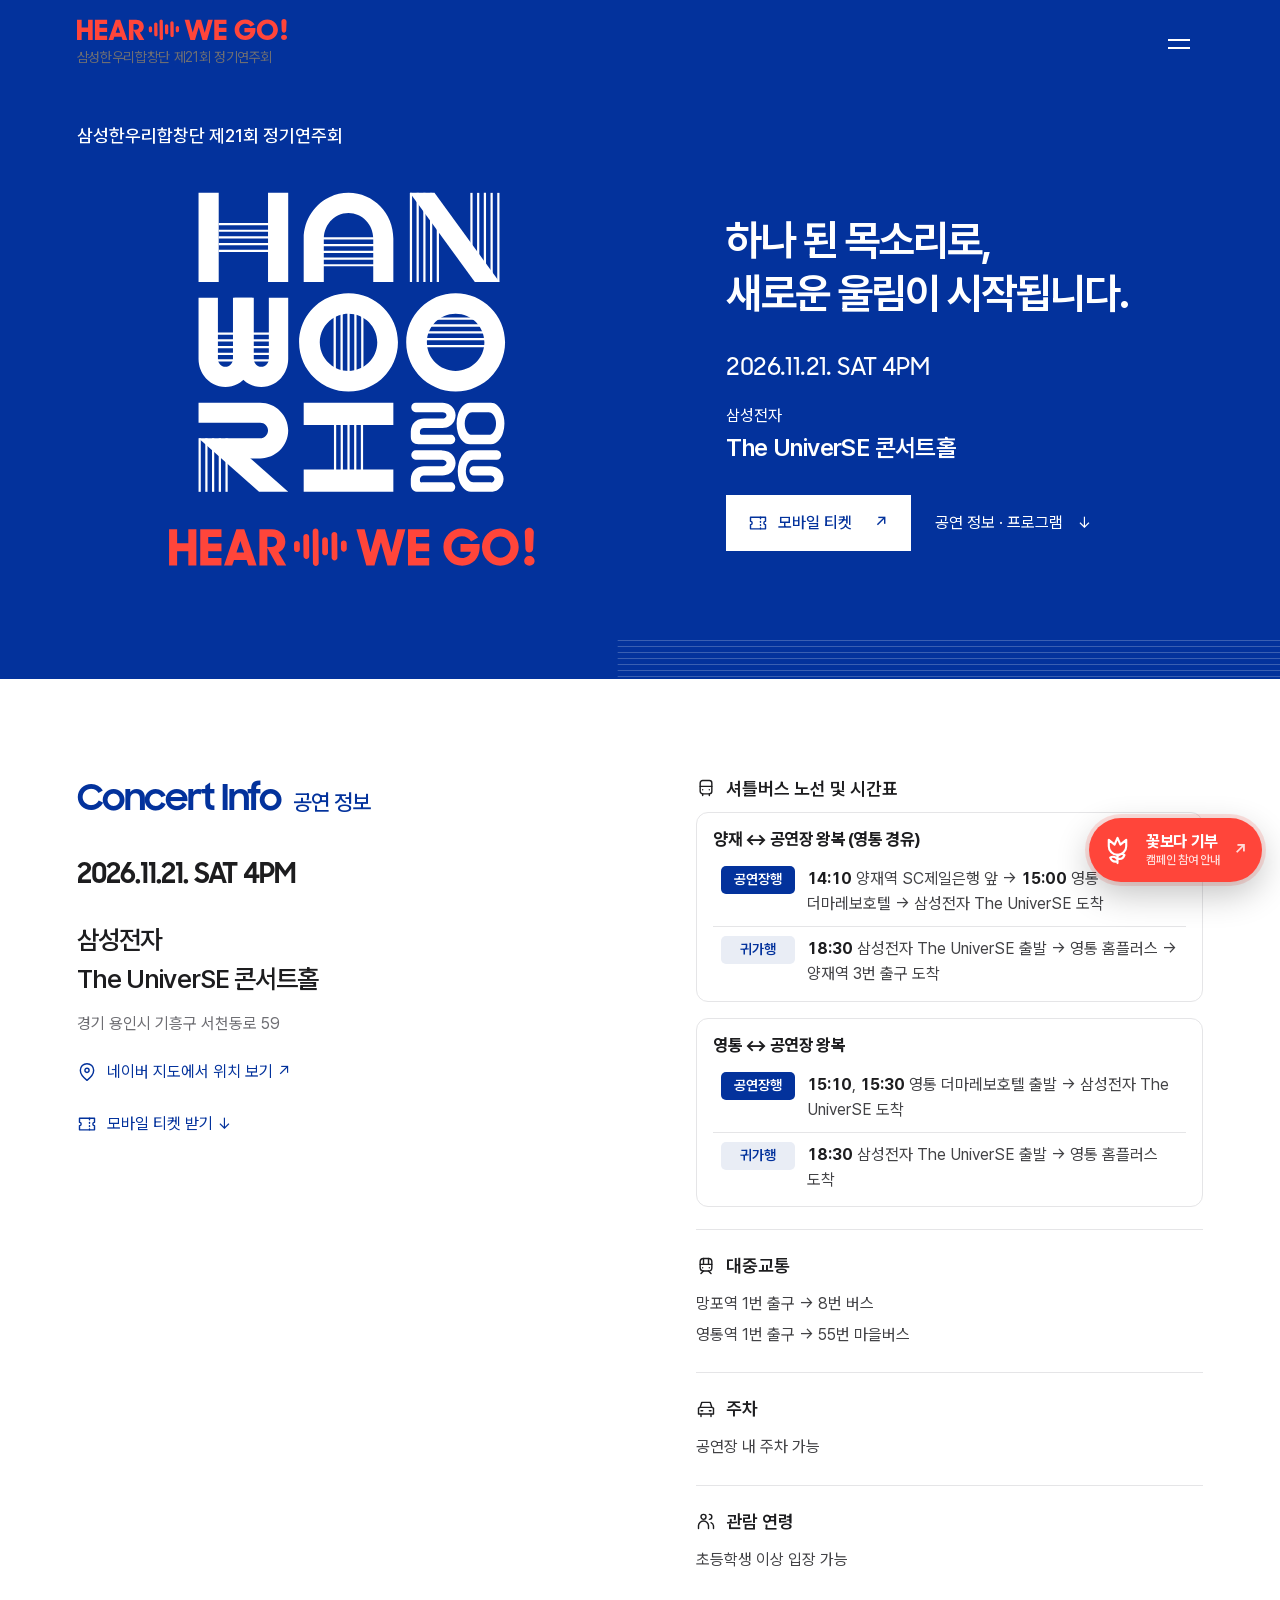
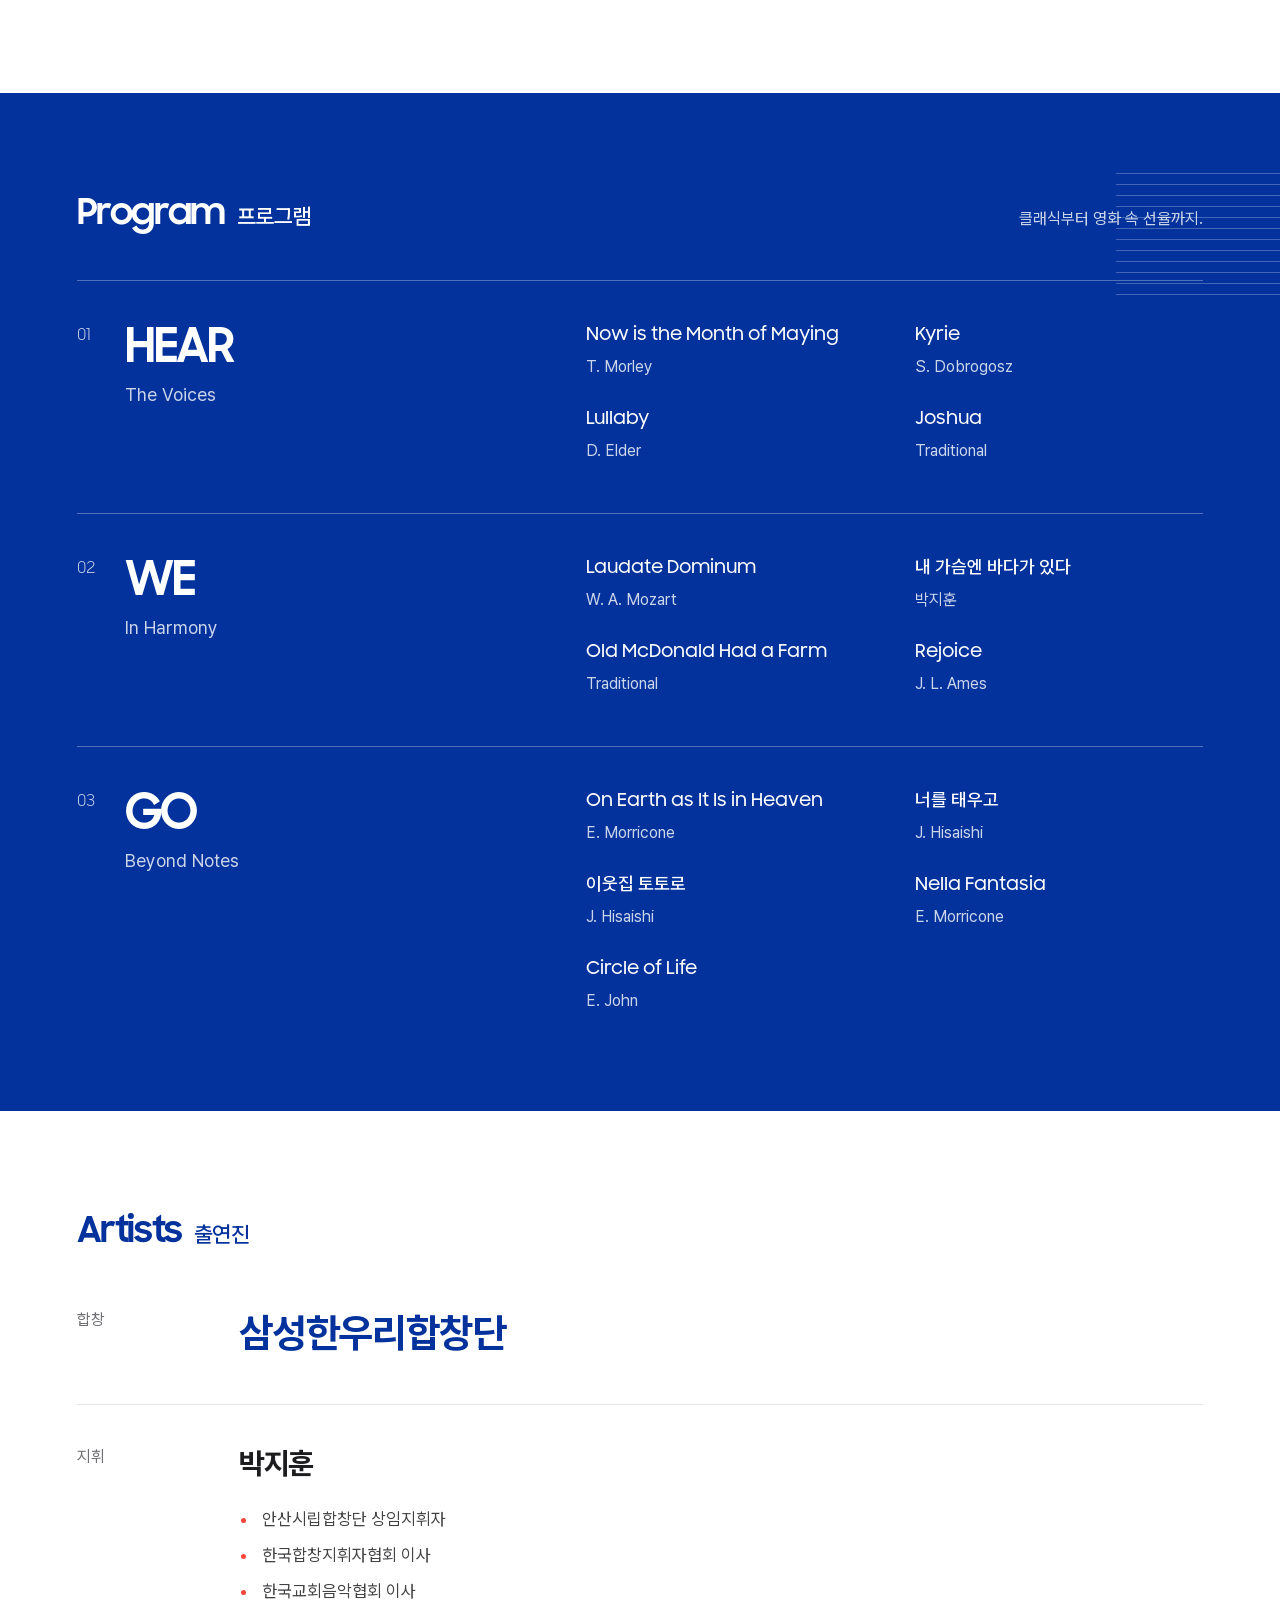
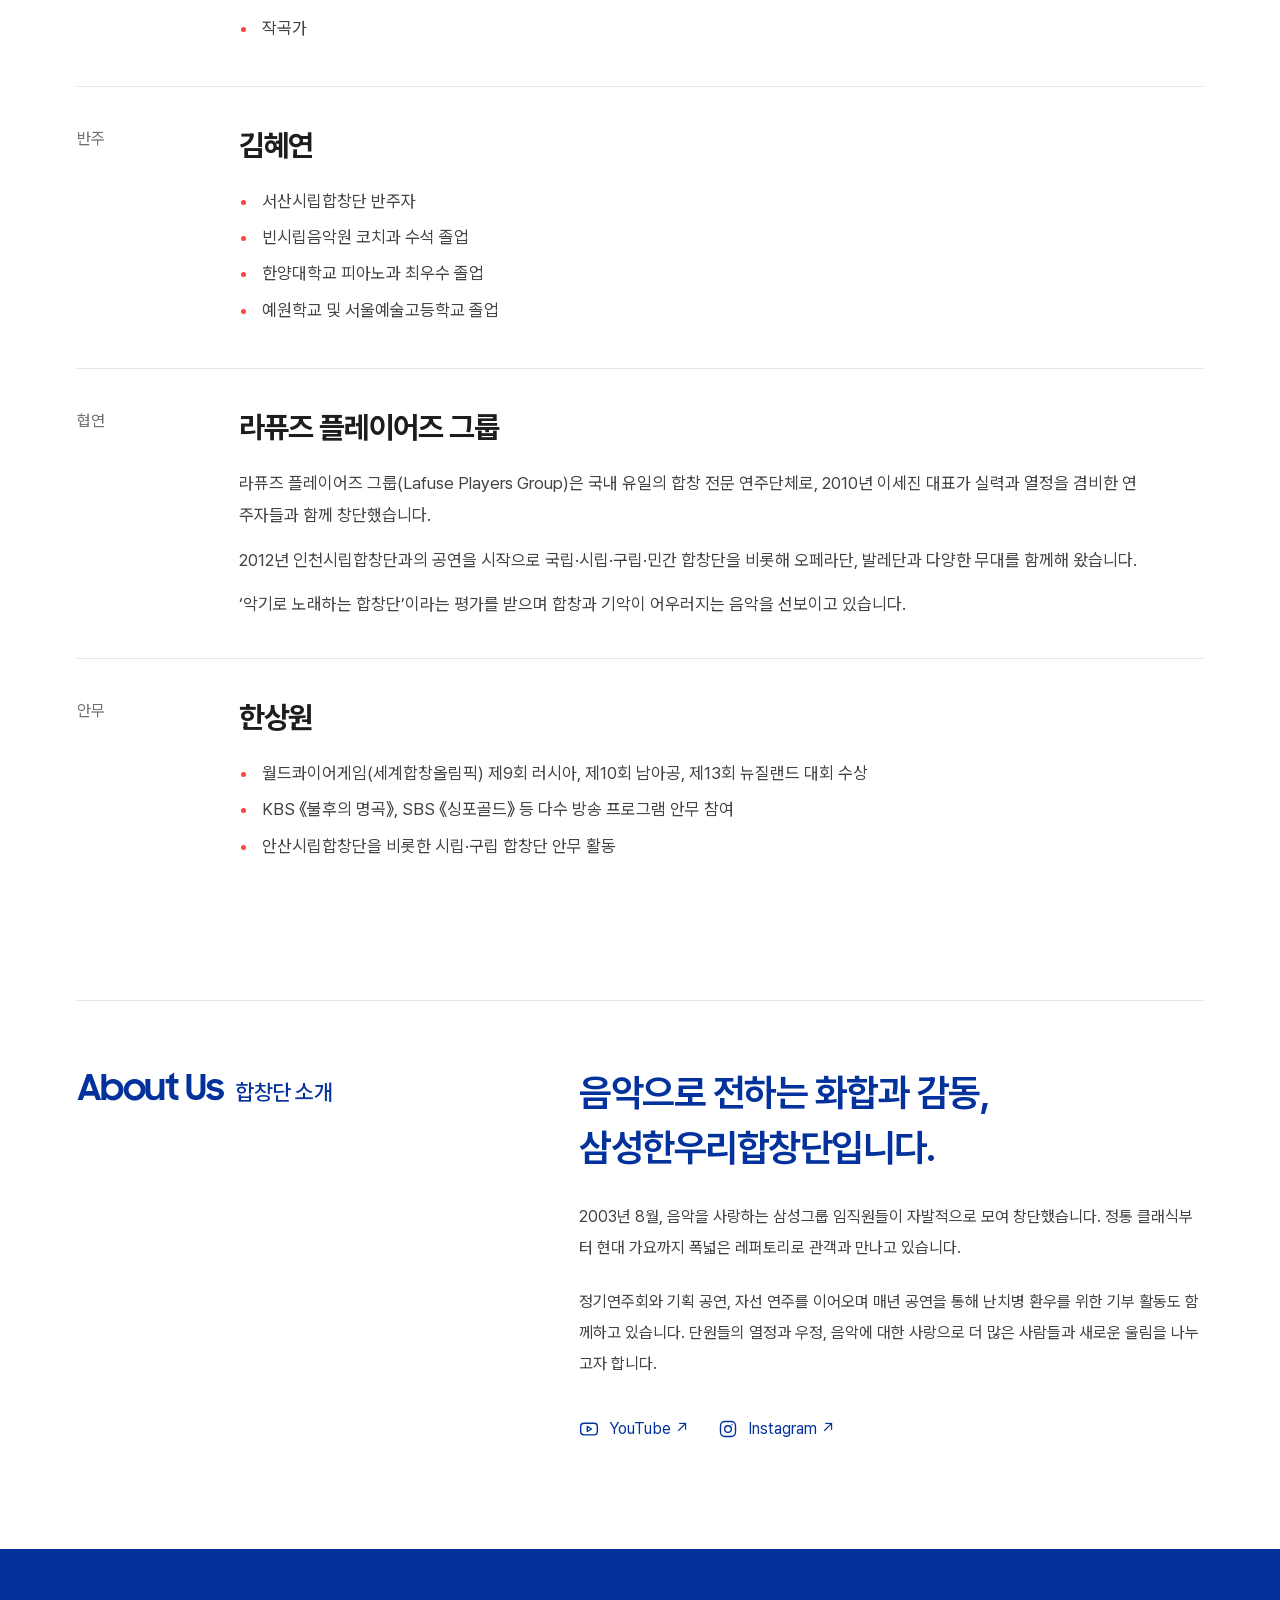
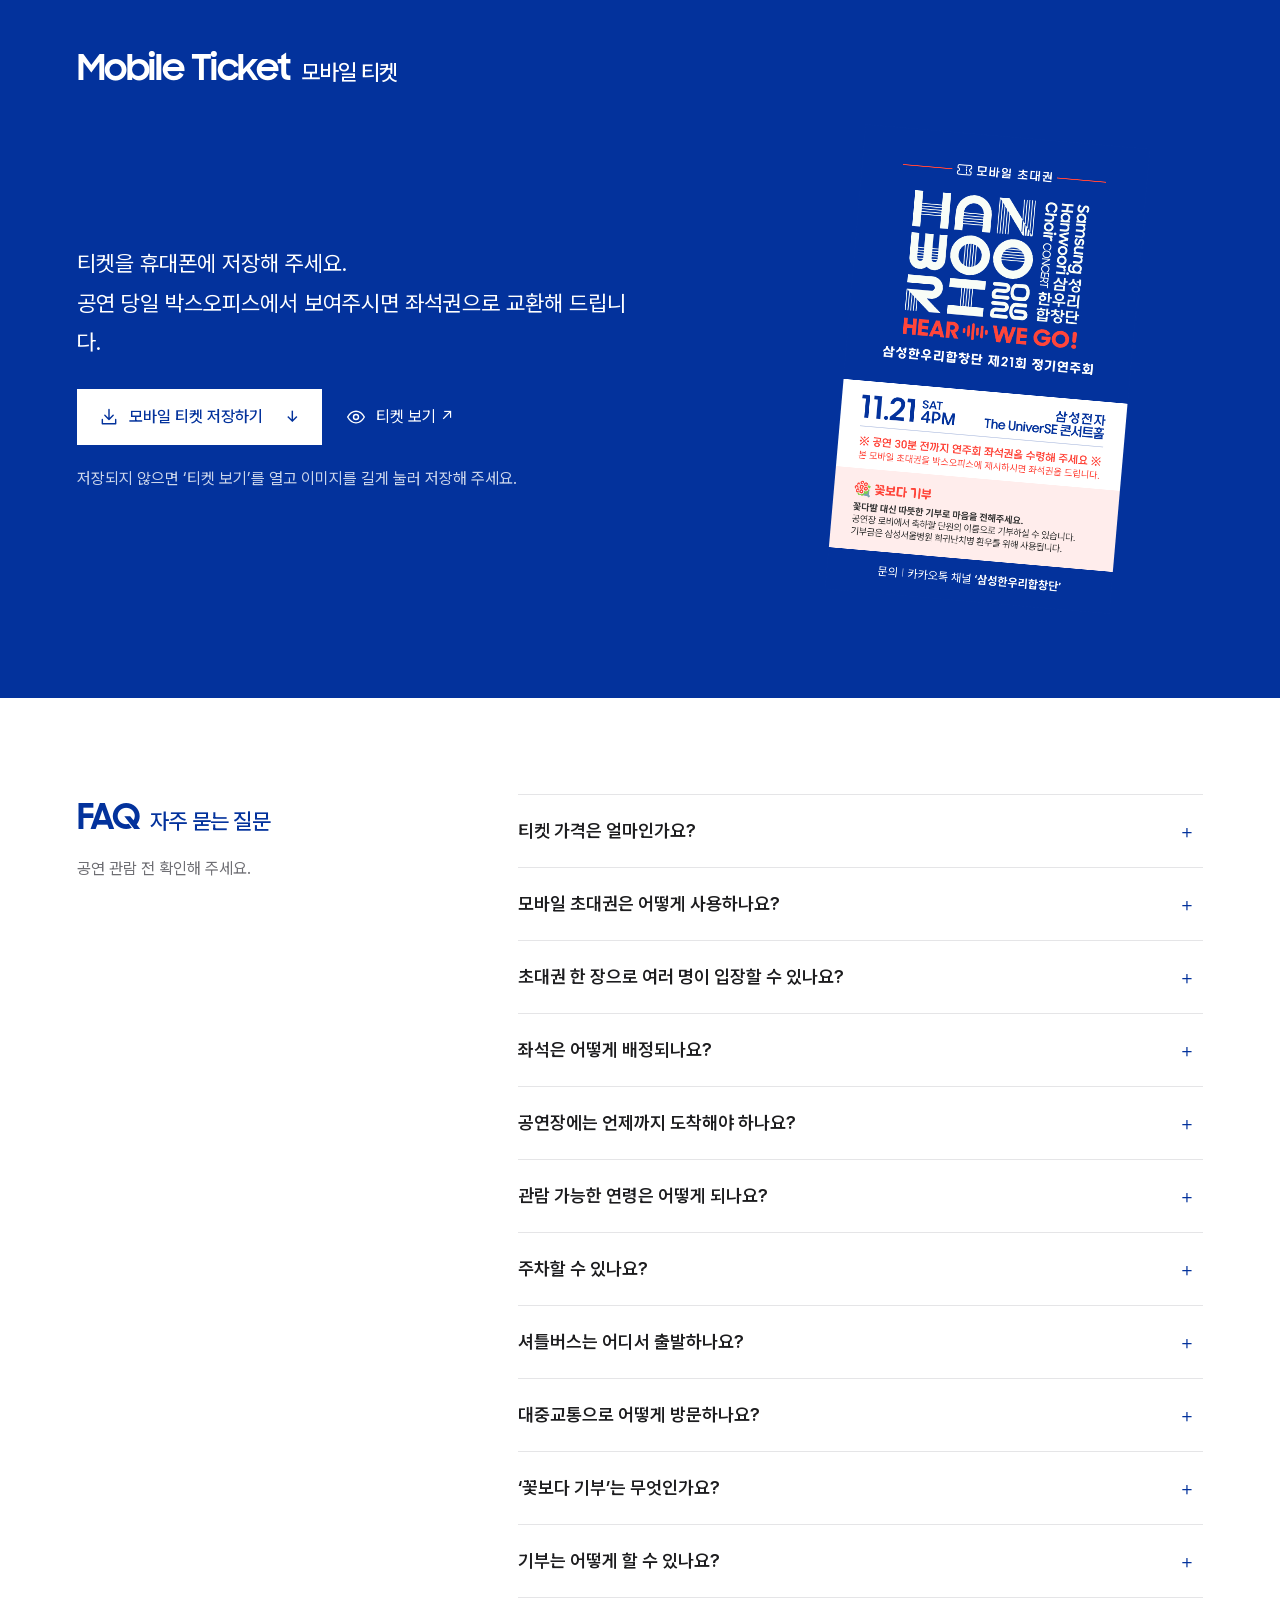
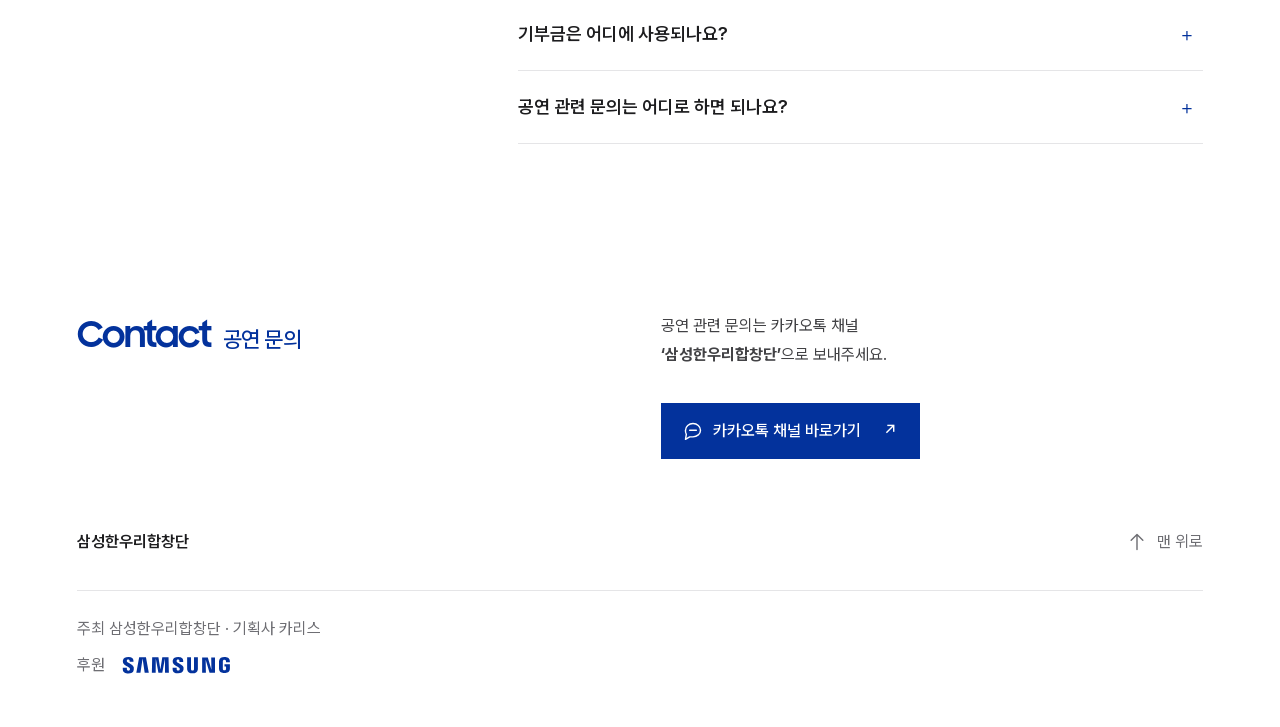
==== commit d4e133ac: "Clarify shuttle directions and align route details" ====
--- a/index.html
+++ b/index.html
@@ -1,19 +1,33 @@
 <!doctype html>
 <html lang="ko">
-<head><meta charset="UTF-8"><meta name="viewport" content="width=device-width, initial-scale=1, viewport-fit=cover"><meta name="theme-color" content="#03329C"><meta name="description" content="삼성한우리합창단 제21회 정기연주회 HEAR WE GO! 2026년 11월 21일 오후 4시, 삼성전자 The UniverSE 콘서트홀."><meta property="og:type" content="website"><meta property="og:locale" content="ko_KR"><meta property="og:site_name" content="삼성한우리합창단"><meta property="og:url" content="https://hanwoori2026.vercel.app/"><meta property="og:title" content="HEAR WE GO! | 삼성한우리합창단 제21회 정기연주회"><meta property="og:description" content="2026.11.21. SAT 4PM · 삼성전자 The UniverSE 콘서트홀"><meta property="og:image" content="https://hanwoori2026.vercel.app/assets/og-image.jpg?v=20261102"><meta property="og:image:secure_url" content="https://hanwoori2026.vercel.app/assets/og-image.jpg?v=20261102"><meta property="og:image:type" content="image/jpeg"><meta property="og:image:width" content="1200"><meta property="og:image:height" content="630"><meta property="og:image:alt" content="삼성한우리합창단 제21회 정기연주회 HEAR WE GO! 2026년 11월 21일 오후 4시"><meta name="twitter:card" content="summary_large_image"><meta name="twitter:title" content="HEAR WE GO! | 삼성한우리합창단 제21회 정기연주회"><meta name="twitter:description" content="2026.11.21. SAT 4PM · The UniverSE 콘서트홀"><meta name="twitter:image" content="https://hanwoori2026.vercel.app/assets/og-image.jpg?v=20261102"><title>HEAR WE GO! | 삼성한우리합창단 제21회 정기연주회</title><link rel="icon" href="assets/favicon.svg" type="image/svg+xml"><link rel="icon" href="assets/favicon.ico" sizes="16x16 32x32 48x48"><link rel="apple-touch-icon" href="assets/apple-touch-icon.png" sizes="180x180"><link rel="stylesheet" href="style.css?v=20261026-2"><script>document.documentElement.classList.add("has-scroll-brand");</script></head>
+<head><meta charset="UTF-8"><meta name="viewport" content="width=device-width, initial-scale=1, viewport-fit=cover"><meta name="theme-color" content="#03329C"><meta name="description" content="삼성한우리합창단 제21회 정기연주회 HEAR WE GO! 2026년 11월 21일 오후 4시, 삼성전자 The UniverSE 콘서트홀."><meta property="og:type" content="website"><meta property="og:locale" content="ko_KR"><meta property="og:site_name" content="삼성한우리합창단"><meta property="og:url" content="https://hanwoori2026.vercel.app/"><meta property="og:title" content="HEAR WE GO! | 삼성한우리합창단 제21회 정기연주회"><meta property="og:description" content="2026.11.21. SAT 4PM · 삼성전자 The UniverSE 콘서트홀"><meta property="og:image" content="https://hanwoori2026.vercel.app/assets/og-image.jpg?v=20261102"><meta property="og:image:secure_url" content="https://hanwoori2026.vercel.app/assets/og-image.jpg?v=20261102"><meta property="og:image:type" content="image/jpeg"><meta property="og:image:width" content="1200"><meta property="og:image:height" content="630"><meta property="og:image:alt" content="삼성한우리합창단 제21회 정기연주회 HEAR WE GO! 2026년 11월 21일 오후 4시"><meta name="twitter:card" content="summary_large_image"><meta name="twitter:title" content="HEAR WE GO! | 삼성한우리합창단 제21회 정기연주회"><meta name="twitter:description" content="2026.11.21. SAT 4PM · The UniverSE 콘서트홀"><meta name="twitter:image" content="https://hanwoori2026.vercel.app/assets/og-image.jpg?v=20261102"><title>HEAR WE GO! | 삼성한우리합창단 제21회 정기연주회</title><link rel="icon" href="assets/favicon.svg" type="image/svg+xml"><link rel="icon" href="assets/favicon.ico" sizes="16x16 32x32 48x48"><link rel="apple-touch-icon" href="assets/apple-touch-icon.png" sizes="180x180"><link rel="stylesheet" href="style.css?v=20261119-shuttle"><script>document.documentElement.classList.add("has-scroll-brand");</script></head>
 <body>
 <header class="header"><a class="concert-brand" href="#home" aria-label="HEAR WE GO! 공연 첫 화면"><img class="header-logo" src="assets/hear-we-go-logo.svg" alt="HEAR WE GO!" width="351" height="37"><span>삼성한우리합창단 제21회 정기연주회</span></a><button class="menu-toggle" type="button" aria-label="메뉴 열기" aria-controls="concert-menu" aria-expanded="false"><span></span><span></span></button><nav id="concert-menu" class="concert-menu" aria-label="공연 메뉴" hidden><a href="#visit">공연 정보 <span aria-hidden="true">↗</span></a><a href="#program">프로그램 <span aria-hidden="true">↗</span></a><a href="#artists">출연진 <span aria-hidden="true">↗</span></a><a href="#about">합창단 소개 <span aria-hidden="true">↗</span></a><a href="#mobile-ticket">모바일 티켓 <span aria-hidden="true">↗</span></a><a href="#ticket">공연 문의 <span aria-hidden="true">↗</span></a></nav></header><div class="menu-backdrop" hidden></div>
 <main>
 <section id="home" class="poster-landing" aria-label="삼성한우리합창단 제21회 정기연주회"><div class="landing-inner"><h1 class="visually-hidden">삼성한우리합창단 제21회 정기연주회 HEAR WE GO!</h1><p class="landing-concert-name">삼성한우리합창단 제21회 정기연주회</p><div class="landing-scene"><img class="landing-logo" src="assets/concert-logo-animated.svg" alt="HAN WOORI 2026 · HEAR WE GO!" width="390" height="385" fetchpriority="high"><div class="landing-copy"><p class="landing-invitation">하나 된 목소리로,<br>새로운 울림이 시작됩니다.</p><div class="landing-event"><p class="landing-date"><time datetime="2026-11-21T16:00:00+09:00">2026.11.21. SAT 4PM</time></p><p class="landing-venue">삼성전자<strong>The UniverSE 콘서트홀</strong></p></div><div class="landing-actions"><a class="button landing-ticket" href="#mobile-ticket"><span class="cta-label"><svg class="ui-icon" viewBox="0 0 24 24" fill="none" stroke="currentColor" stroke-width="1.7" stroke-linecap="round" stroke-linejoin="round" aria-hidden="true"><path d="M3 5h18v5a2 2 0 0 0 0 4v5H3v-5a2 2 0 0 0 0-4V5Z"/><path d="M15 5v2m0 3v1m0 3v1m0 3v1"/></svg>모바일 티켓</span><span aria-hidden="true">↗</span></a><a class="poster-scroll" href="#visit"><span class="cta-label"><svg class="ui-icon" viewBox="0 0 24 24" width="20" height="20" fill="none" stroke="currentColor" stroke-width="1.7" stroke-linecap="round" stroke-linejoin="round" aria-hidden="true" focusable="false"><circle cx="12" cy="12" r="9"/><path d="M12 11v6m0-10h.01"/></svg>공연 정보 · 프로그램</span><span aria-hidden="true">↓</span></a></div></div></div></div><div class="hero-rhythm" aria-hidden="true"></div></section>
-<section id="visit" class="visit section"><div class="section-inner"><div><h2><span class="heading-en" lang="en">Concert Info</span> <span class="heading-ko">공연 정보</span></h2><div class="concert-summary"><p class="summary-date"><time datetime="2026-11-21T16:00:00+09:00">2026.11.21. SAT 4PM</time></p><p class="venue-name">삼성전자<br>The UniverSE 콘서트홀</p><p class="muted">경기 용인시 기흥구 서천동로 59</p><a class="map-link" href="https://map.naver.com/p/search/%EA%B2%BD%EA%B8%B0%20%EC%9A%A9%EC%9D%B8%EC%8B%9C%20%EA%B8%B0%ED%9D%A5%EA%B5%AC%20%EC%84%9C%EC%B2%9C%EB%8F%99%EB%A1%9C%2059" target="_blank" rel="noopener noreferrer"><span class="cta-label"><svg class="ui-icon" viewBox="0 0 24 24" width="20" height="20" fill="none" stroke="currentColor" stroke-width="1.7" stroke-linecap="round" stroke-linejoin="round" aria-hidden="true" focusable="false"><path d="M20 10c0 6-8 12-8 12S4 16 4 10a8 8 0 1 1 16 0Z"/><circle cx="12" cy="10" r="2.5"/></svg>네이버 지도에서 위치 보기 ↗</span></a><a class="ticket-shortcut" href="#mobile-ticket"><span class="cta-label"><svg class="ui-icon" viewBox="0 0 24 24" width="20" height="20" fill="none" stroke="currentColor" stroke-width="1.7" stroke-linecap="round" stroke-linejoin="round" aria-hidden="true" focusable="false"><path d="M3 5h18v5a2 2 0 0 0 0 4v5H3v-5a2 2 0 0 0 0-4V5Z"/><path d="M15 5v2m0 3v1m0 3v1m0 3v1"/></svg>모바일 티켓 받기 ↓</span></a></div></div><div class="visit-details"><dl><div><dt><svg class="ui-icon" viewBox="0 0 24 24" width="20" height="20" fill="none" stroke="currentColor" stroke-width="1.7" stroke-linecap="round" stroke-linejoin="round" aria-hidden="true" focusable="false"><rect x="5" y="3" width="14" height="16" rx="3"/><path d="M5 10h14M8 19v2m8-2v2M8 14h.01M16 14h.01"/></svg>셔틀버스 노선 및 시간표</dt><dd id="shuttle-schedule">
-  <p><strong>양재 ↔ 공연장 왕복 (영통 경유)</strong><br>
-    공연장행 · <time datetime="14:10">14:10</time> 양재역 SC제일은행 앞 → <time datetime="15:00">15:00</time> 영통 더마레보호텔 → 삼성전자 The UniverSE 도착<br>
-    귀가행 · <time datetime="18:30">18:30</time> 삼성전자 The UniverSE 출발 → 영통 홈플러스 → 양재역 3번 출구 도착
-  </p>
-  <p><strong>영통 ↔ 공연장 왕복</strong><br>
-    공연장행 · <time datetime="15:10">15:10</time>, <time datetime="15:30">15:30</time> 영통 더마레보호텔 출발 → 삼성전자 The UniverSE 도착<br>
-    귀가행 · <time datetime="18:30">18:30</time> 삼성전자 The UniverSE 출발 → 영통 홈플러스 도착
-  </p>
+<section id="visit" class="visit section"><div class="section-inner"><div><h2><span class="heading-en" lang="en">Concert Info</span> <span class="heading-ko">공연 정보</span></h2><div class="concert-summary"><p class="summary-date"><time datetime="2026-11-21T16:00:00+09:00">2026.11.21. SAT 4PM</time></p><p class="venue-name">삼성전자<br>The UniverSE 콘서트홀</p><p class="muted">경기 용인시 기흥구 서천동로 59</p><a class="map-link" href="https://map.naver.com/p/search/%EA%B2%BD%EA%B8%B0%20%EC%9A%A9%EC%9D%B8%EC%8B%9C%20%EA%B8%B0%ED%9D%A5%EA%B5%AC%20%EC%84%9C%EC%B2%9C%EB%8F%99%EB%A1%9C%2059" target="_blank" rel="noopener noreferrer"><span class="cta-label"><svg class="ui-icon" viewBox="0 0 24 24" width="20" height="20" fill="none" stroke="currentColor" stroke-width="1.7" stroke-linecap="round" stroke-linejoin="round" aria-hidden="true" focusable="false"><path d="M20 10c0 6-8 12-8 12S4 16 4 10a8 8 0 1 1 16 0Z"/><circle cx="12" cy="10" r="2.5"/></svg>네이버 지도에서 위치 보기 ↗</span></a><a class="ticket-shortcut" href="#mobile-ticket"><span class="cta-label"><svg class="ui-icon" viewBox="0 0 24 24" width="20" height="20" fill="none" stroke="currentColor" stroke-width="1.7" stroke-linecap="round" stroke-linejoin="round" aria-hidden="true" focusable="false"><path d="M3 5h18v5a2 2 0 0 0 0 4v5H3v-5a2 2 0 0 0 0-4V5Z"/><path d="M15 5v2m0 3v1m0 3v1m0 3v1"/></svg>모바일 티켓 받기 ↓</span></a></div></div><div class="visit-details"><dl><div><dt><svg class="ui-icon" viewBox="0 0 24 24" width="20" height="20" fill="none" stroke="currentColor" stroke-width="1.7" stroke-linecap="round" stroke-linejoin="round" aria-hidden="true" focusable="false"><rect x="5" y="3" width="14" height="16" rx="3"/><path d="M5 10h14M8 19v2m8-2v2M8 14h.01M16 14h.01"/></svg>셔틀버스 노선 및 시간표</dt><dd id="shuttle-schedule" class="shuttle-schedule">
+  <section class="shuttle-route">
+    <h3>양재 ↔ 공연장 왕복 (영통 경유)</h3>
+    <div class="shuttle-leg">
+      <strong class="shuttle-direction">공연장행</strong>
+      <p><time datetime="14:10">14:10</time> 양재역 SC제일은행 앞 → <time datetime="15:00">15:00</time> 영통 더마레보호텔 → 삼성전자 The UniverSE 도착</p>
+    </div>
+    <div class="shuttle-leg">
+      <strong class="shuttle-direction shuttle-direction-return">귀가행</strong>
+      <p><time datetime="18:30">18:30</time> 삼성전자 The UniverSE 출발 → 영통 홈플러스 → 양재역 3번 출구 도착</p>
+    </div>
+  </section>
+  <section class="shuttle-route">
+    <h3>영통 ↔ 공연장 왕복</h3>
+    <div class="shuttle-leg">
+      <strong class="shuttle-direction">공연장행</strong>
+      <p><time datetime="15:10">15:10</time>, <time datetime="15:30">15:30</time> 영통 더마레보호텔 출발 → 삼성전자 The UniverSE 도착</p>
+    </div>
+    <div class="shuttle-leg">
+      <strong class="shuttle-direction shuttle-direction-return">귀가행</strong>
+      <p><time datetime="18:30">18:30</time> 삼성전자 The UniverSE 출발 → 영통 홈플러스 도착</p>
+    </div>
+  </section>
 </dd></div><div><dt><svg class="ui-icon" viewBox="0 0 24 24" width="20" height="20" fill="none" stroke="currentColor" stroke-width="1.7" stroke-linecap="round" stroke-linejoin="round" aria-hidden="true" focusable="false"><rect x="5" y="3" width="14" height="15" rx="4"/><path d="M5 10h14M9 3v7m6 0V3M8 14h.01M16 14h.01M9 18l-3 3m9-3 3 3"/></svg>대중교통</dt><dd>망포역 1번 출구 → 8번 버스<br>영통역 1번 출구 → 55번 마을버스</dd></div><div><dt><svg class="ui-icon" viewBox="0 0 24 24" width="20" height="20" fill="none" stroke="currentColor" stroke-width="1.7" stroke-linecap="round" stroke-linejoin="round" aria-hidden="true" focusable="false"><path d="m5 10 2-6h10l2 6M3 11l2-1h14l2 1v7H3zM6 18v3m12-3v3M6 14h2m8 0h2"/></svg>주차</dt><dd>공연장 내 주차 가능</dd></div><div><dt><svg class="ui-icon" viewBox="0 0 24 24" width="20" height="20" fill="none" stroke="currentColor" stroke-width="1.7" stroke-linecap="round" stroke-linejoin="round" aria-hidden="true" focusable="false"><circle cx="9" cy="7" r="3"/><path d="M3 21v-3a6 6 0 0 1 12 0v3M16 4a3 3 0 0 1 0 6m2 4a5 5 0 0 1 3 4v3"/></svg>관람 연령</dt><dd>초등학생 이상 입장 가능</dd></div></dl></div></div></section>
 <section id="program" class="program section"><div class="section-inner"><div class="section-heading" data-reveal><div><h2><span class="heading-en" lang="en">Program</span> <span class="heading-ko">프로그램</span></h2></div><p>클래식부터 영화 속 선율까지.</p></div><div class="program-grid"><article data-reveal class="program-group" aria-labelledby="stage-01"><div class="stage-heading"><span class="stage-number" aria-label="Stage 1">01</span><h3 id="stage-01" class="stage-title" lang="en">HEAR</h3><p class="stage-subtitle" lang="en">The Voices</p></div><ul><li><span>Now is the Month of Maying</span><small>T. Morley</small></li><li><span>Kyrie</span><small>S. Dobrogosz</small></li><li><span>Lullaby</span><small>D. Elder</small></li><li><span>Joshua</span><small>Traditional</small></li></ul></article><article data-reveal class="program-group" aria-labelledby="stage-02"><div class="stage-heading"><span class="stage-number" aria-label="Stage 2">02</span><h3 id="stage-02" class="stage-title" lang="en">WE</h3><p class="stage-subtitle" lang="en">In Harmony</p></div><ul><li><span>Laudate Dominum</span><small>W. A. Mozart</small></li><li><span>내 가슴엔 바다가 있다</span><small>박지훈</small></li><li><span>Old McDonald Had a Farm</span><small>Traditional</small></li><li><span>Rejoice</span><small>J. L. Ames</small></li></ul></article><article data-reveal class="program-group" aria-labelledby="stage-03"><div class="stage-heading"><span class="stage-number" aria-label="Stage 3">03</span><h3 id="stage-03" class="stage-title" lang="en">GO</h3><p class="stage-subtitle" lang="en">Beyond Notes</p></div><ul><li><span>On Earth as It Is in Heaven</span><small>E. Morricone</small></li><li><span>너를 태우고</span><small>J. Hisaishi</small></li><li><span>이웃집 토토로</span><small>J. Hisaishi</small></li><li><span>Nella Fantasia</span><small>E. Morricone</small></li><li><span>Circle of Life</span><small>E. John</small></li></ul></article></div></div></section>
 <section id="artists" class="artists section" aria-labelledby="artists-heading"><div class="section-inner"><div class="section-heading" data-reveal><div><h2 id="artists-heading"><span class="heading-en" lang="en">Artists</span> <span class="heading-ko">출연진</span></h2></div></div><div class="artist-grid"><article data-reveal class="artist-card artist-choir"><p class="artist-role">합창</p><div class="artist-content"><h3>삼성한우리합창단</h3></div></article><article data-reveal class="artist-card"><p class="artist-role">지휘</p><div class="artist-content"><h3>박지훈</h3><ul class="artist-bio"><li>안산시립합창단 상임지휘자</li><li>한국합창지휘자협회 이사</li><li>한국교회음악협회 이사</li><li>작곡가</li></ul></div></article><article data-reveal class="artist-card"><p class="artist-role">반주</p><div class="artist-content"><h3>김혜연</h3><ul class="artist-bio"><li>서산시립합창단 반주자</li><li>빈시립음악원 코치과 수석 졸업</li><li>한양대학교 피아노과 최우수 졸업</li><li>예원학교 및 서울예술고등학교 졸업</li></ul></div></article><article data-reveal class="artist-card"><p class="artist-role">협연</p><div class="artist-content"><h3>라퓨즈 플레이어즈 그룹</h3><div class="artist-bio"><p>라퓨즈 플레이어즈 그룹(Lafuse Players Group)은 국내 유일의 합창 전문 연주단체로, 2010년 이세진 대표가 실력과 열정을 겸비한 연주자들과 함께 창단했습니다.</p><p>2012년 인천시립합창단과의 공연을 시작으로 국립·시립·구립·민간 합창단을 비롯해 오페라단, 발레단과 다양한 무대를 함께해 왔습니다.</p><p>‘악기로 노래하는 합창단’이라는 평가를 받으며 합창과 기악이 어우러지는 음악을 선보이고 있습니다.</p></div></div></article><article data-reveal class="artist-card"><p class="artist-role">안무</p><div class="artist-content"><h3>한상원</h3><ul class="artist-bio"><li>월드콰이어게임(세계합창올림픽) 제9회 러시아, 제10회 남아공, 제13회 뉴질랜드 대회 수상</li><li>KBS 《불후의 명곡》, SBS 《싱포골드》 등 다수 방송 프로그램 안무 참여</li><li>안산시립합창단을 비롯한 시립·구립 합창단 안무 활동</li></ul></div></article></div></div></section>
--- a/style.css
+++ b/style.css
@@ -211,3 +211,54 @@
  .artists .artist-choir h3 { font-size: 40px; }
  .artist-bio { margin-top: 18px; font-size: 17px; line-height: 1.9; }
 }
+
+.shuttle-schedule {
+  display: grid;
+  gap: 16px;
+}
+.shuttle-route {
+  min-width: 0;
+  padding: 14px 16px;
+  border: 1px solid var(--line);
+  border-radius: 12px;
+}
+.shuttle-route h3 {
+  margin-bottom: 6px;
+  font-family: var(--body);
+  font-size: 17px;
+  line-height: 1.45;
+}
+.shuttle-leg {
+  display: grid;
+  grid-template-columns: 5.125rem minmax(0, 1fr);
+  align-items: baseline;
+  column-gap: 12px;
+  padding: 9px 0;
+  line-height: 1.55;
+}
+.shuttle-leg + .shuttle-leg {
+  border-top: 1px solid var(--line);
+  padding-bottom: 0;
+}
+.shuttle-direction {
+  padding: 3px 6px;
+  border-radius: 5px;
+  background: var(--blue);
+  color: var(--white);
+  font-size: 0.875rem;
+  text-align: center;
+}
+.shuttle-direction-return {
+  background: #e9edf5;
+  color: var(--blue);
+}
+.shuttle-leg p {
+  margin: 0;
+  word-break: keep-all;
+  overflow-wrap: anywhere;
+}
+.shuttle-leg time {
+  color: var(--heading);
+  font-weight: 700;
+  font-variant-numeric: tabular-nums;
+}
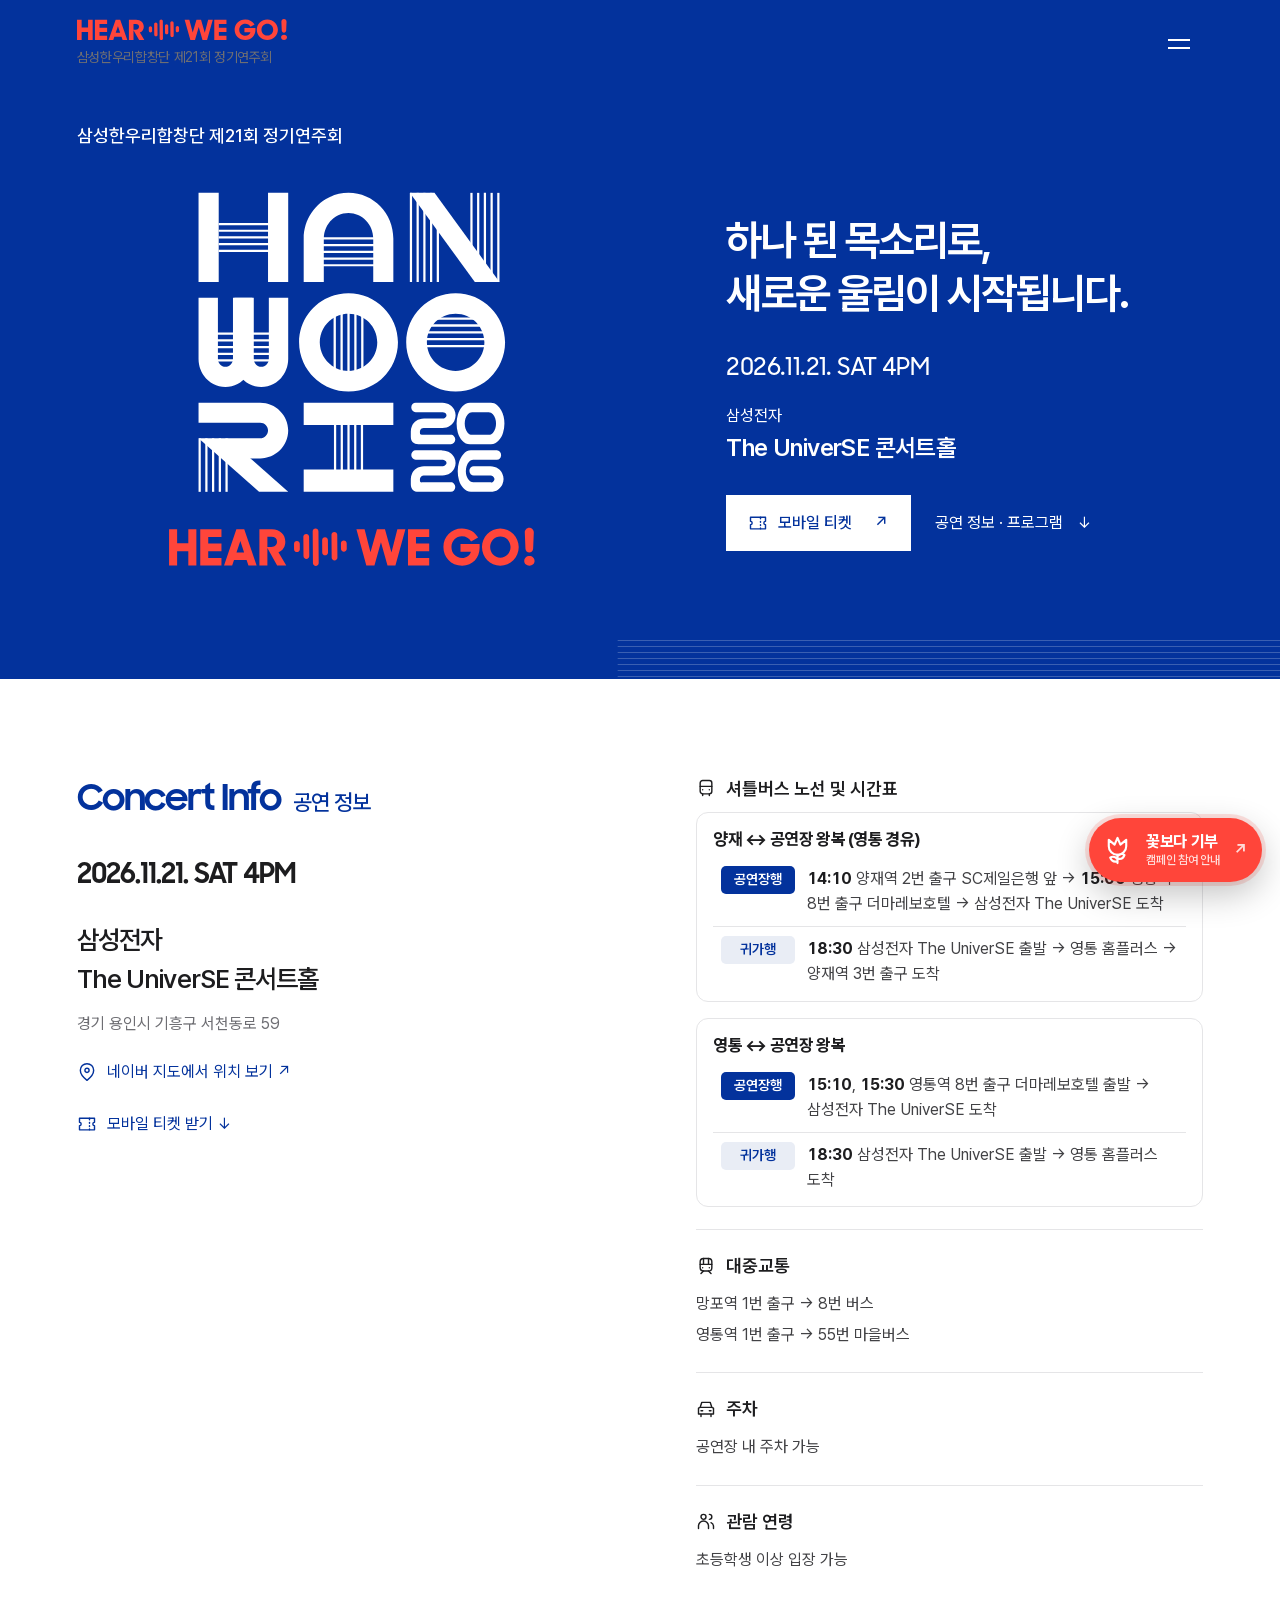
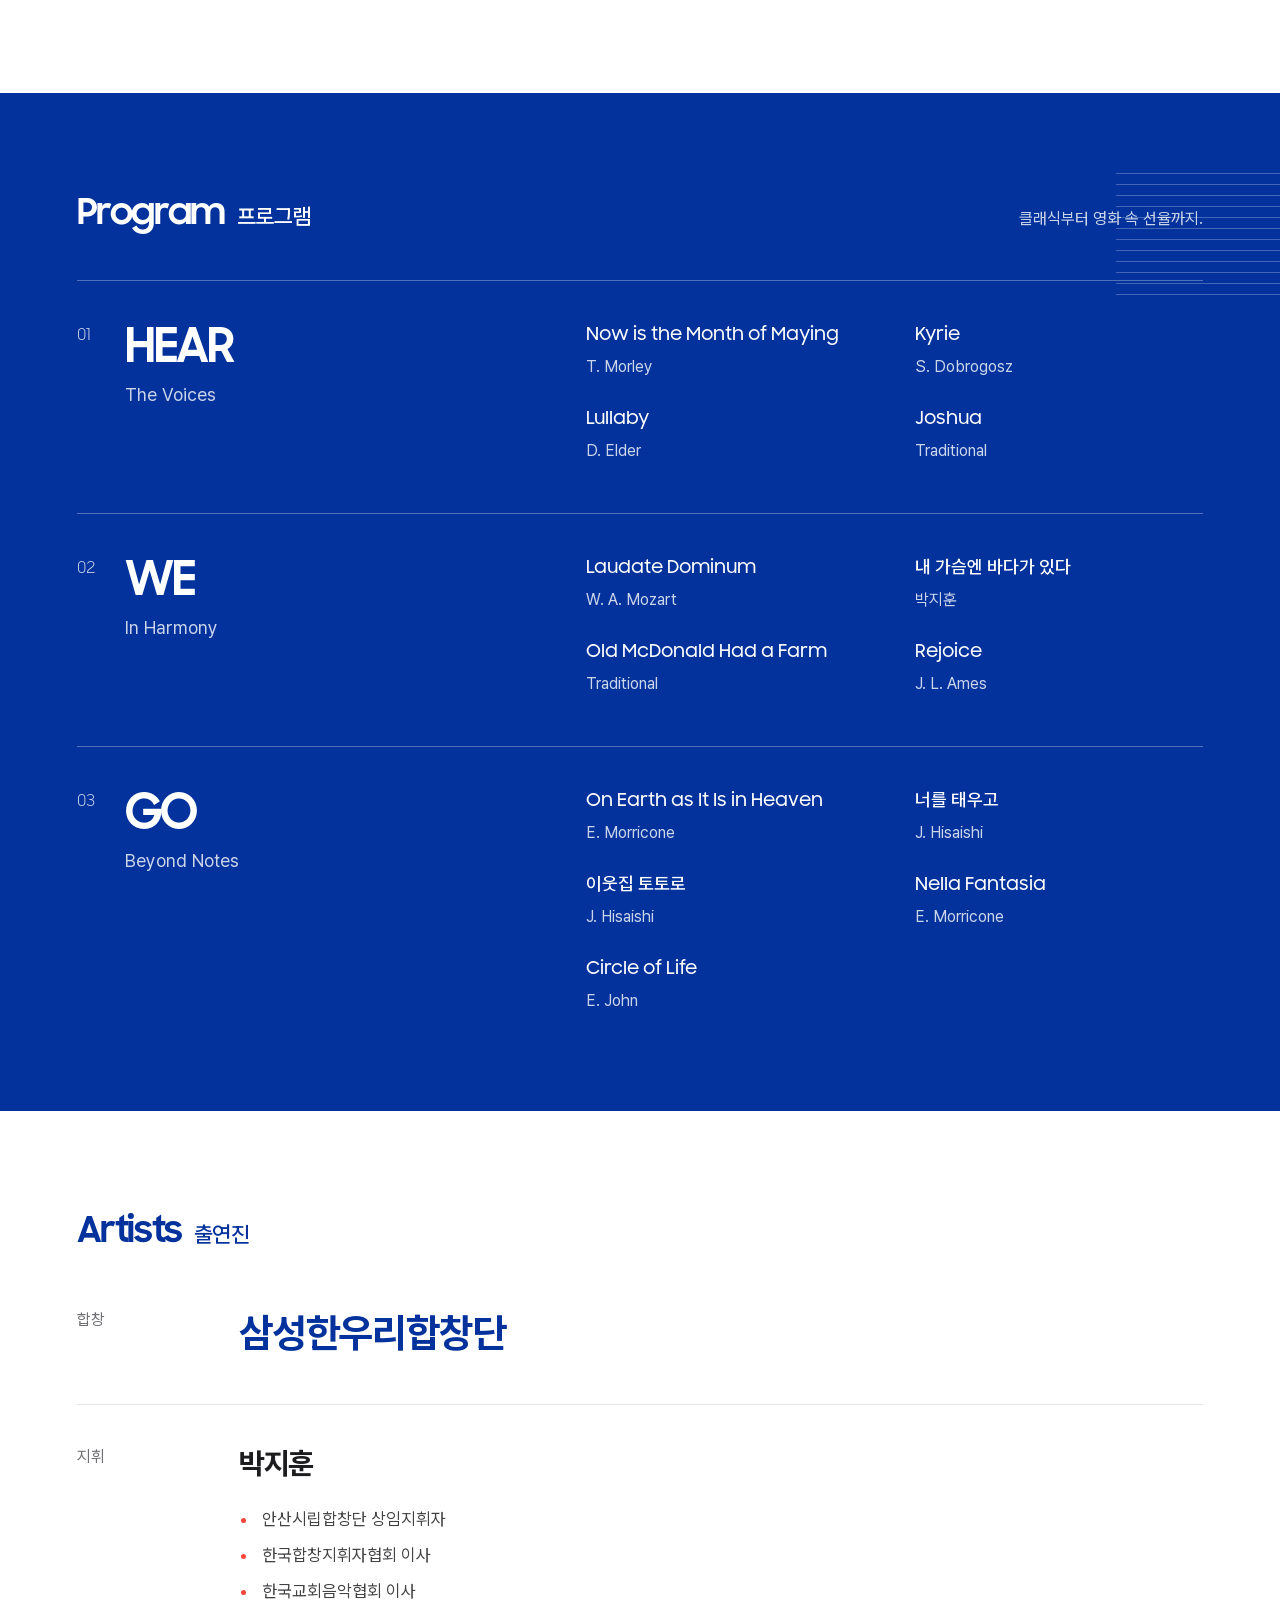
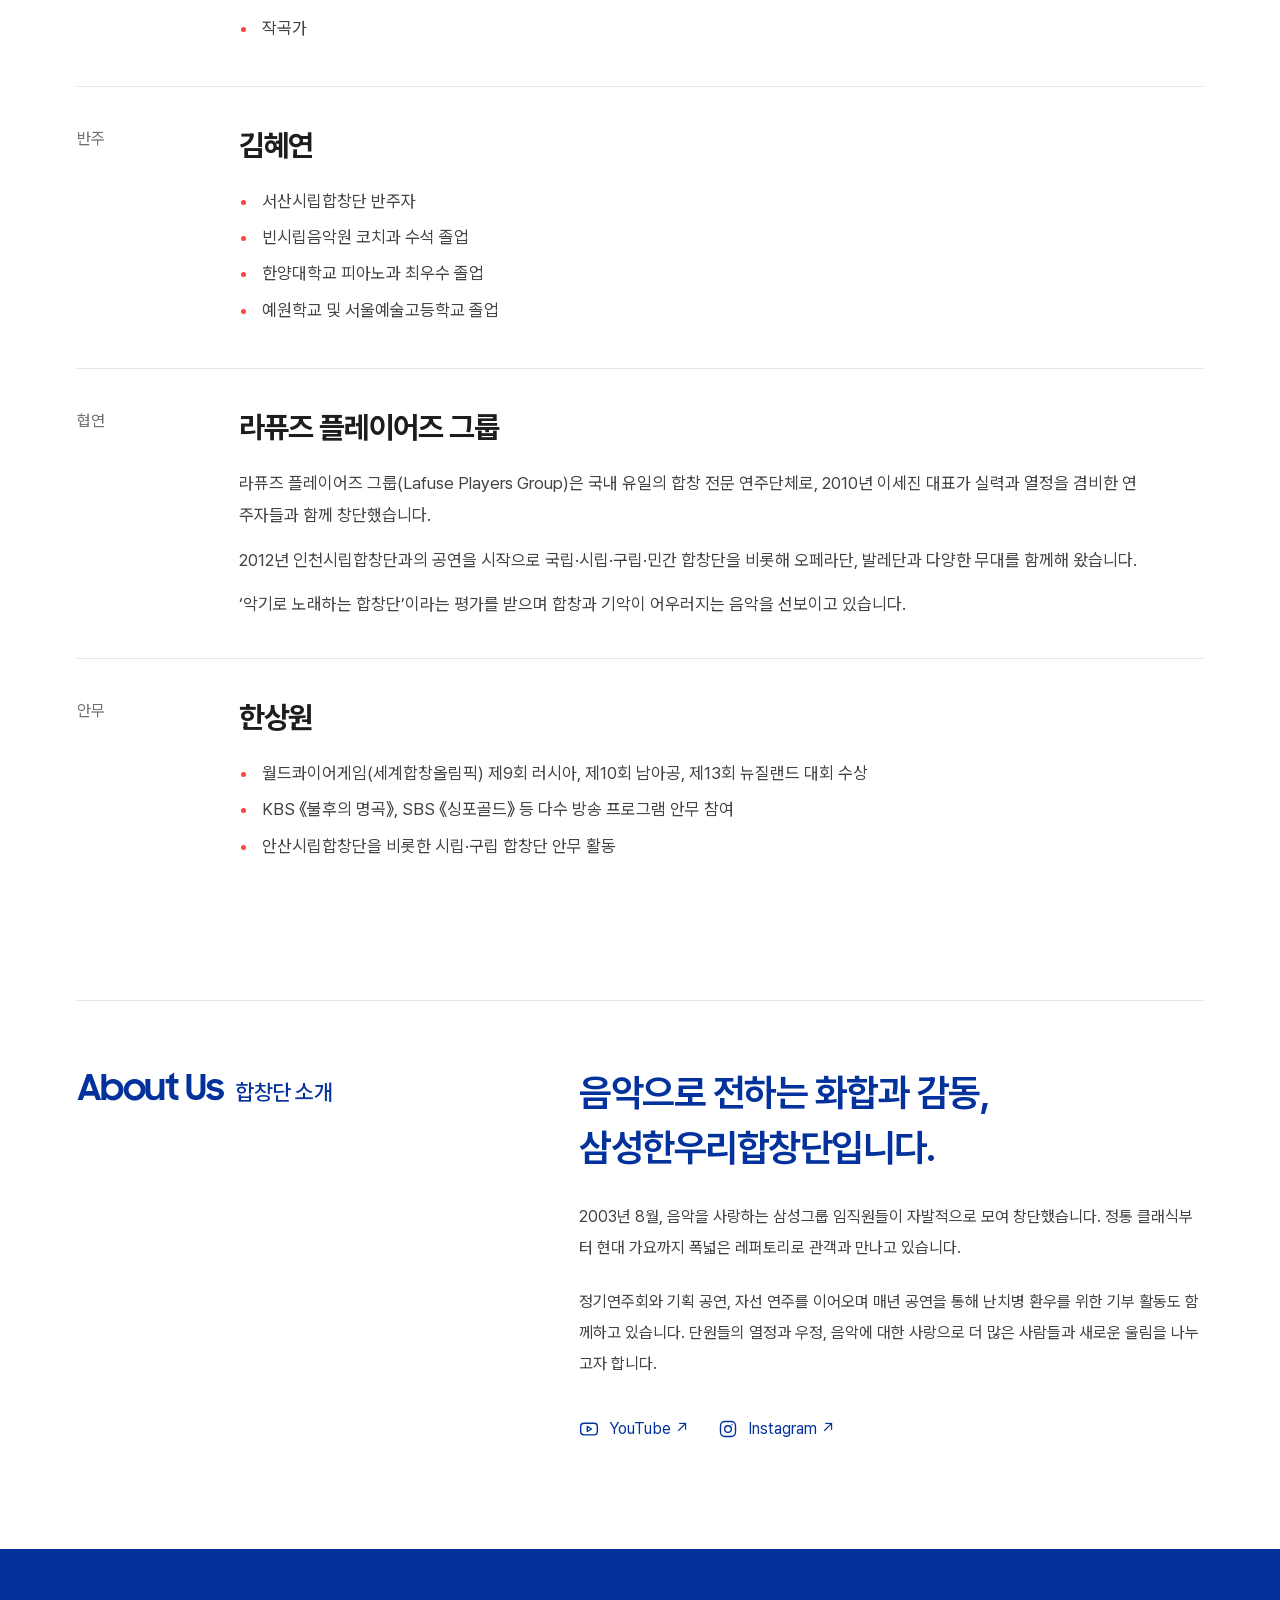
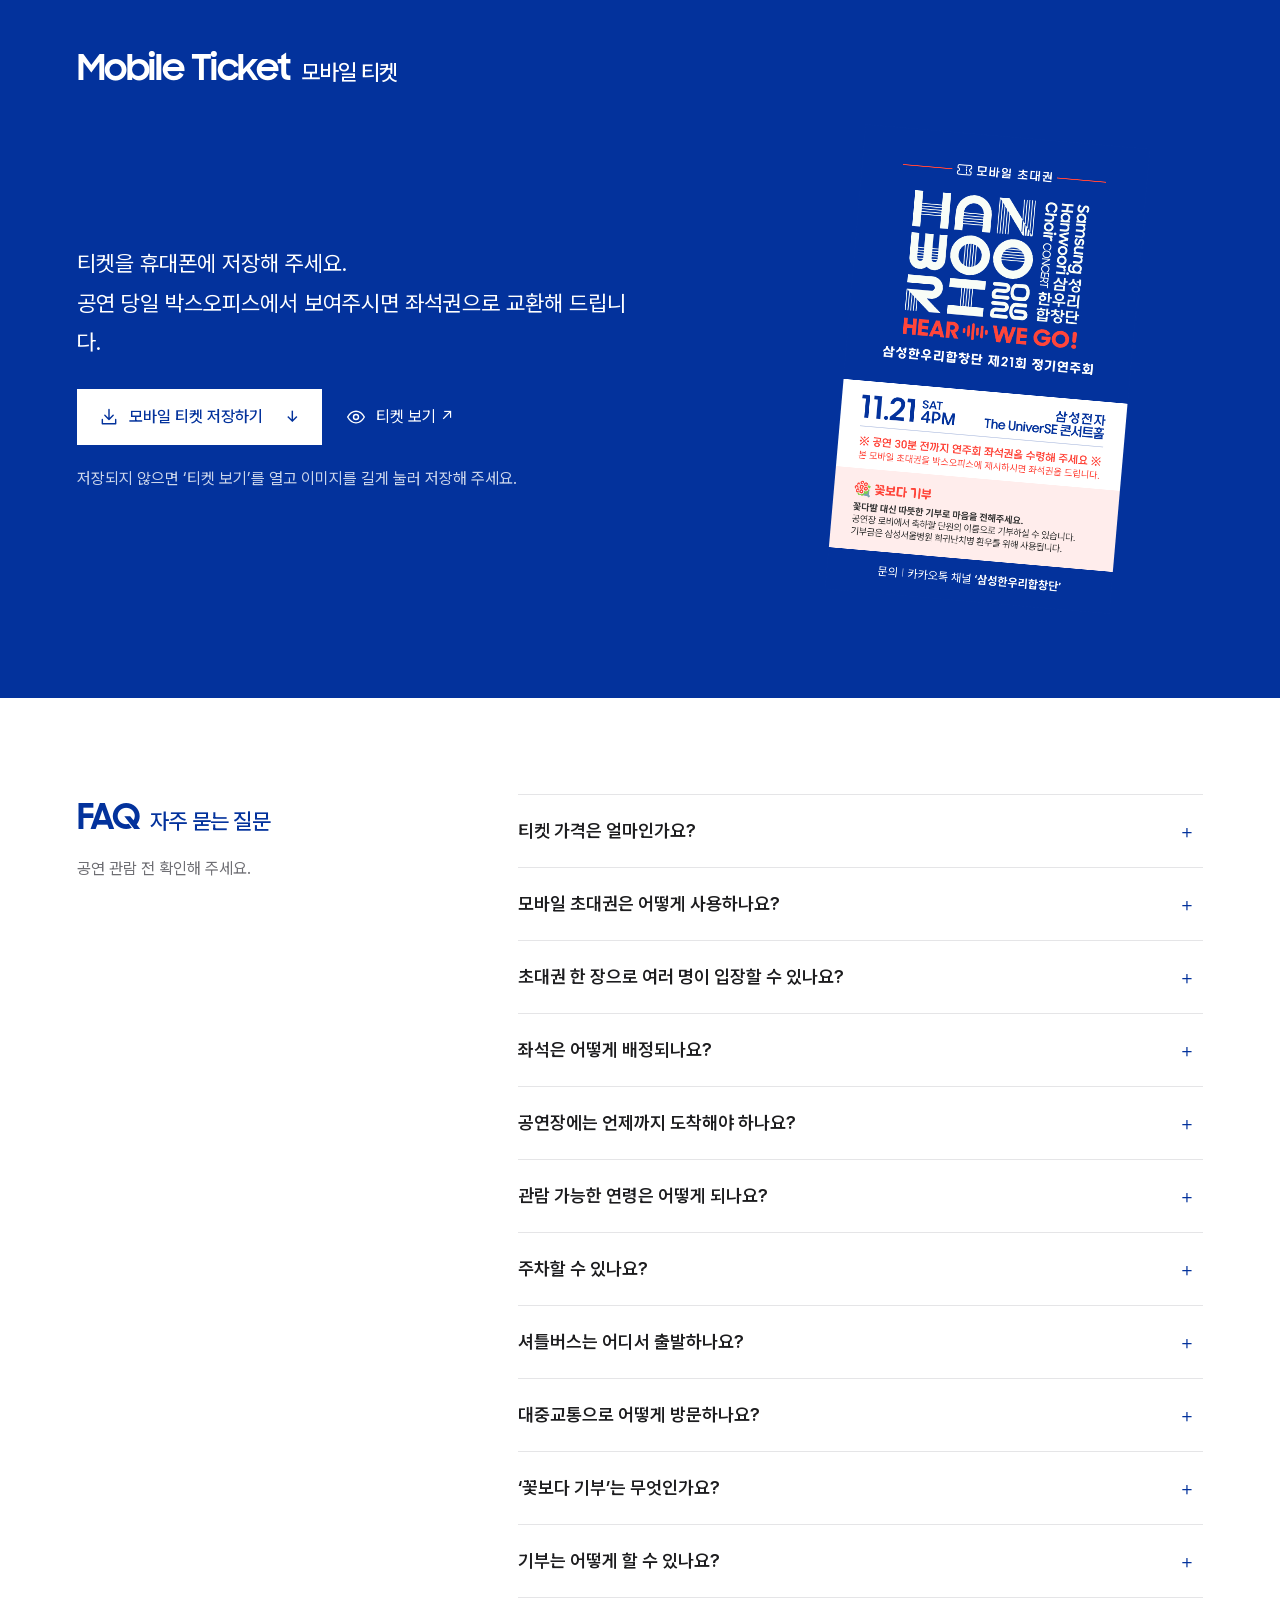
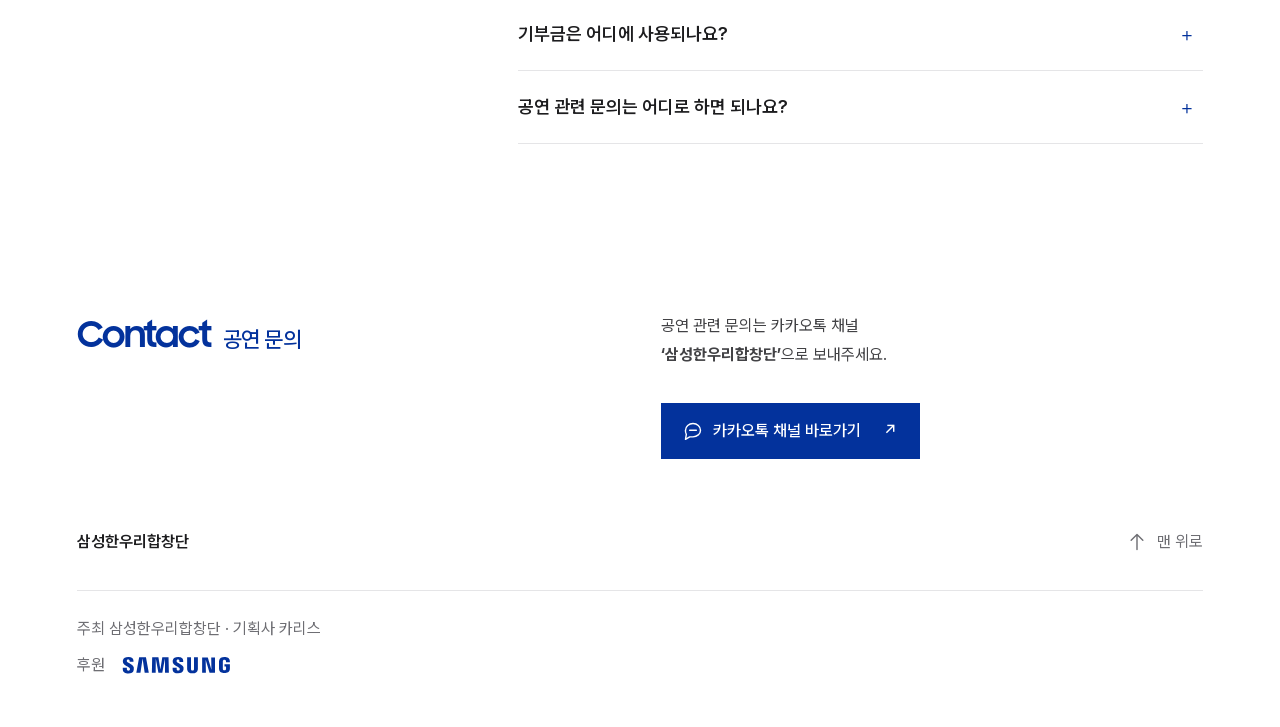
==== commit 276bb83f: "Add station exits to shuttle boarding directions" ====
--- a/index.html
+++ b/index.html
@@ -10,7 +10,7 @@
     <h3>양재 ↔ 공연장 왕복 (영통 경유)</h3>
     <div class="shuttle-leg">
       <strong class="shuttle-direction">공연장행</strong>
-      <p><time datetime="14:10">14:10</time> 양재역 SC제일은행 앞 → <time datetime="15:00">15:00</time> 영통 더마레보호텔 → 삼성전자 The UniverSE 도착</p>
+      <p><time datetime="14:10">14:10</time> 양재역 2번 출구 SC제일은행 앞 → <time datetime="15:00">15:00</time> 영통역 8번 출구 더마레보호텔 → 삼성전자 The UniverSE 도착</p>
     </div>
     <div class="shuttle-leg">
       <strong class="shuttle-direction shuttle-direction-return">귀가행</strong>
@@ -21,7 +21,7 @@
     <h3>영통 ↔ 공연장 왕복</h3>
     <div class="shuttle-leg">
       <strong class="shuttle-direction">공연장행</strong>
-      <p><time datetime="15:10">15:10</time>, <time datetime="15:30">15:30</time> 영통 더마레보호텔 출발 → 삼성전자 The UniverSE 도착</p>
+      <p><time datetime="15:10">15:10</time>, <time datetime="15:30">15:30</time> 영통역 8번 출구 더마레보호텔 출발 → 삼성전자 The UniverSE 도착</p>
     </div>
     <div class="shuttle-leg">
       <strong class="shuttle-direction shuttle-direction-return">귀가행</strong>
@@ -34,5 +34,5 @@
 <section id="about" class="about section"><div class="section-inner"><div><h2><span class="heading-en" lang="en">About Us</span> <span class="heading-ko">합창단 소개</span></h2></div><div class="about-copy"><p class="lead" data-reveal>음악으로 전하는 화합과 감동,<br>삼성한우리합창단입니다.</p><p>2003년 8월, 음악을 사랑하는 삼성그룹 임직원들이 자발적으로 모여 창단했습니다. 정통 클래식부터 현대 가요까지 폭넓은 레퍼토리로 관객과 만나고 있습니다.</p><p>정기연주회와 기획 공연, 자선 연주를 이어오며 매년 공연을 통해 난치병 환우를 위한 기부 활동도 함께하고 있습니다. 단원들의 열정과 우정, 음악에 대한 사랑으로 더 많은 사람들과 새로운 울림을 나누고자 합니다.</p><div class="social-links"><a href="https://www.youtube.com/@samsunghanwoori" target="_blank" rel="noopener noreferrer"><span class="cta-label"><svg class="ui-icon" viewBox="0 0 24 24" width="20" height="20" fill="none" stroke="currentColor" stroke-width="1.7" stroke-linecap="round" stroke-linejoin="round" aria-hidden="true" focusable="false"><rect x="2" y="5" width="20" height="14" rx="4"/><path d="m10 9 5 3-5 3V9Z"/></svg>YouTube ↗</span></a><a href="https://www.instagram.com/samsung_hanwoori/" target="_blank" rel="noopener noreferrer"><span class="cta-label"><svg class="ui-icon" viewBox="0 0 24 24" width="20" height="20" fill="none" stroke="currentColor" stroke-width="1.7" stroke-linecap="round" stroke-linejoin="round" aria-hidden="true" focusable="false"><rect x="3" y="3" width="18" height="18" rx="5"/><circle cx="12" cy="12" r="4"/><path d="M17 7h.01"/></svg>Instagram ↗</span></a></div></div></div></section>
 <section id="mobile-ticket" class="mobile-ticket section" aria-labelledby="mobile-ticket-heading"><div class="section-inner"><div class="section-heading" data-reveal><div><h2 id="mobile-ticket-heading"><span class="heading-en" lang="en">Mobile Ticket</span> <span class="heading-ko">모바일 티켓</span></h2></div></div><div class="ticket-feature"><div class="ticket-feature-copy"><p class="mobile-ticket-intro">티켓을 휴대폰에 저장해 주세요.<br>공연 당일 박스오피스에서 보여주시면 좌석권으로 교환해 드립니다.</p><div class="mobile-ticket-actions"><a class="button ticket-download" href="assets/mobile-ticket.png?v=20261118" download="삼성한우리합창단_제21회_모바일초대권.png"><span class="cta-label"><svg class="ui-icon" viewBox="0 0 24 24" width="20" height="20" fill="none" stroke="currentColor" stroke-width="1.7" stroke-linecap="round" stroke-linejoin="round" aria-hidden="true" focusable="false"><path d="M12 3v12m-5-5 5 5 5-5M4 15v5h16v-5"/></svg>모바일 티켓 저장하기</span><span aria-hidden="true">↓</span></a><a class="ticket-view" href="ticket.html" target="_blank" rel="noopener noreferrer"><span class="cta-label"><svg class="ui-icon" viewBox="0 0 24 24" width="20" height="20" fill="none" stroke="currentColor" stroke-width="1.7" stroke-linecap="round" stroke-linejoin="round" aria-hidden="true" focusable="false"><path d="M2 12s4-7 10-7 10 7 10 7-4 7-10 7S2 12 2 12Z"/><circle cx="12" cy="12" r="3"/></svg>티켓 보기 ↗</span></a></div><p class="mobile-ticket-note">저장되지 않으면 ‘티켓 보기’를 열고 이미지를 길게 눌러 저장해 주세요.</p></div><a class="ticket-art-link" href="ticket.html" target="_blank" rel="noopener noreferrer" aria-label="모바일 티켓 미리보기"><img class="ticket-art" src="assets/mobile-ticket.png?v=20261118" width="560" height="916" alt="삼성한우리합창단 모바일 초대권" loading="lazy"></a></div></div></section>
 <section id="ticket" class="ticket"><div class="ticket-inner"><h2><span class="heading-en" lang="en">Contact</span> <span class="heading-ko">공연 문의</span></h2><p>공연 관련 문의는 카카오톡 채널<br><strong>‘삼성한우리합창단’</strong>으로 보내주세요.</p><a class="button channel-button" href="https://pf.kakao.com/_vRwKG" target="_blank" rel="noopener noreferrer"><span class="cta-label"><svg class="ui-icon" viewBox="0 0 24 24" width="20" height="20" fill="none" stroke="currentColor" stroke-width="1.7" stroke-linecap="round" stroke-linejoin="round" aria-hidden="true" focusable="false"><path d="M21 11a9 8 0 0 1-9 8H8l-5 3 1-6a8 8 0 0 1-1-5 9 8 0 0 1 18 0Z"/><path d="M8 11h8"/></svg>카카오톡 채널 바로가기</span><span aria-hidden="true">↗</span></a></div></section>
-</main><footer><a class="brand" href="#home">삼성한우리합창단</a><div><p>주최 삼성한우리합창단 · 기획사 카리스</p><p class="sponsor">후원 <img class="samsung-wordmark" src="assets/samsung-wordmark.svg" alt="SAMSUNG" width="80" height="17" loading="lazy"></p></div><a href="#home"><span class="cta-label"><svg class="ui-icon" viewBox="0 0 24 24" width="20" height="20" fill="none" stroke="currentColor" stroke-width="1.7" stroke-linecap="round" stroke-linejoin="round" aria-hidden="true" focusable="false"><path d="M12 21V3m-7 7 7-7 7 7"/></svg>맨 위로</span></a></footer><script src="script.js?v=20261119"></script>
+</main><footer><a class="brand" href="#home">삼성한우리합창단</a><div><p>주최 삼성한우리합창단 · 기획사 카리스</p><p class="sponsor">후원 <img class="samsung-wordmark" src="assets/samsung-wordmark.svg" alt="SAMSUNG" width="80" height="17" loading="lazy"></p></div><a href="#home"><span class="cta-label"><svg class="ui-icon" viewBox="0 0 24 24" width="20" height="20" fill="none" stroke="currentColor" stroke-width="1.7" stroke-linecap="round" stroke-linejoin="round" aria-hidden="true" focusable="false"><path d="M12 21V3m-7 7 7-7 7 7"/></svg>맨 위로</span></a></footer><script src="script.js?v=20261120"></script>
 </body></html>
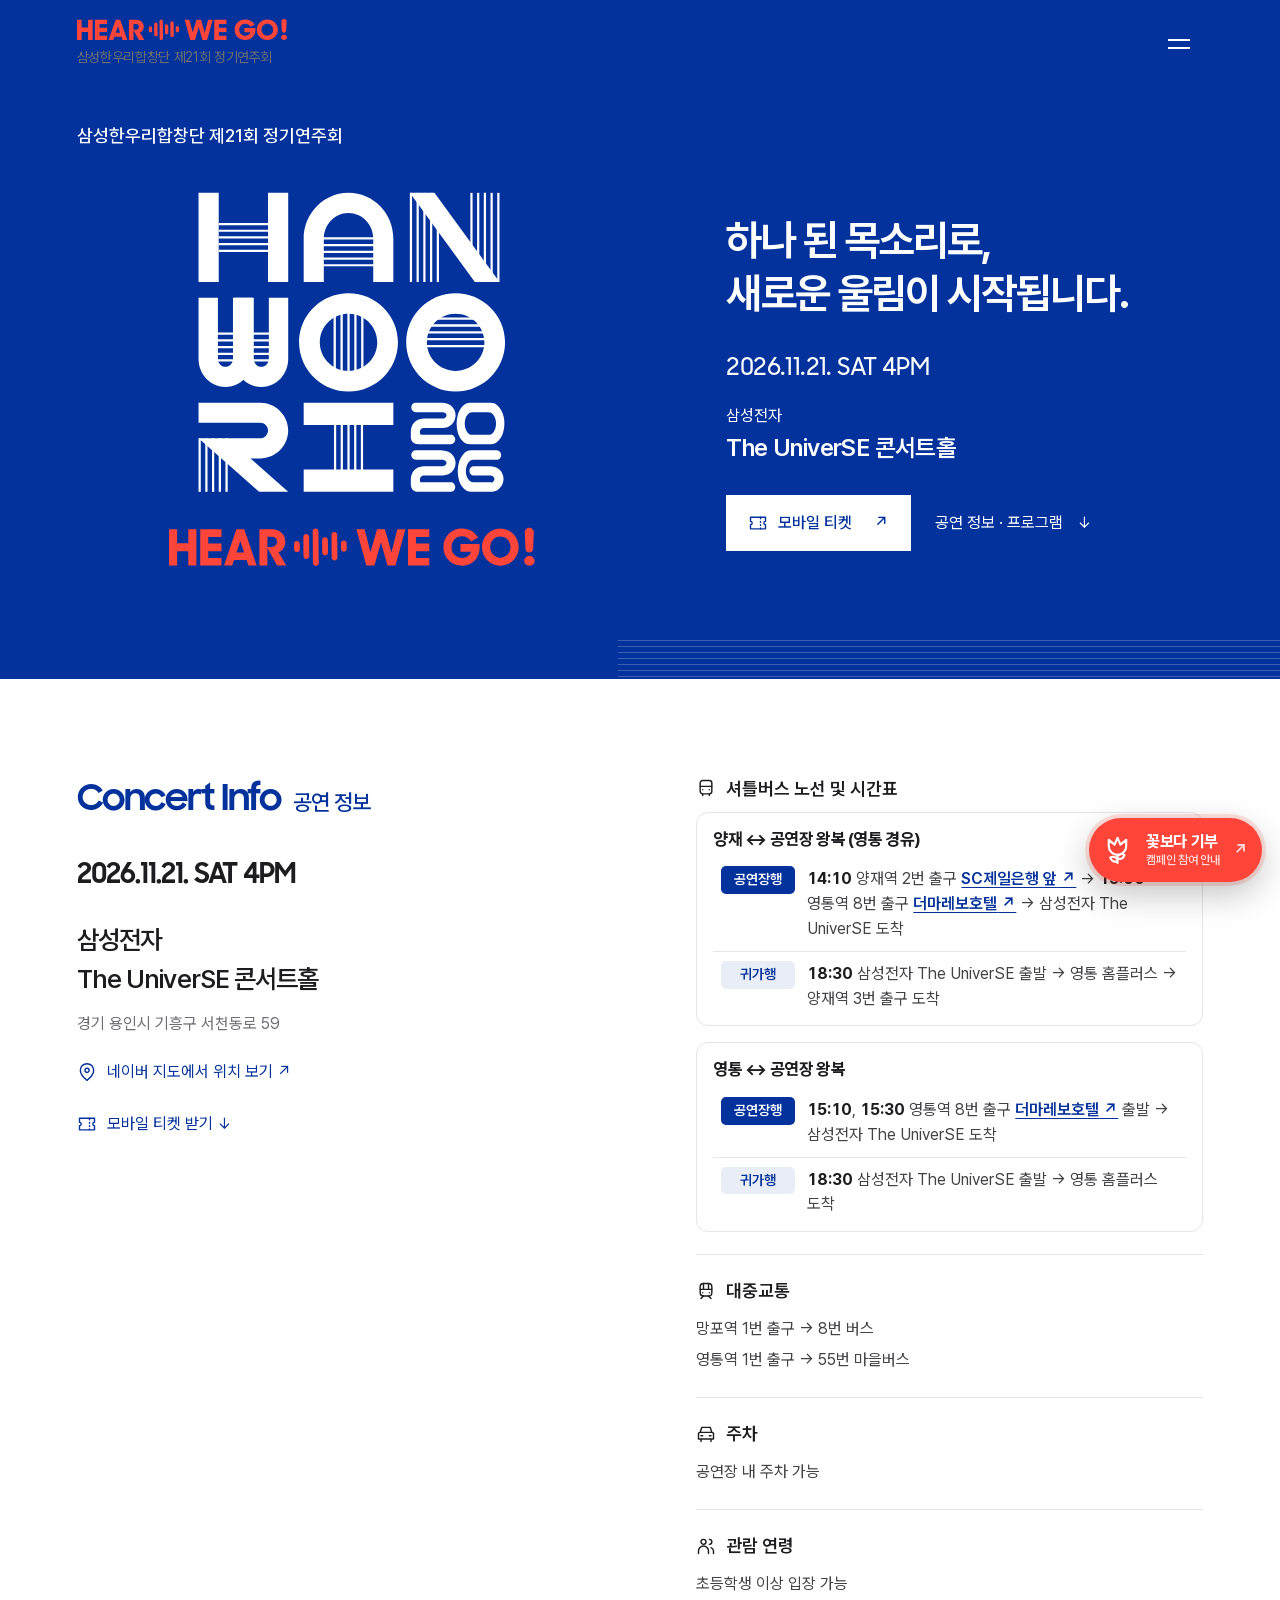
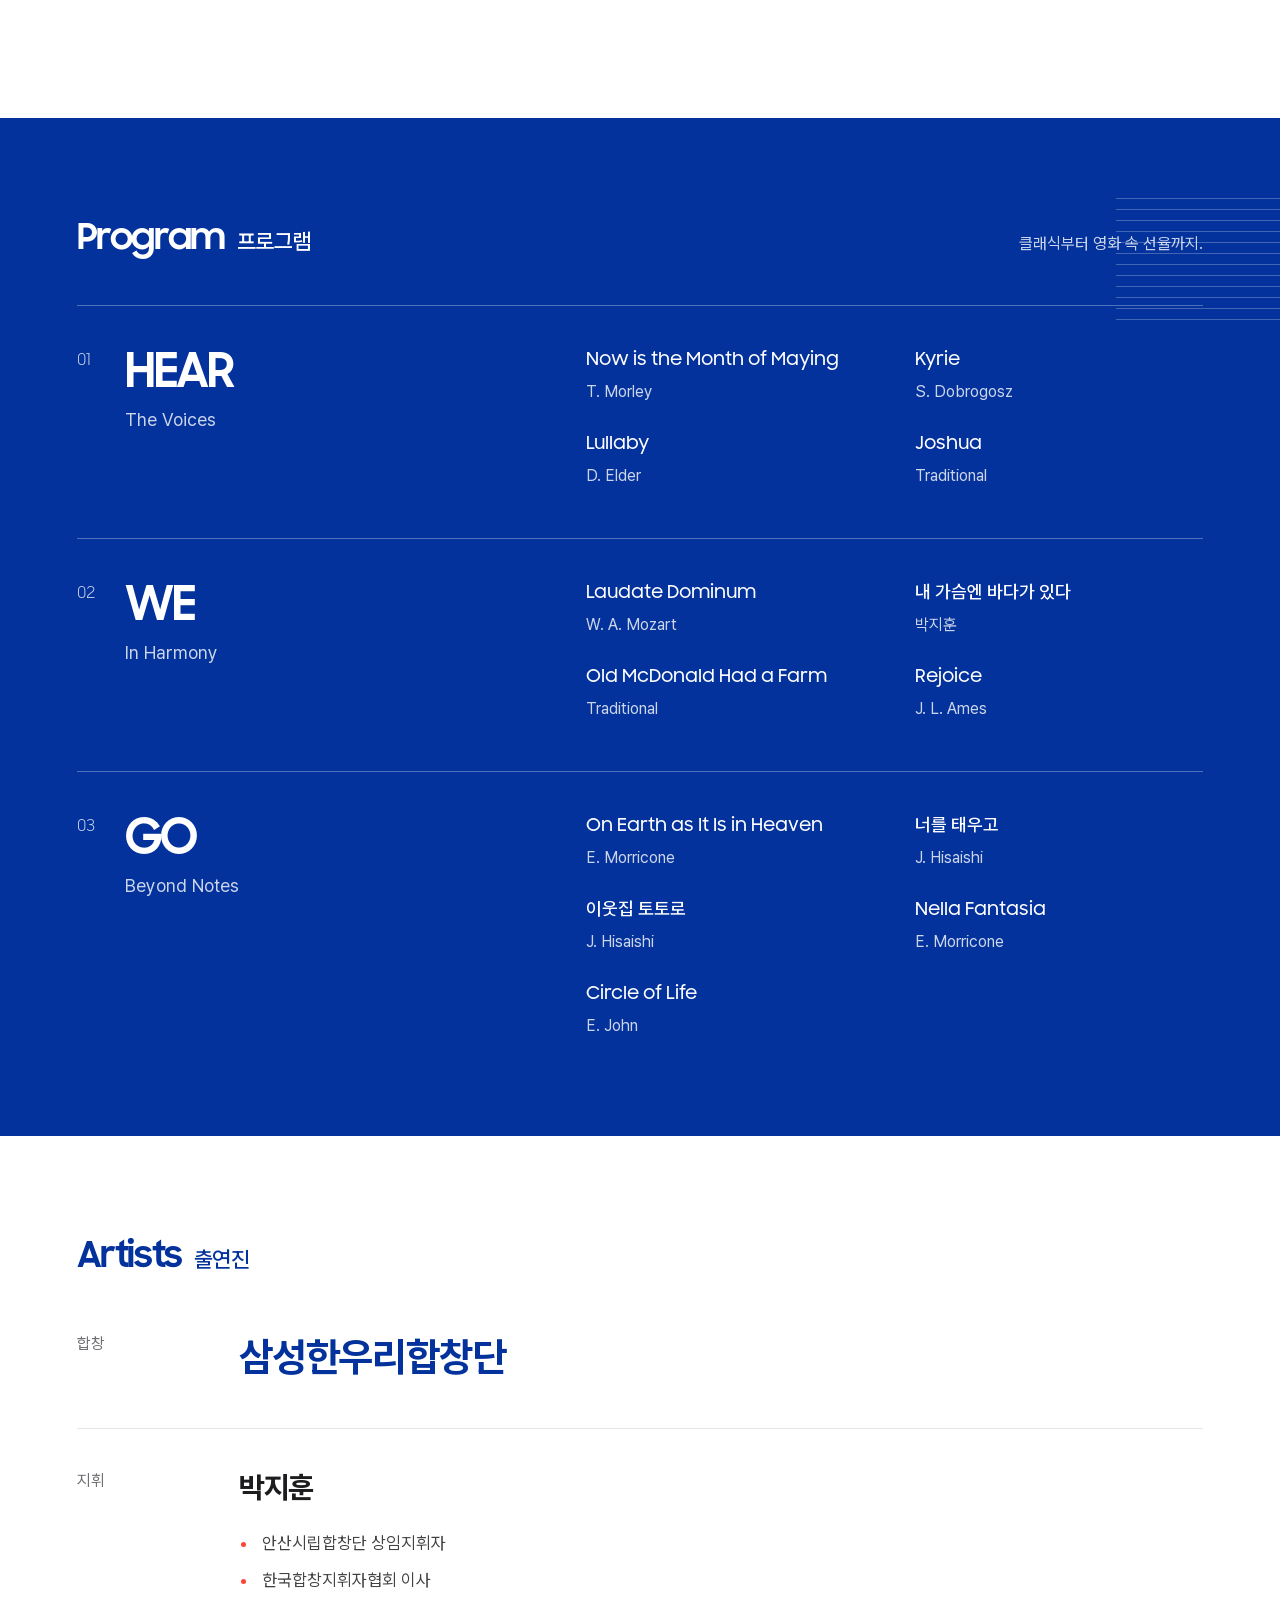
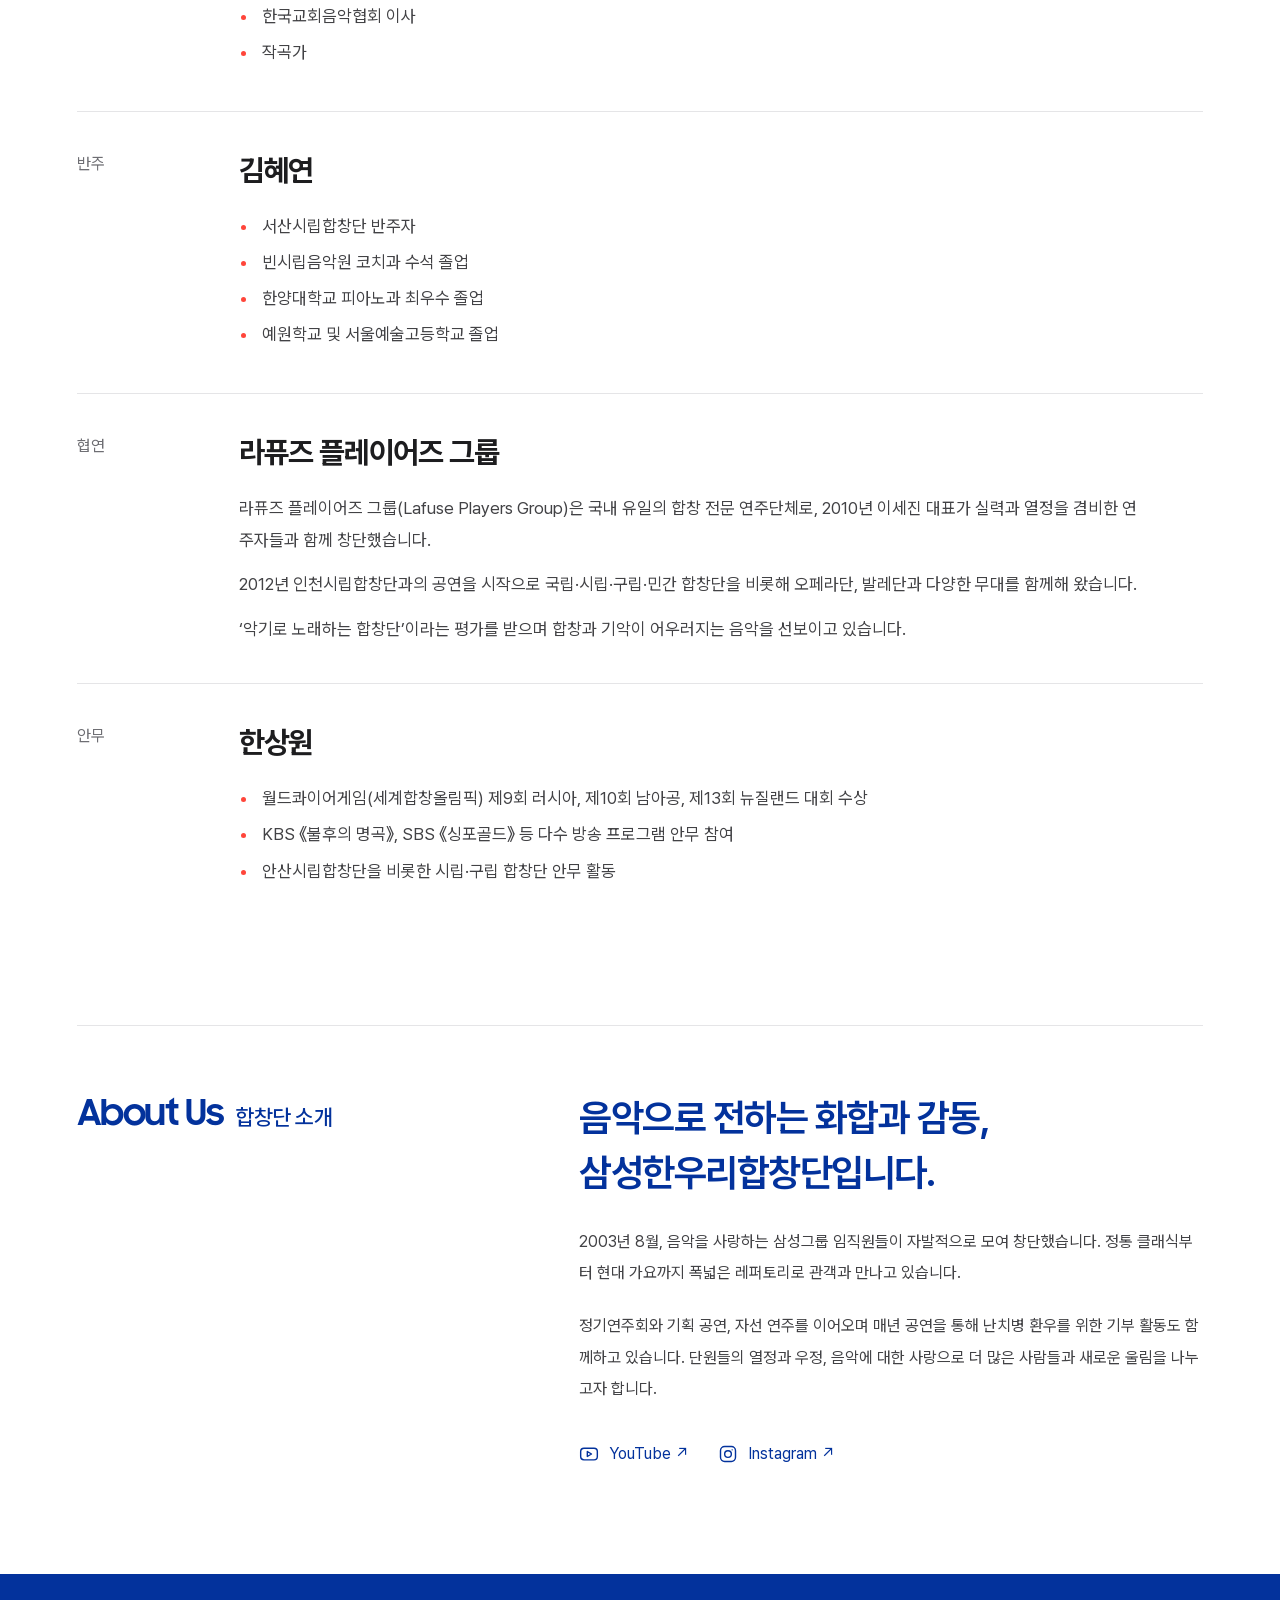
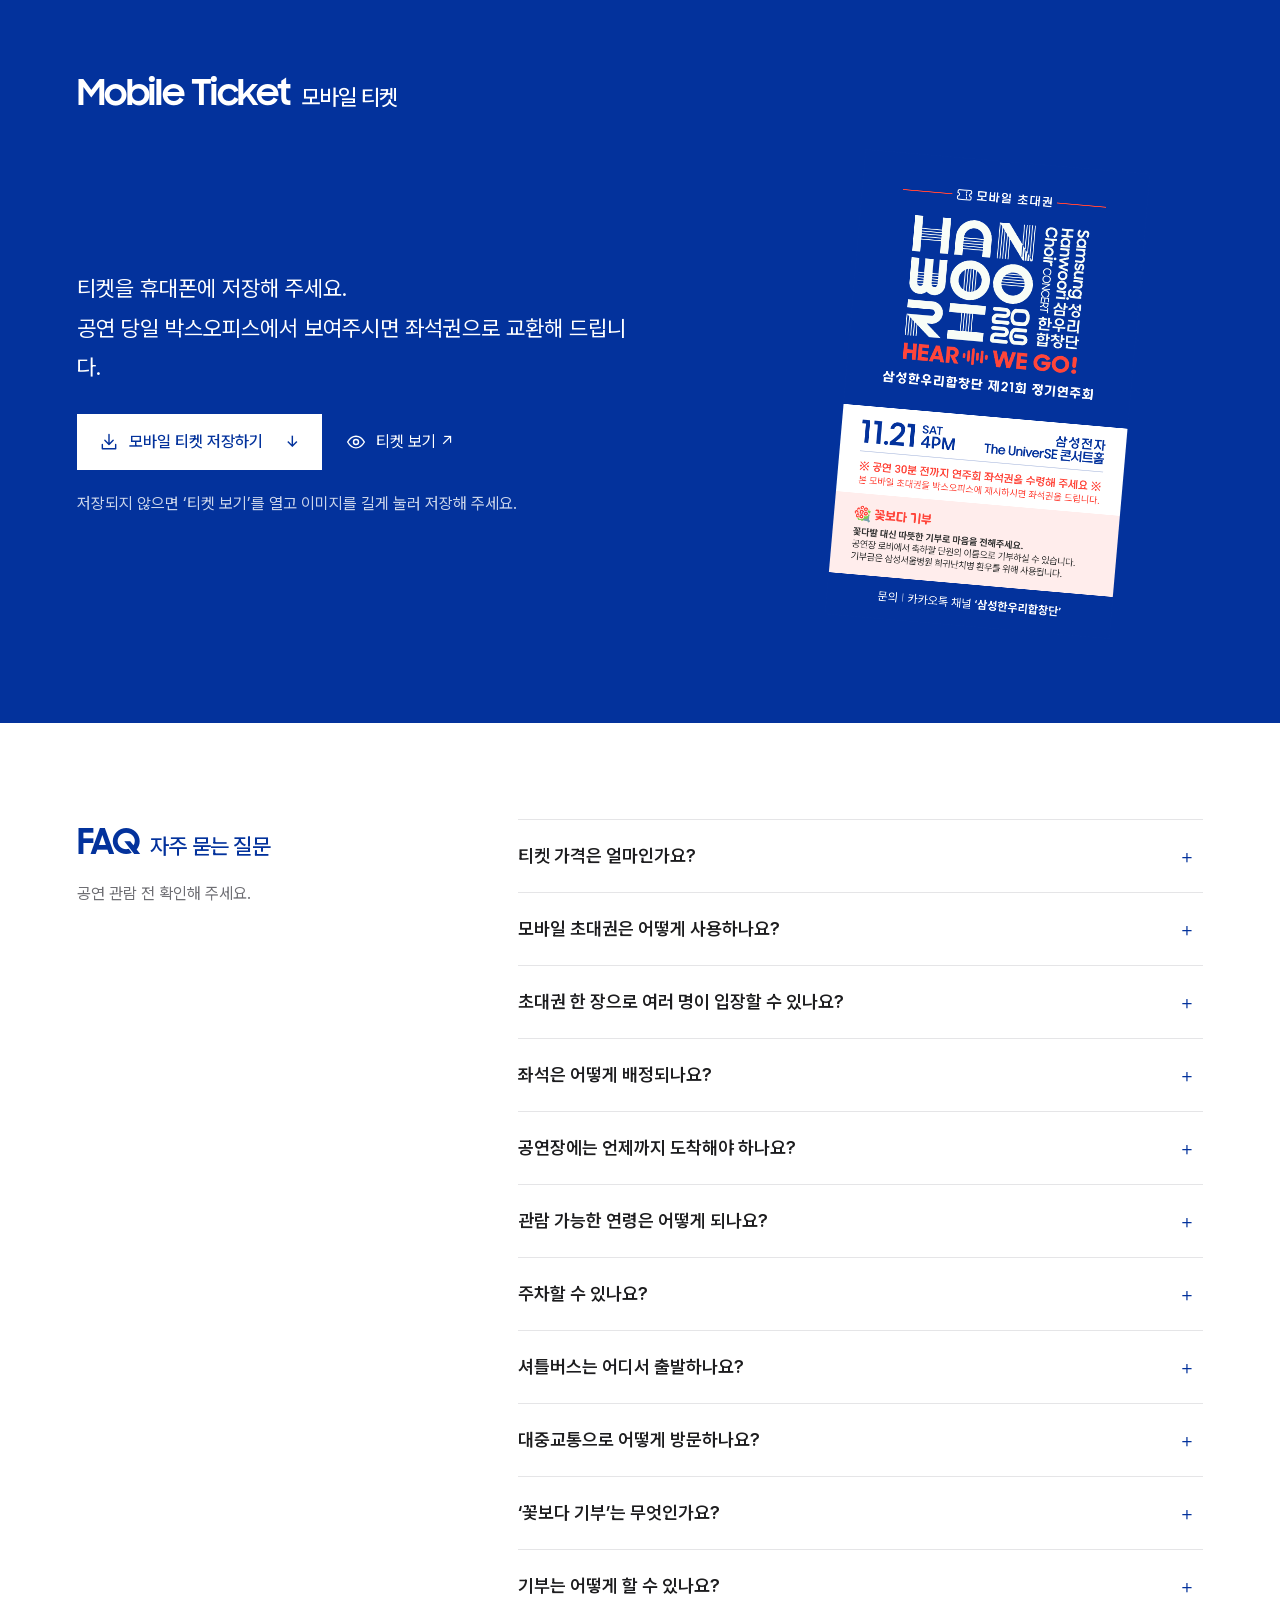
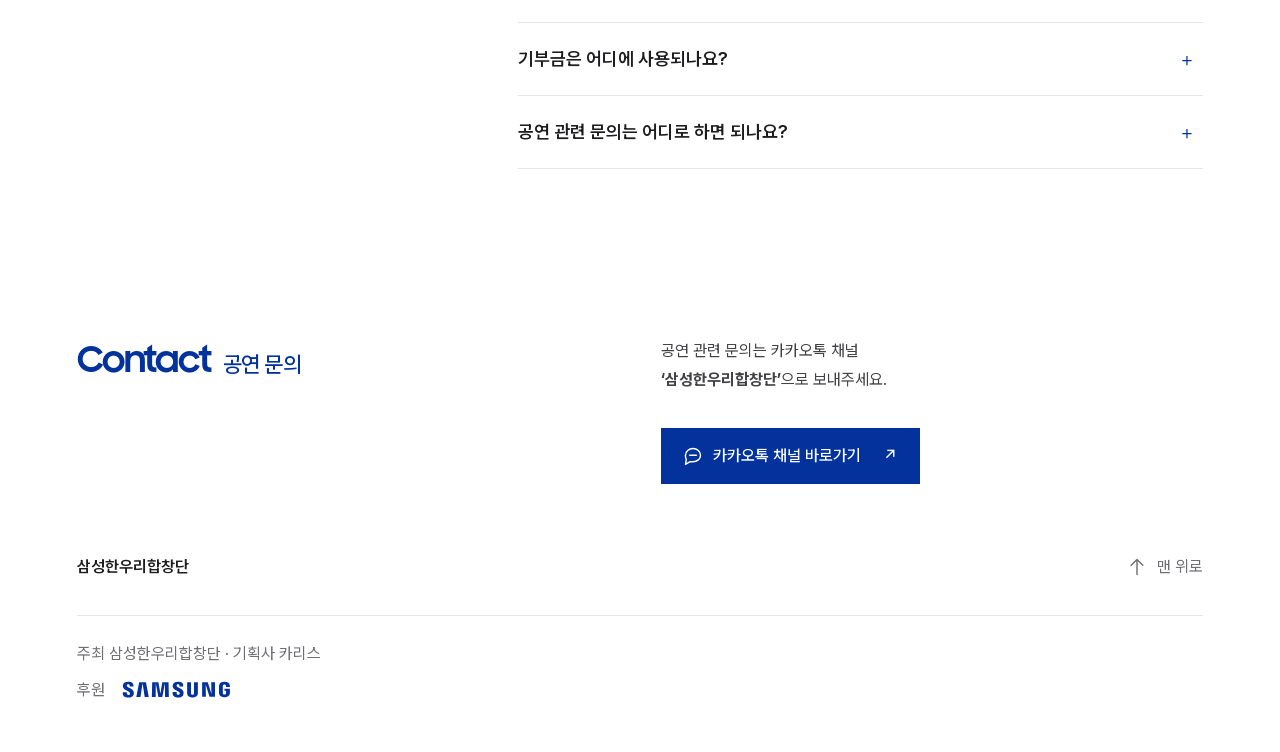
==== commit 5c915b3d: "Link shuttle boarding stops to Naver Map" ====
--- a/index.html
+++ b/index.html
@@ -1,6 +1,6 @@
 <!doctype html>
 <html lang="ko">
-<head><meta charset="UTF-8"><meta name="viewport" content="width=device-width, initial-scale=1, viewport-fit=cover"><meta name="theme-color" content="#03329C"><meta name="description" content="삼성한우리합창단 제21회 정기연주회 HEAR WE GO! 2026년 11월 21일 오후 4시, 삼성전자 The UniverSE 콘서트홀."><meta property="og:type" content="website"><meta property="og:locale" content="ko_KR"><meta property="og:site_name" content="삼성한우리합창단"><meta property="og:url" content="https://hanwoori2026.vercel.app/"><meta property="og:title" content="HEAR WE GO! | 삼성한우리합창단 제21회 정기연주회"><meta property="og:description" content="2026.11.21. SAT 4PM · 삼성전자 The UniverSE 콘서트홀"><meta property="og:image" content="https://hanwoori2026.vercel.app/assets/og-image.jpg?v=20261102"><meta property="og:image:secure_url" content="https://hanwoori2026.vercel.app/assets/og-image.jpg?v=20261102"><meta property="og:image:type" content="image/jpeg"><meta property="og:image:width" content="1200"><meta property="og:image:height" content="630"><meta property="og:image:alt" content="삼성한우리합창단 제21회 정기연주회 HEAR WE GO! 2026년 11월 21일 오후 4시"><meta name="twitter:card" content="summary_large_image"><meta name="twitter:title" content="HEAR WE GO! | 삼성한우리합창단 제21회 정기연주회"><meta name="twitter:description" content="2026.11.21. SAT 4PM · The UniverSE 콘서트홀"><meta name="twitter:image" content="https://hanwoori2026.vercel.app/assets/og-image.jpg?v=20261102"><title>HEAR WE GO! | 삼성한우리합창단 제21회 정기연주회</title><link rel="icon" href="assets/favicon.svg" type="image/svg+xml"><link rel="icon" href="assets/favicon.ico" sizes="16x16 32x32 48x48"><link rel="apple-touch-icon" href="assets/apple-touch-icon.png" sizes="180x180"><link rel="stylesheet" href="style.css?v=20261119-shuttle"><script>document.documentElement.classList.add("has-scroll-brand");</script></head>
+<head><meta charset="UTF-8"><meta name="viewport" content="width=device-width, initial-scale=1, viewport-fit=cover"><meta name="theme-color" content="#03329C"><meta name="description" content="삼성한우리합창단 제21회 정기연주회 HEAR WE GO! 2026년 11월 21일 오후 4시, 삼성전자 The UniverSE 콘서트홀."><meta property="og:type" content="website"><meta property="og:locale" content="ko_KR"><meta property="og:site_name" content="삼성한우리합창단"><meta property="og:url" content="https://hanwoori2026.vercel.app/"><meta property="og:title" content="HEAR WE GO! | 삼성한우리합창단 제21회 정기연주회"><meta property="og:description" content="2026.11.21. SAT 4PM · 삼성전자 The UniverSE 콘서트홀"><meta property="og:image" content="https://hanwoori2026.vercel.app/assets/og-image.jpg?v=20261102"><meta property="og:image:secure_url" content="https://hanwoori2026.vercel.app/assets/og-image.jpg?v=20261102"><meta property="og:image:type" content="image/jpeg"><meta property="og:image:width" content="1200"><meta property="og:image:height" content="630"><meta property="og:image:alt" content="삼성한우리합창단 제21회 정기연주회 HEAR WE GO! 2026년 11월 21일 오후 4시"><meta name="twitter:card" content="summary_large_image"><meta name="twitter:title" content="HEAR WE GO! | 삼성한우리합창단 제21회 정기연주회"><meta name="twitter:description" content="2026.11.21. SAT 4PM · The UniverSE 콘서트홀"><meta name="twitter:image" content="https://hanwoori2026.vercel.app/assets/og-image.jpg?v=20261102"><title>HEAR WE GO! | 삼성한우리합창단 제21회 정기연주회</title><link rel="icon" href="assets/favicon.svg" type="image/svg+xml"><link rel="icon" href="assets/favicon.ico" sizes="16x16 32x32 48x48"><link rel="apple-touch-icon" href="assets/apple-touch-icon.png" sizes="180x180"><link rel="stylesheet" href="style.css?v=20261120-shuttle-map"><script>document.documentElement.classList.add("has-scroll-brand");</script></head>
 <body>
 <header class="header"><a class="concert-brand" href="#home" aria-label="HEAR WE GO! 공연 첫 화면"><img class="header-logo" src="assets/hear-we-go-logo.svg" alt="HEAR WE GO!" width="351" height="37"><span>삼성한우리합창단 제21회 정기연주회</span></a><button class="menu-toggle" type="button" aria-label="메뉴 열기" aria-controls="concert-menu" aria-expanded="false"><span></span><span></span></button><nav id="concert-menu" class="concert-menu" aria-label="공연 메뉴" hidden><a href="#visit">공연 정보 <span aria-hidden="true">↗</span></a><a href="#program">프로그램 <span aria-hidden="true">↗</span></a><a href="#artists">출연진 <span aria-hidden="true">↗</span></a><a href="#about">합창단 소개 <span aria-hidden="true">↗</span></a><a href="#mobile-ticket">모바일 티켓 <span aria-hidden="true">↗</span></a><a href="#ticket">공연 문의 <span aria-hidden="true">↗</span></a></nav></header><div class="menu-backdrop" hidden></div>
 <main>
@@ -10,7 +10,7 @@
     <h3>양재 ↔ 공연장 왕복 (영통 경유)</h3>
     <div class="shuttle-leg">
       <strong class="shuttle-direction">공연장행</strong>
-      <p><time datetime="14:10">14:10</time> 양재역 2번 출구 SC제일은행 앞 → <time datetime="15:00">15:00</time> 영통역 8번 출구 더마레보호텔 → 삼성전자 The UniverSE 도착</p>
+      <p><time datetime="14:10">14:10</time> 양재역 2번 출구 <a class="shuttle-map-link" href="https://naver.me/GSD0x77H" target="_blank" rel="noopener noreferrer">SC제일은행 앞<span aria-hidden="true"> ↗</span></a> → <time datetime="15:00">15:00</time> 영통역 8번 출구 <a class="shuttle-map-link" href="https://naver.me/FZ27yUZw" target="_blank" rel="noopener noreferrer">더마레보호텔<span aria-hidden="true"> ↗</span></a> → 삼성전자 The UniverSE 도착</p>
     </div>
     <div class="shuttle-leg">
       <strong class="shuttle-direction shuttle-direction-return">귀가행</strong>
@@ -21,7 +21,7 @@
     <h3>영통 ↔ 공연장 왕복</h3>
     <div class="shuttle-leg">
       <strong class="shuttle-direction">공연장행</strong>
-      <p><time datetime="15:10">15:10</time>, <time datetime="15:30">15:30</time> 영통역 8번 출구 더마레보호텔 출발 → 삼성전자 The UniverSE 도착</p>
+      <p><time datetime="15:10">15:10</time>, <time datetime="15:30">15:30</time> 영통역 8번 출구 <a class="shuttle-map-link" href="https://naver.me/FZ27yUZw" target="_blank" rel="noopener noreferrer">더마레보호텔<span aria-hidden="true"> ↗</span></a> 출발 → 삼성전자 The UniverSE 도착</p>
     </div>
     <div class="shuttle-leg">
       <strong class="shuttle-direction shuttle-direction-return">귀가행</strong>
@@ -34,5 +34,5 @@
 <section id="about" class="about section"><div class="section-inner"><div><h2><span class="heading-en" lang="en">About Us</span> <span class="heading-ko">합창단 소개</span></h2></div><div class="about-copy"><p class="lead" data-reveal>음악으로 전하는 화합과 감동,<br>삼성한우리합창단입니다.</p><p>2003년 8월, 음악을 사랑하는 삼성그룹 임직원들이 자발적으로 모여 창단했습니다. 정통 클래식부터 현대 가요까지 폭넓은 레퍼토리로 관객과 만나고 있습니다.</p><p>정기연주회와 기획 공연, 자선 연주를 이어오며 매년 공연을 통해 난치병 환우를 위한 기부 활동도 함께하고 있습니다. 단원들의 열정과 우정, 음악에 대한 사랑으로 더 많은 사람들과 새로운 울림을 나누고자 합니다.</p><div class="social-links"><a href="https://www.youtube.com/@samsunghanwoori" target="_blank" rel="noopener noreferrer"><span class="cta-label"><svg class="ui-icon" viewBox="0 0 24 24" width="20" height="20" fill="none" stroke="currentColor" stroke-width="1.7" stroke-linecap="round" stroke-linejoin="round" aria-hidden="true" focusable="false"><rect x="2" y="5" width="20" height="14" rx="4"/><path d="m10 9 5 3-5 3V9Z"/></svg>YouTube ↗</span></a><a href="https://www.instagram.com/samsung_hanwoori/" target="_blank" rel="noopener noreferrer"><span class="cta-label"><svg class="ui-icon" viewBox="0 0 24 24" width="20" height="20" fill="none" stroke="currentColor" stroke-width="1.7" stroke-linecap="round" stroke-linejoin="round" aria-hidden="true" focusable="false"><rect x="3" y="3" width="18" height="18" rx="5"/><circle cx="12" cy="12" r="4"/><path d="M17 7h.01"/></svg>Instagram ↗</span></a></div></div></div></section>
 <section id="mobile-ticket" class="mobile-ticket section" aria-labelledby="mobile-ticket-heading"><div class="section-inner"><div class="section-heading" data-reveal><div><h2 id="mobile-ticket-heading"><span class="heading-en" lang="en">Mobile Ticket</span> <span class="heading-ko">모바일 티켓</span></h2></div></div><div class="ticket-feature"><div class="ticket-feature-copy"><p class="mobile-ticket-intro">티켓을 휴대폰에 저장해 주세요.<br>공연 당일 박스오피스에서 보여주시면 좌석권으로 교환해 드립니다.</p><div class="mobile-ticket-actions"><a class="button ticket-download" href="assets/mobile-ticket.png?v=20261118" download="삼성한우리합창단_제21회_모바일초대권.png"><span class="cta-label"><svg class="ui-icon" viewBox="0 0 24 24" width="20" height="20" fill="none" stroke="currentColor" stroke-width="1.7" stroke-linecap="round" stroke-linejoin="round" aria-hidden="true" focusable="false"><path d="M12 3v12m-5-5 5 5 5-5M4 15v5h16v-5"/></svg>모바일 티켓 저장하기</span><span aria-hidden="true">↓</span></a><a class="ticket-view" href="ticket.html" target="_blank" rel="noopener noreferrer"><span class="cta-label"><svg class="ui-icon" viewBox="0 0 24 24" width="20" height="20" fill="none" stroke="currentColor" stroke-width="1.7" stroke-linecap="round" stroke-linejoin="round" aria-hidden="true" focusable="false"><path d="M2 12s4-7 10-7 10 7 10 7-4 7-10 7S2 12 2 12Z"/><circle cx="12" cy="12" r="3"/></svg>티켓 보기 ↗</span></a></div><p class="mobile-ticket-note">저장되지 않으면 ‘티켓 보기’를 열고 이미지를 길게 눌러 저장해 주세요.</p></div><a class="ticket-art-link" href="ticket.html" target="_blank" rel="noopener noreferrer" aria-label="모바일 티켓 미리보기"><img class="ticket-art" src="assets/mobile-ticket.png?v=20261118" width="560" height="916" alt="삼성한우리합창단 모바일 초대권" loading="lazy"></a></div></div></section>
 <section id="ticket" class="ticket"><div class="ticket-inner"><h2><span class="heading-en" lang="en">Contact</span> <span class="heading-ko">공연 문의</span></h2><p>공연 관련 문의는 카카오톡 채널<br><strong>‘삼성한우리합창단’</strong>으로 보내주세요.</p><a class="button channel-button" href="https://pf.kakao.com/_vRwKG" target="_blank" rel="noopener noreferrer"><span class="cta-label"><svg class="ui-icon" viewBox="0 0 24 24" width="20" height="20" fill="none" stroke="currentColor" stroke-width="1.7" stroke-linecap="round" stroke-linejoin="round" aria-hidden="true" focusable="false"><path d="M21 11a9 8 0 0 1-9 8H8l-5 3 1-6a8 8 0 0 1-1-5 9 8 0 0 1 18 0Z"/><path d="M8 11h8"/></svg>카카오톡 채널 바로가기</span><span aria-hidden="true">↗</span></a></div></section>
-</main><footer><a class="brand" href="#home">삼성한우리합창단</a><div><p>주최 삼성한우리합창단 · 기획사 카리스</p><p class="sponsor">후원 <img class="samsung-wordmark" src="assets/samsung-wordmark.svg" alt="SAMSUNG" width="80" height="17" loading="lazy"></p></div><a href="#home"><span class="cta-label"><svg class="ui-icon" viewBox="0 0 24 24" width="20" height="20" fill="none" stroke="currentColor" stroke-width="1.7" stroke-linecap="round" stroke-linejoin="round" aria-hidden="true" focusable="false"><path d="M12 21V3m-7 7 7-7 7 7"/></svg>맨 위로</span></a></footer><script src="script.js?v=20261120"></script>
+</main><footer><a class="brand" href="#home">삼성한우리합창단</a><div><p>주최 삼성한우리합창단 · 기획사 카리스</p><p class="sponsor">후원 <img class="samsung-wordmark" src="assets/samsung-wordmark.svg" alt="SAMSUNG" width="80" height="17" loading="lazy"></p></div><a href="#home"><span class="cta-label"><svg class="ui-icon" viewBox="0 0 24 24" width="20" height="20" fill="none" stroke="currentColor" stroke-width="1.7" stroke-linecap="round" stroke-linejoin="round" aria-hidden="true" focusable="false"><path d="M12 21V3m-7 7 7-7 7 7"/></svg>맨 위로</span></a></footer><script src="script.js?v=20261120-map"></script>
 </body></html>
--- a/style.css
+++ b/style.css
@@ -262,3 +262,10 @@
   font-weight: 700;
   font-variant-numeric: tabular-nums;
 }
+
+.shuttle-map-link {
+  color: var(--blue);
+  font-weight: 600;
+  text-decoration: underline;
+  text-underline-offset: 0.18em;
+}
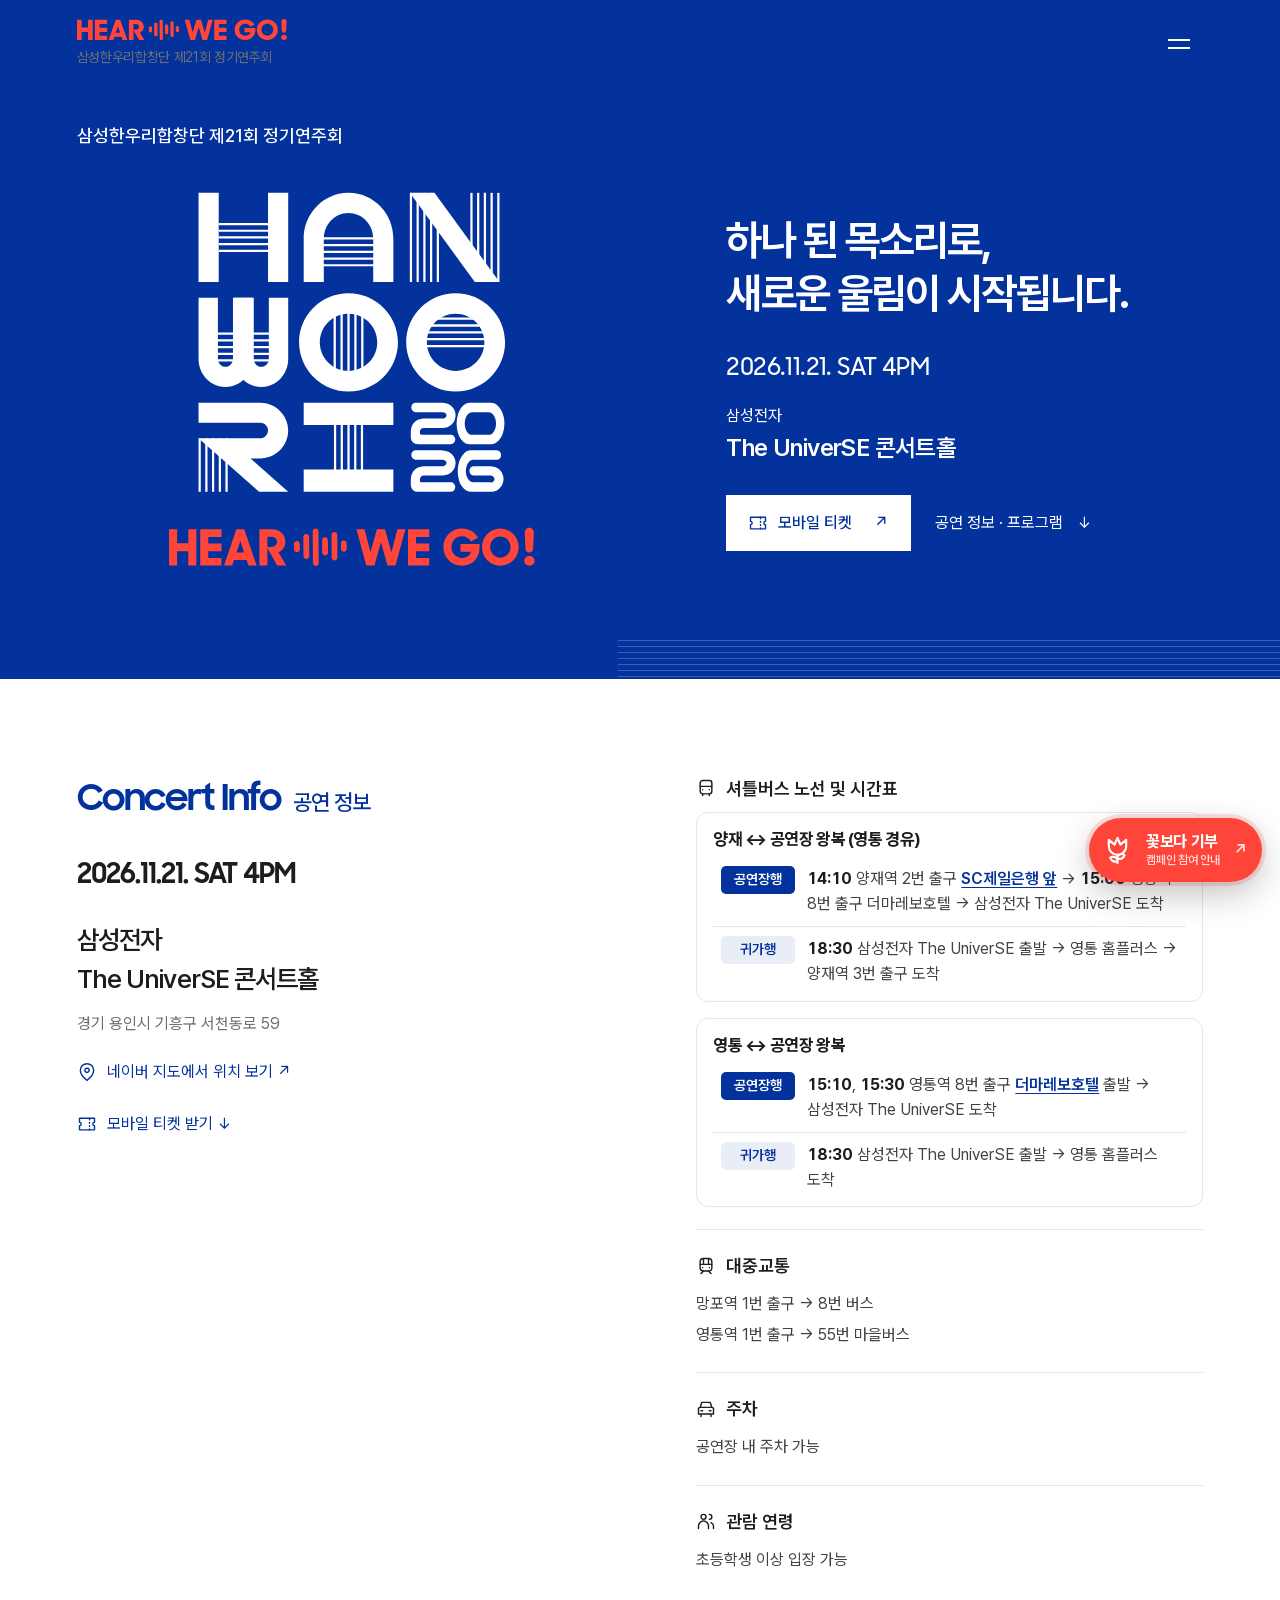
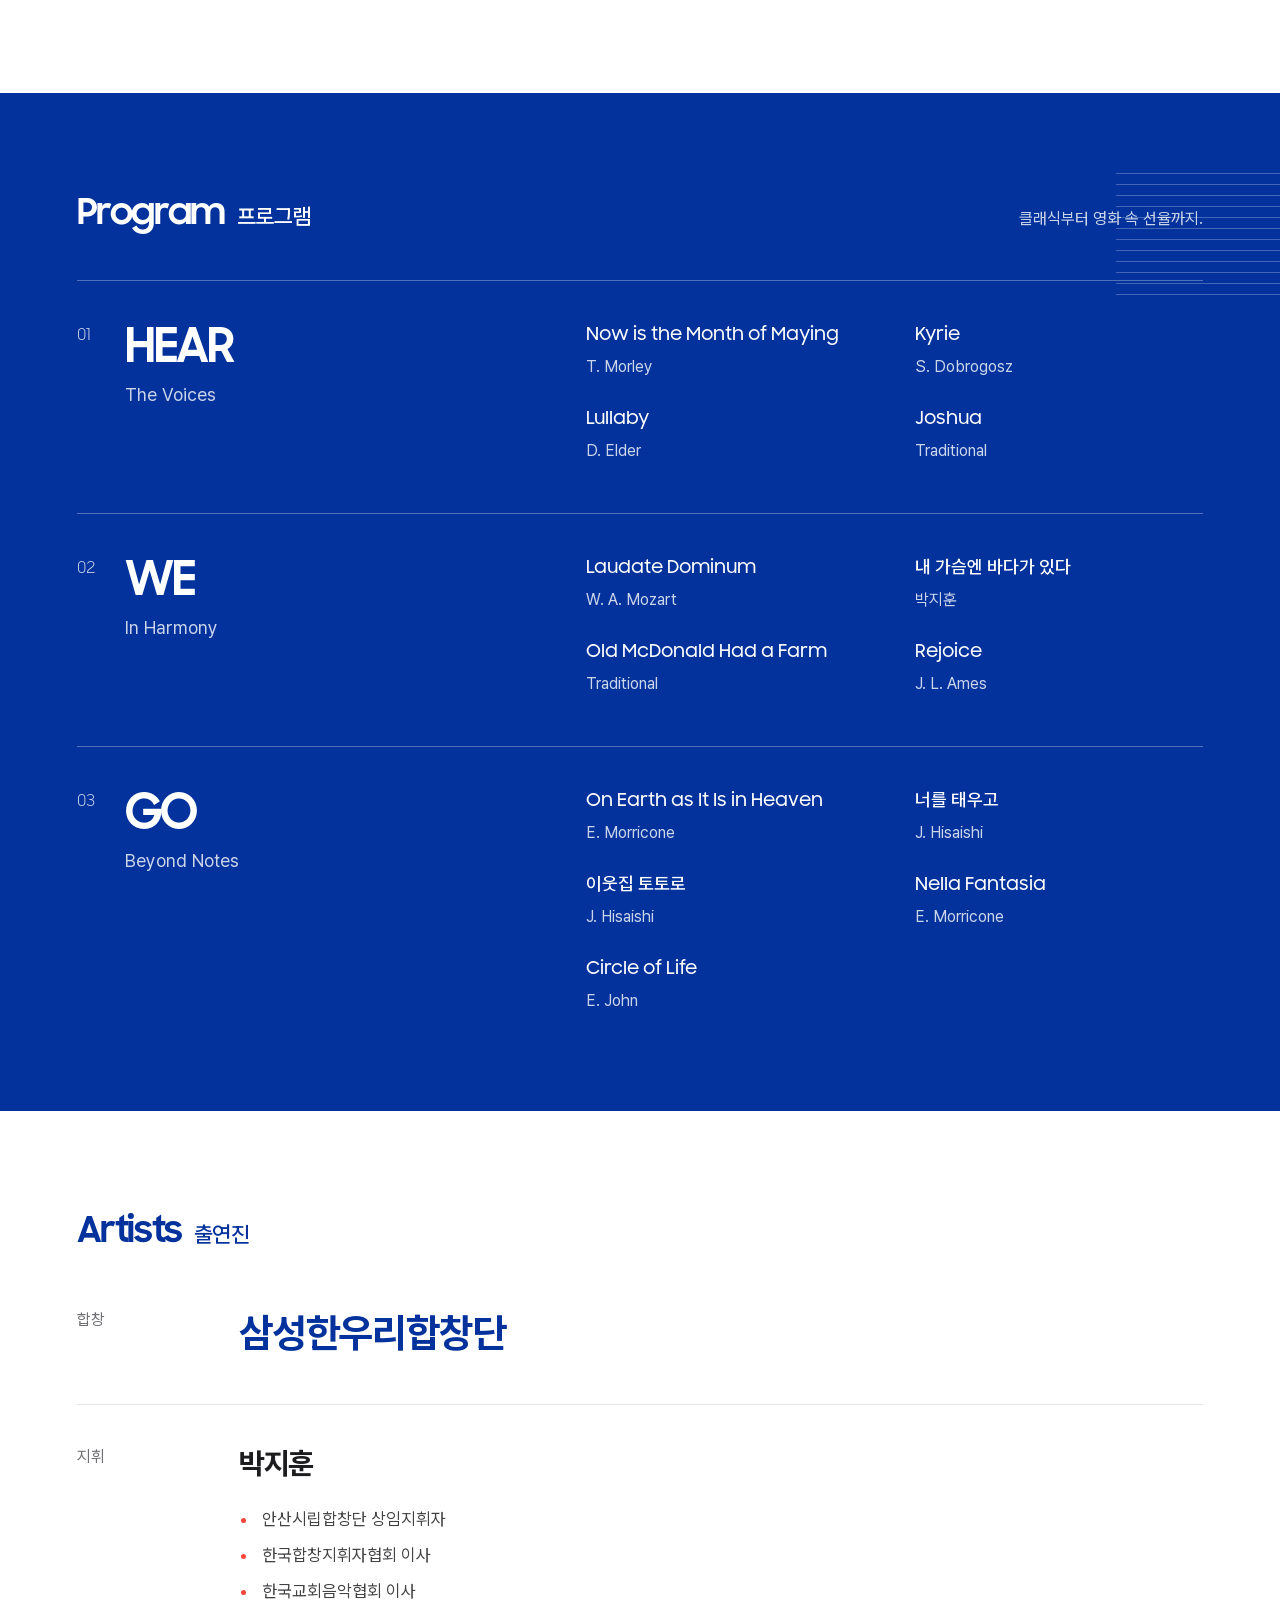
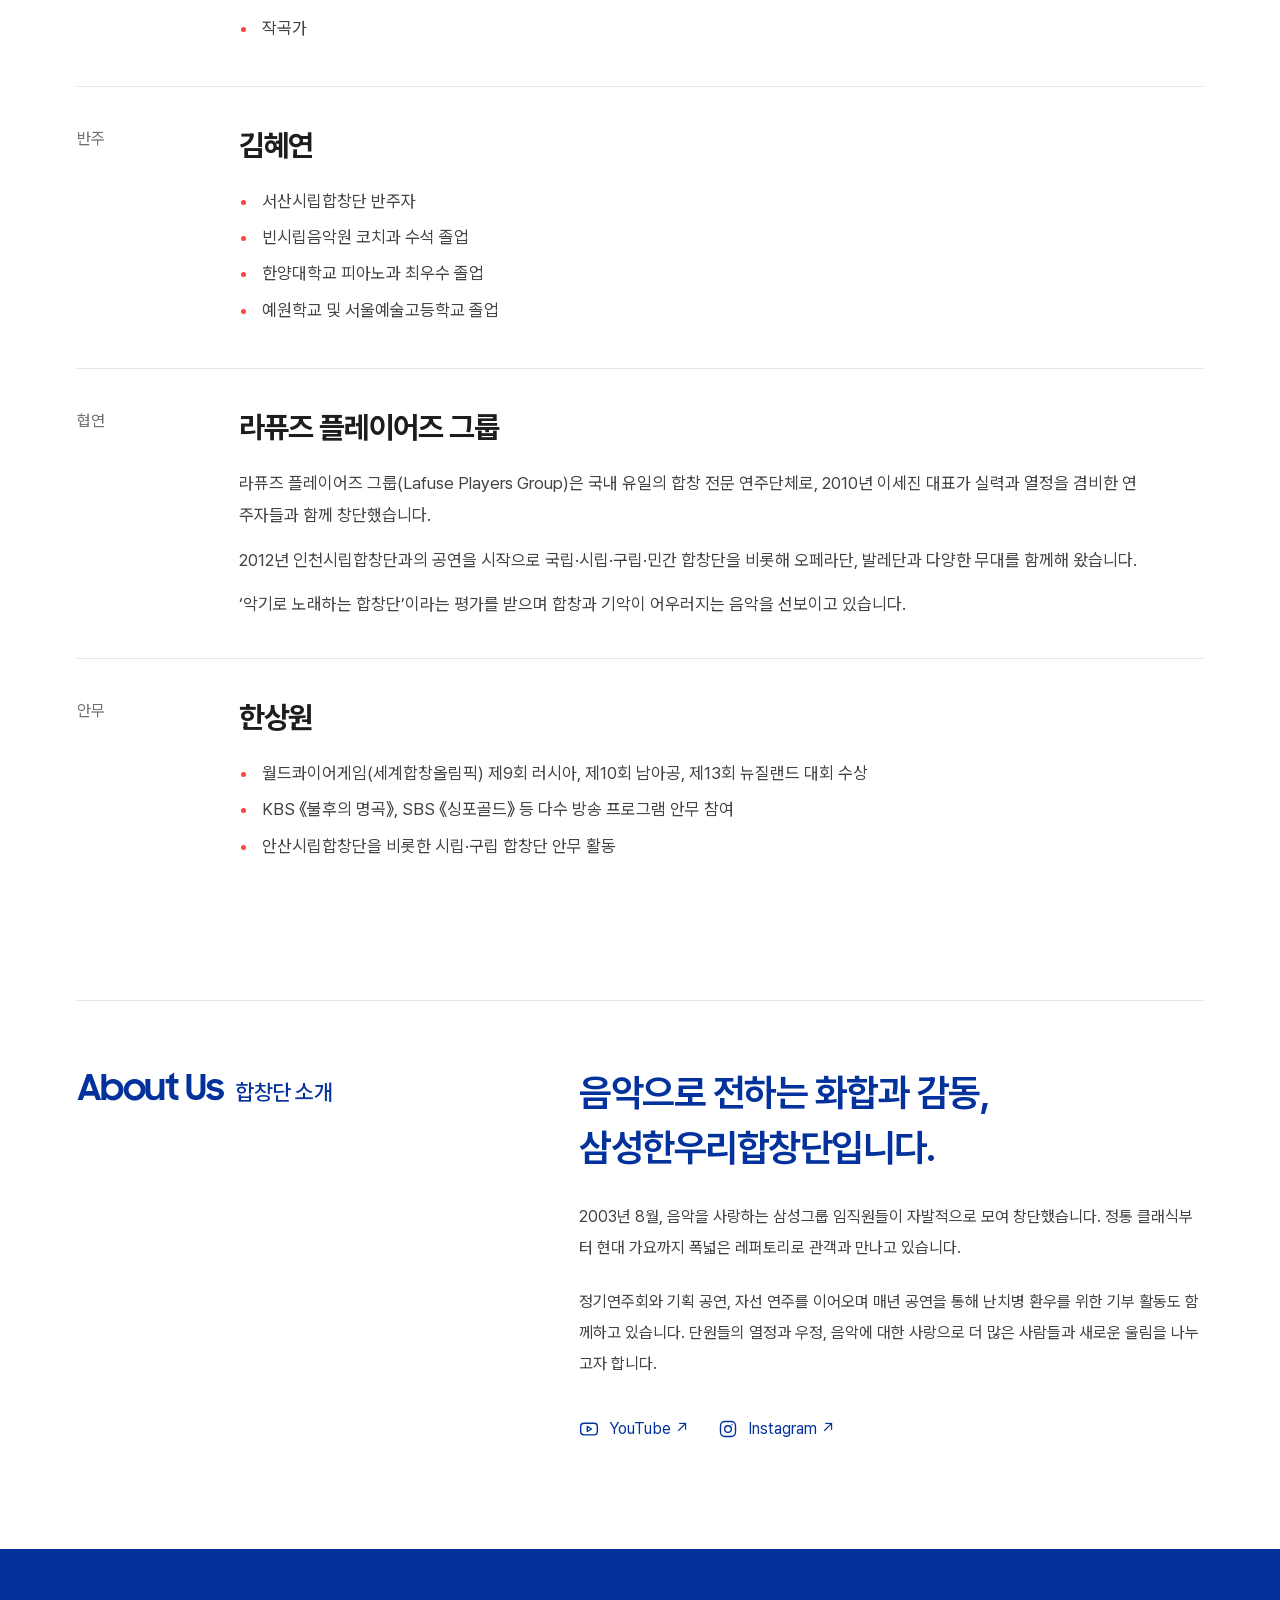
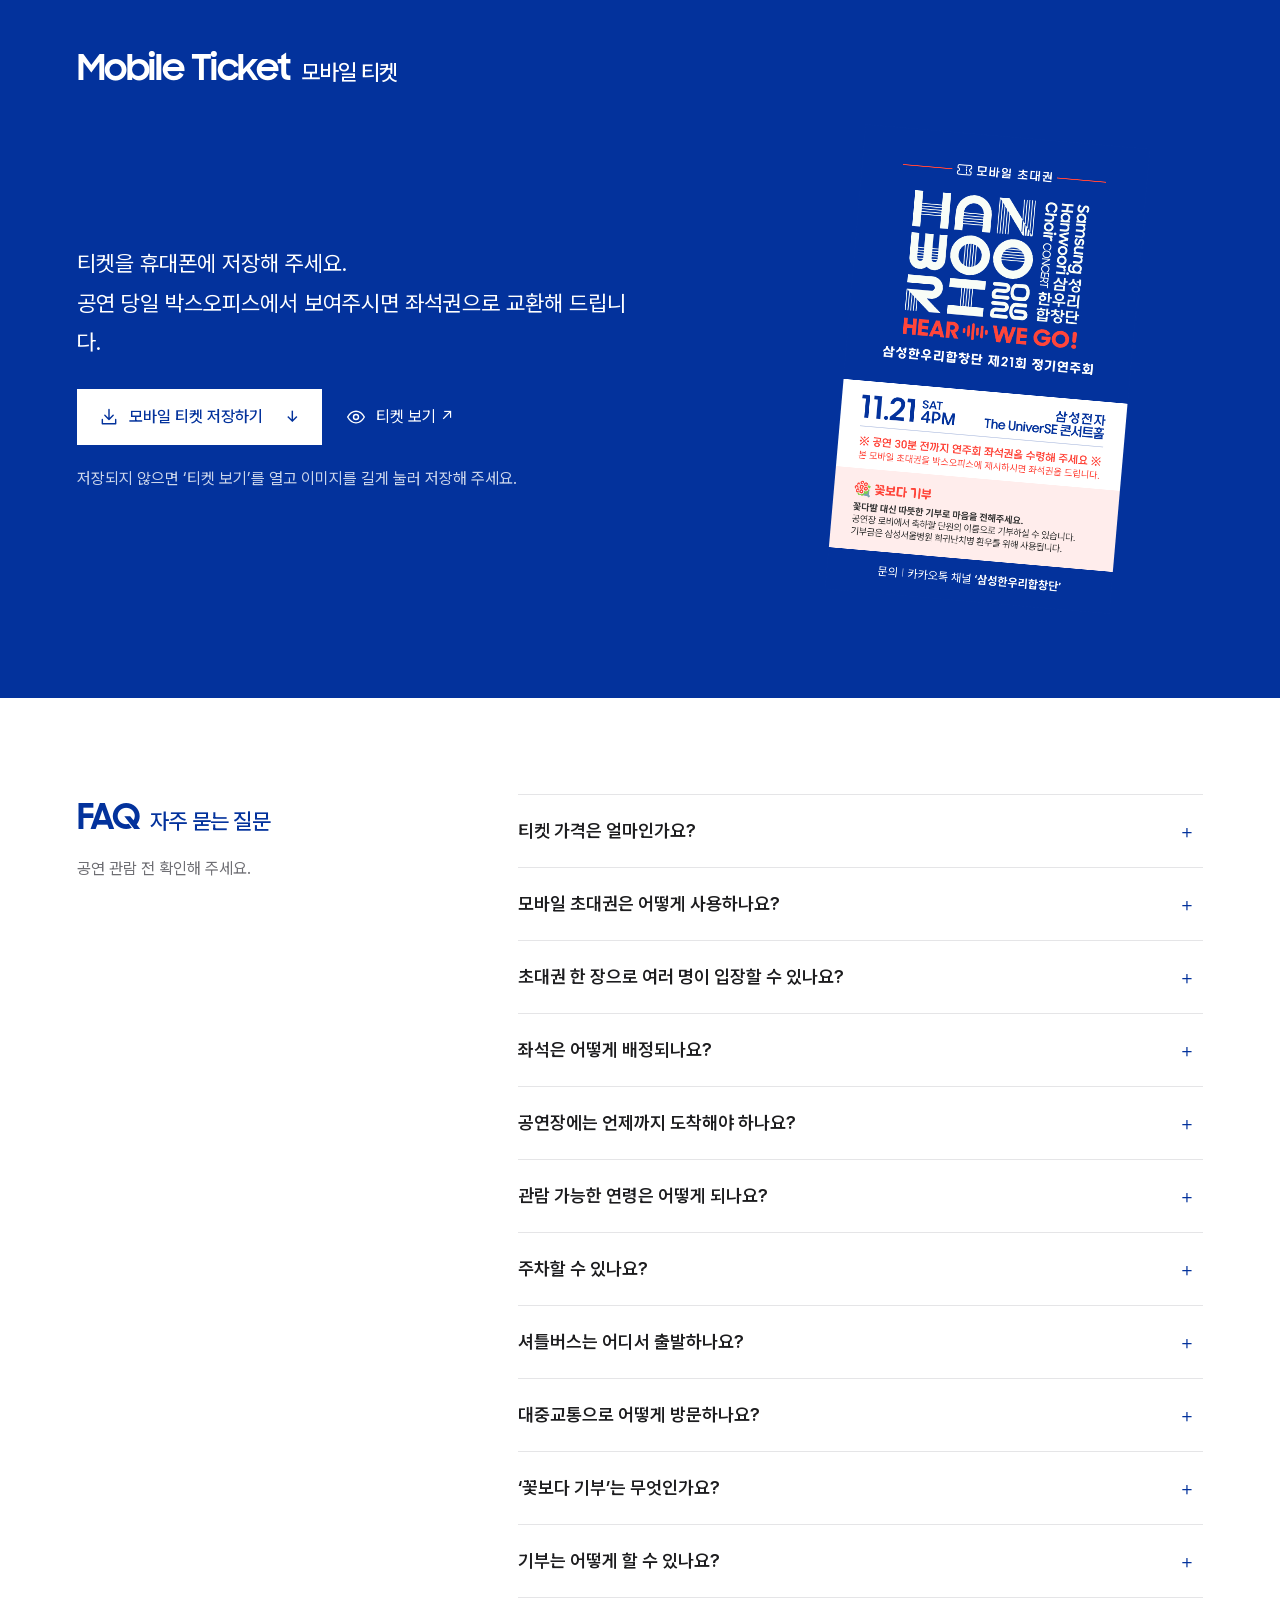
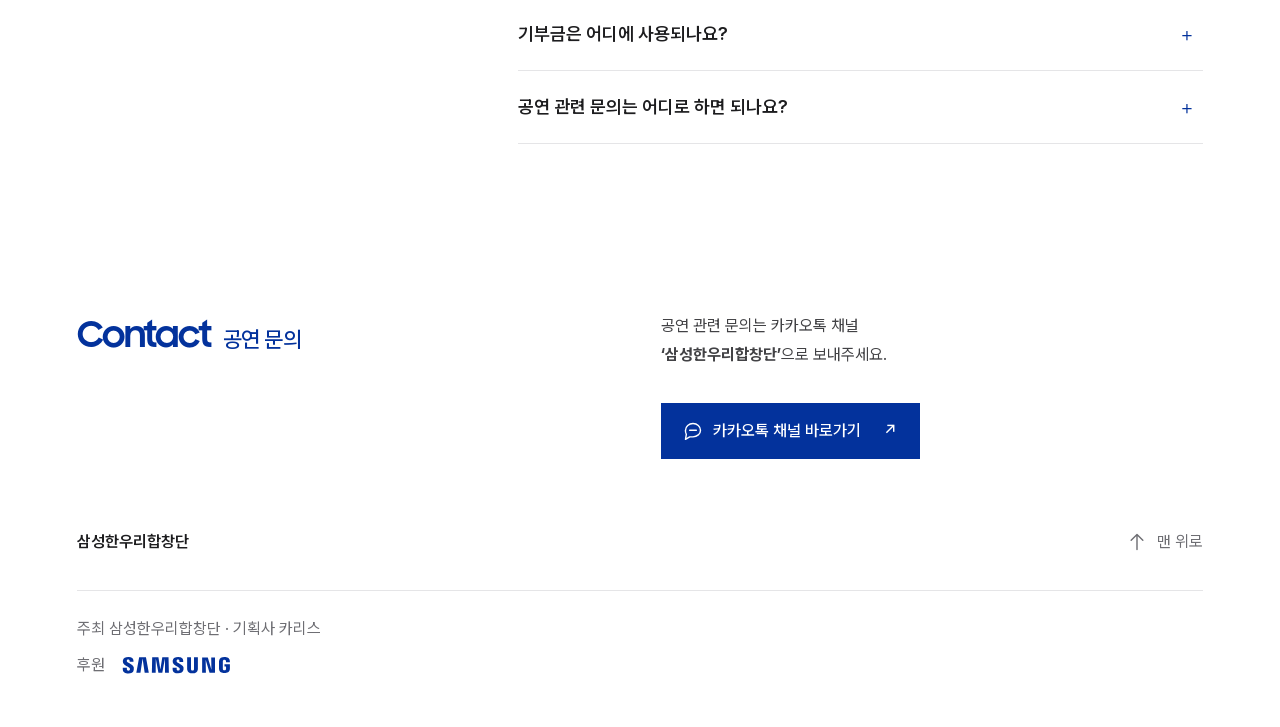
==== commit 211ec587: "Simplify shuttle map links" ====
--- a/index.html
+++ b/index.html
@@ -10,7 +10,7 @@
     <h3>양재 ↔ 공연장 왕복 (영통 경유)</h3>
     <div class="shuttle-leg">
       <strong class="shuttle-direction">공연장행</strong>
-      <p><time datetime="14:10">14:10</time> 양재역 2번 출구 <a class="shuttle-map-link" href="https://naver.me/GSD0x77H" target="_blank" rel="noopener noreferrer">SC제일은행 앞<span aria-hidden="true"> ↗</span></a> → <time datetime="15:00">15:00</time> 영통역 8번 출구 <a class="shuttle-map-link" href="https://naver.me/FZ27yUZw" target="_blank" rel="noopener noreferrer">더마레보호텔<span aria-hidden="true"> ↗</span></a> → 삼성전자 The UniverSE 도착</p>
+      <p><time datetime="14:10">14:10</time> 양재역 2번 출구 <a class="shuttle-map-link" href="https://naver.me/GSD0x77H" target="_blank" rel="noopener noreferrer">SC제일은행 앞</a> → <time datetime="15:00">15:00</time> 영통역 8번 출구 더마레보호텔 → 삼성전자 The UniverSE 도착</p>
     </div>
     <div class="shuttle-leg">
       <strong class="shuttle-direction shuttle-direction-return">귀가행</strong>
@@ -21,7 +21,7 @@
     <h3>영통 ↔ 공연장 왕복</h3>
     <div class="shuttle-leg">
       <strong class="shuttle-direction">공연장행</strong>
-      <p><time datetime="15:10">15:10</time>, <time datetime="15:30">15:30</time> 영통역 8번 출구 <a class="shuttle-map-link" href="https://naver.me/FZ27yUZw" target="_blank" rel="noopener noreferrer">더마레보호텔<span aria-hidden="true"> ↗</span></a> 출발 → 삼성전자 The UniverSE 도착</p>
+      <p><time datetime="15:10">15:10</time>, <time datetime="15:30">15:30</time> 영통역 8번 출구 <a class="shuttle-map-link" href="https://naver.me/FZ27yUZw" target="_blank" rel="noopener noreferrer">더마레보호텔</a> 출발 → 삼성전자 The UniverSE 도착</p>
     </div>
     <div class="shuttle-leg">
       <strong class="shuttle-direction shuttle-direction-return">귀가행</strong>
@@ -34,5 +34,5 @@
 <section id="about" class="about section"><div class="section-inner"><div><h2><span class="heading-en" lang="en">About Us</span> <span class="heading-ko">합창단 소개</span></h2></div><div class="about-copy"><p class="lead" data-reveal>음악으로 전하는 화합과 감동,<br>삼성한우리합창단입니다.</p><p>2003년 8월, 음악을 사랑하는 삼성그룹 임직원들이 자발적으로 모여 창단했습니다. 정통 클래식부터 현대 가요까지 폭넓은 레퍼토리로 관객과 만나고 있습니다.</p><p>정기연주회와 기획 공연, 자선 연주를 이어오며 매년 공연을 통해 난치병 환우를 위한 기부 활동도 함께하고 있습니다. 단원들의 열정과 우정, 음악에 대한 사랑으로 더 많은 사람들과 새로운 울림을 나누고자 합니다.</p><div class="social-links"><a href="https://www.youtube.com/@samsunghanwoori" target="_blank" rel="noopener noreferrer"><span class="cta-label"><svg class="ui-icon" viewBox="0 0 24 24" width="20" height="20" fill="none" stroke="currentColor" stroke-width="1.7" stroke-linecap="round" stroke-linejoin="round" aria-hidden="true" focusable="false"><rect x="2" y="5" width="20" height="14" rx="4"/><path d="m10 9 5 3-5 3V9Z"/></svg>YouTube ↗</span></a><a href="https://www.instagram.com/samsung_hanwoori/" target="_blank" rel="noopener noreferrer"><span class="cta-label"><svg class="ui-icon" viewBox="0 0 24 24" width="20" height="20" fill="none" stroke="currentColor" stroke-width="1.7" stroke-linecap="round" stroke-linejoin="round" aria-hidden="true" focusable="false"><rect x="3" y="3" width="18" height="18" rx="5"/><circle cx="12" cy="12" r="4"/><path d="M17 7h.01"/></svg>Instagram ↗</span></a></div></div></div></section>
 <section id="mobile-ticket" class="mobile-ticket section" aria-labelledby="mobile-ticket-heading"><div class="section-inner"><div class="section-heading" data-reveal><div><h2 id="mobile-ticket-heading"><span class="heading-en" lang="en">Mobile Ticket</span> <span class="heading-ko">모바일 티켓</span></h2></div></div><div class="ticket-feature"><div class="ticket-feature-copy"><p class="mobile-ticket-intro">티켓을 휴대폰에 저장해 주세요.<br>공연 당일 박스오피스에서 보여주시면 좌석권으로 교환해 드립니다.</p><div class="mobile-ticket-actions"><a class="button ticket-download" href="assets/mobile-ticket.png?v=20261118" download="삼성한우리합창단_제21회_모바일초대권.png"><span class="cta-label"><svg class="ui-icon" viewBox="0 0 24 24" width="20" height="20" fill="none" stroke="currentColor" stroke-width="1.7" stroke-linecap="round" stroke-linejoin="round" aria-hidden="true" focusable="false"><path d="M12 3v12m-5-5 5 5 5-5M4 15v5h16v-5"/></svg>모바일 티켓 저장하기</span><span aria-hidden="true">↓</span></a><a class="ticket-view" href="ticket.html" target="_blank" rel="noopener noreferrer"><span class="cta-label"><svg class="ui-icon" viewBox="0 0 24 24" width="20" height="20" fill="none" stroke="currentColor" stroke-width="1.7" stroke-linecap="round" stroke-linejoin="round" aria-hidden="true" focusable="false"><path d="M2 12s4-7 10-7 10 7 10 7-4 7-10 7S2 12 2 12Z"/><circle cx="12" cy="12" r="3"/></svg>티켓 보기 ↗</span></a></div><p class="mobile-ticket-note">저장되지 않으면 ‘티켓 보기’를 열고 이미지를 길게 눌러 저장해 주세요.</p></div><a class="ticket-art-link" href="ticket.html" target="_blank" rel="noopener noreferrer" aria-label="모바일 티켓 미리보기"><img class="ticket-art" src="assets/mobile-ticket.png?v=20261118" width="560" height="916" alt="삼성한우리합창단 모바일 초대권" loading="lazy"></a></div></div></section>
 <section id="ticket" class="ticket"><div class="ticket-inner"><h2><span class="heading-en" lang="en">Contact</span> <span class="heading-ko">공연 문의</span></h2><p>공연 관련 문의는 카카오톡 채널<br><strong>‘삼성한우리합창단’</strong>으로 보내주세요.</p><a class="button channel-button" href="https://pf.kakao.com/_vRwKG" target="_blank" rel="noopener noreferrer"><span class="cta-label"><svg class="ui-icon" viewBox="0 0 24 24" width="20" height="20" fill="none" stroke="currentColor" stroke-width="1.7" stroke-linecap="round" stroke-linejoin="round" aria-hidden="true" focusable="false"><path d="M21 11a9 8 0 0 1-9 8H8l-5 3 1-6a8 8 0 0 1-1-5 9 8 0 0 1 18 0Z"/><path d="M8 11h8"/></svg>카카오톡 채널 바로가기</span><span aria-hidden="true">↗</span></a></div></section>
-</main><footer><a class="brand" href="#home">삼성한우리합창단</a><div><p>주최 삼성한우리합창단 · 기획사 카리스</p><p class="sponsor">후원 <img class="samsung-wordmark" src="assets/samsung-wordmark.svg" alt="SAMSUNG" width="80" height="17" loading="lazy"></p></div><a href="#home"><span class="cta-label"><svg class="ui-icon" viewBox="0 0 24 24" width="20" height="20" fill="none" stroke="currentColor" stroke-width="1.7" stroke-linecap="round" stroke-linejoin="round" aria-hidden="true" focusable="false"><path d="M12 21V3m-7 7 7-7 7 7"/></svg>맨 위로</span></a></footer><script src="script.js?v=20261120-map"></script>
+</main><footer><a class="brand" href="#home">삼성한우리합창단</a><div><p>주최 삼성한우리합창단 · 기획사 카리스</p><p class="sponsor">후원 <img class="samsung-wordmark" src="assets/samsung-wordmark.svg" alt="SAMSUNG" width="80" height="17" loading="lazy"></p></div><a href="#home"><span class="cta-label"><svg class="ui-icon" viewBox="0 0 24 24" width="20" height="20" fill="none" stroke="currentColor" stroke-width="1.7" stroke-linecap="round" stroke-linejoin="round" aria-hidden="true" focusable="false"><path d="M12 21V3m-7 7 7-7 7 7"/></svg>맨 위로</span></a></footer><script src="script.js?v=20261120-stops"></script>
 </body></html>
